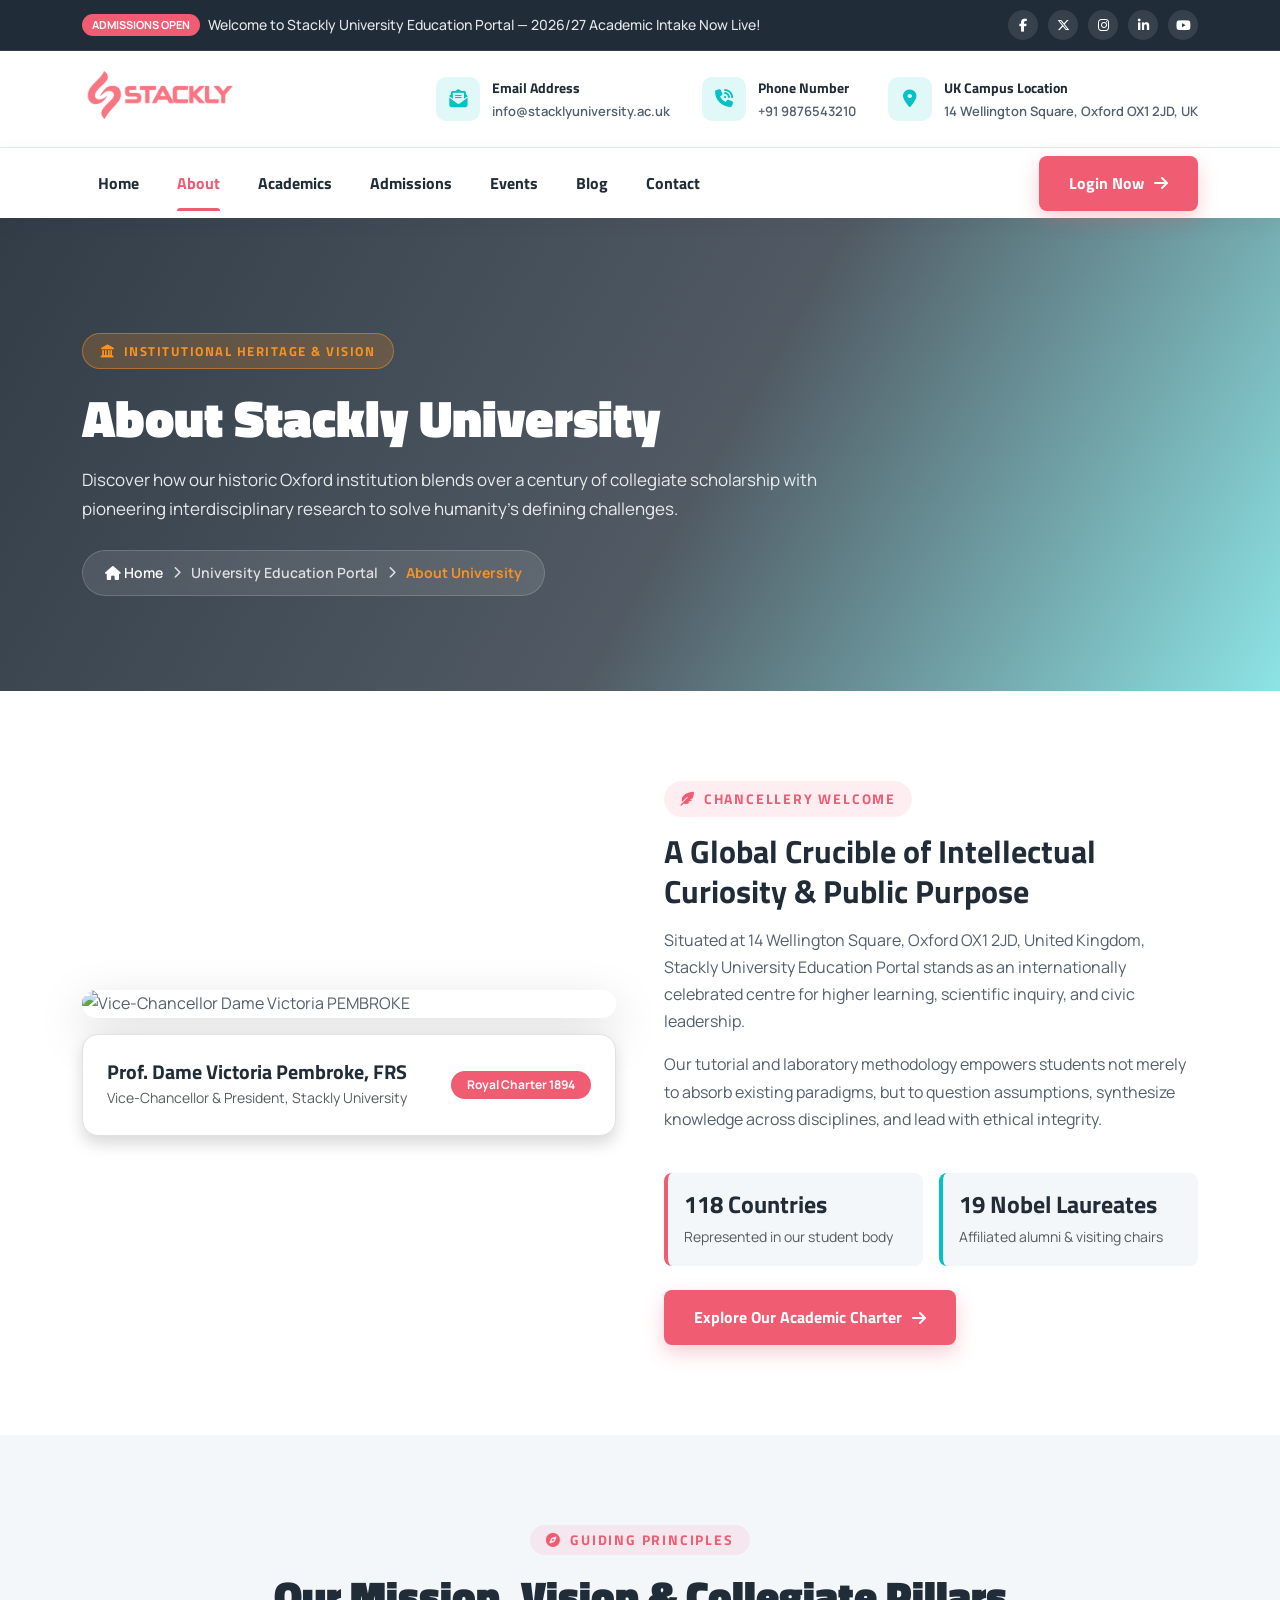
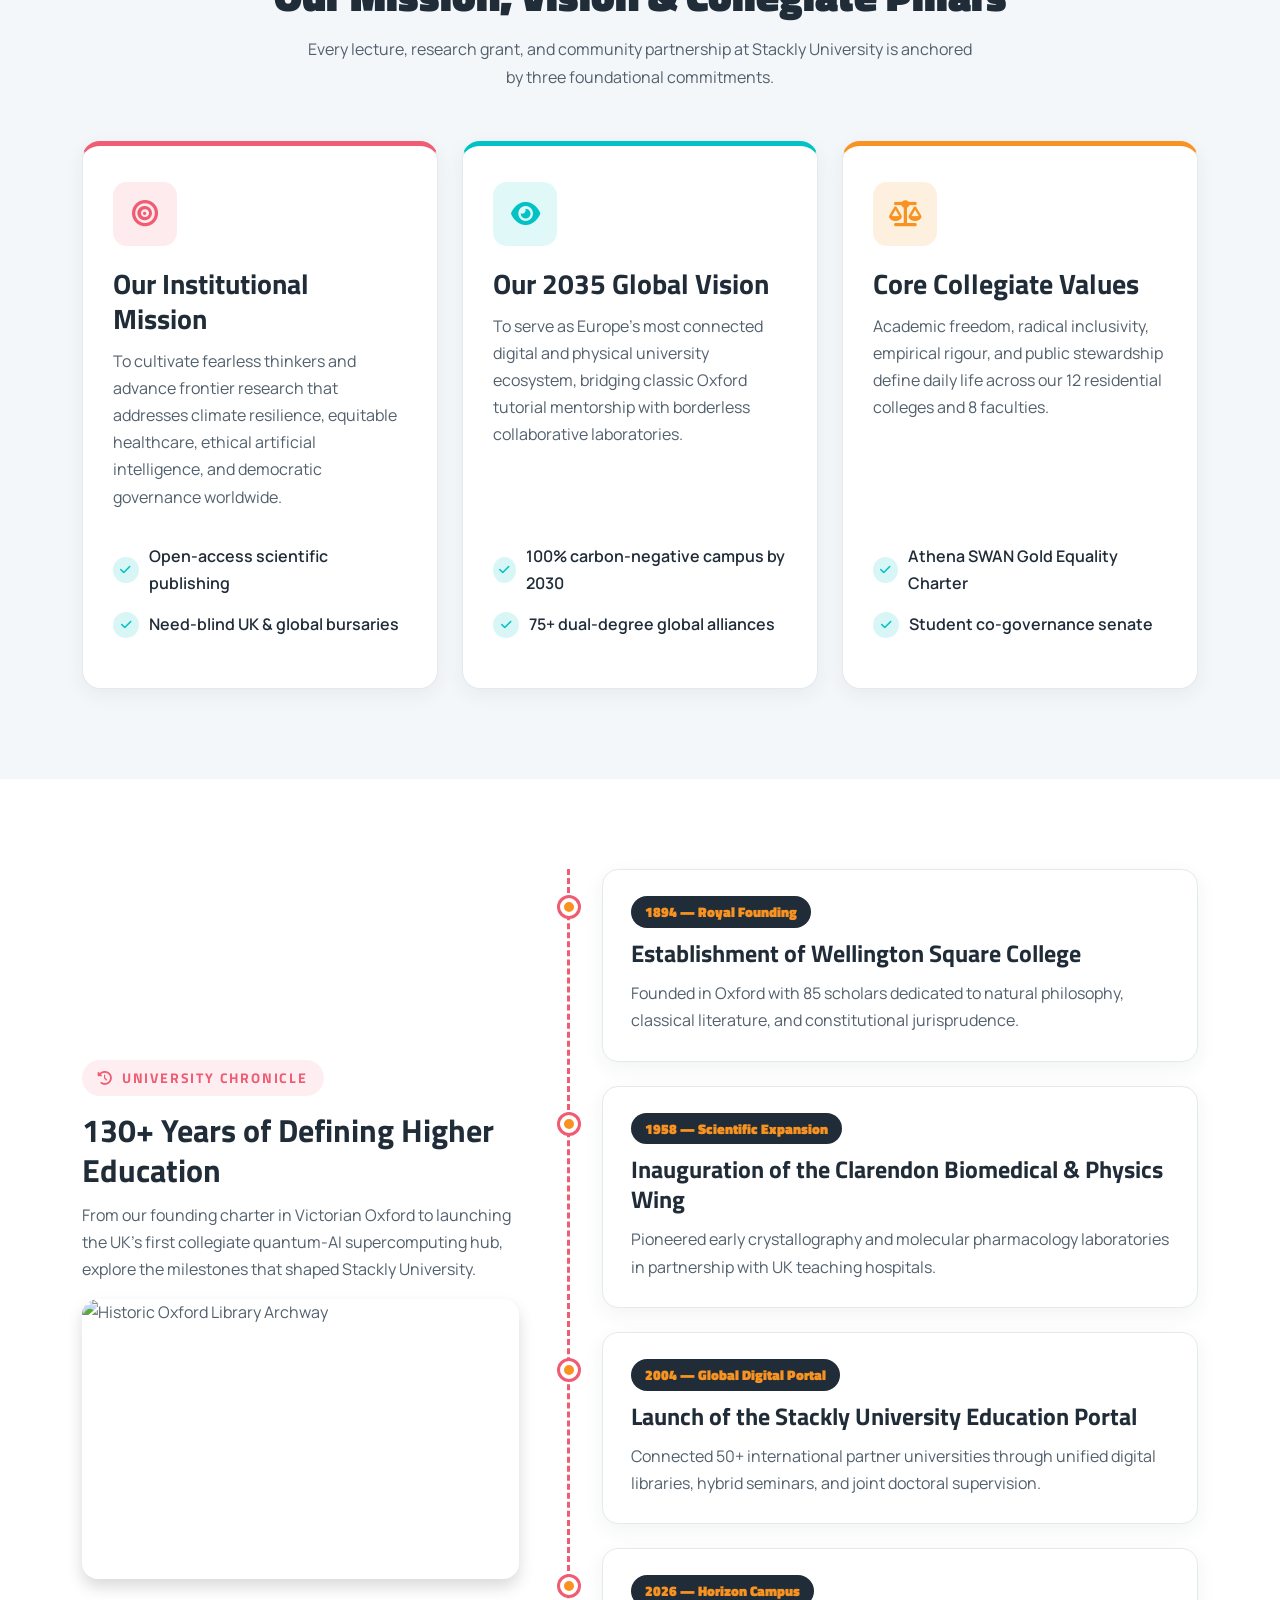
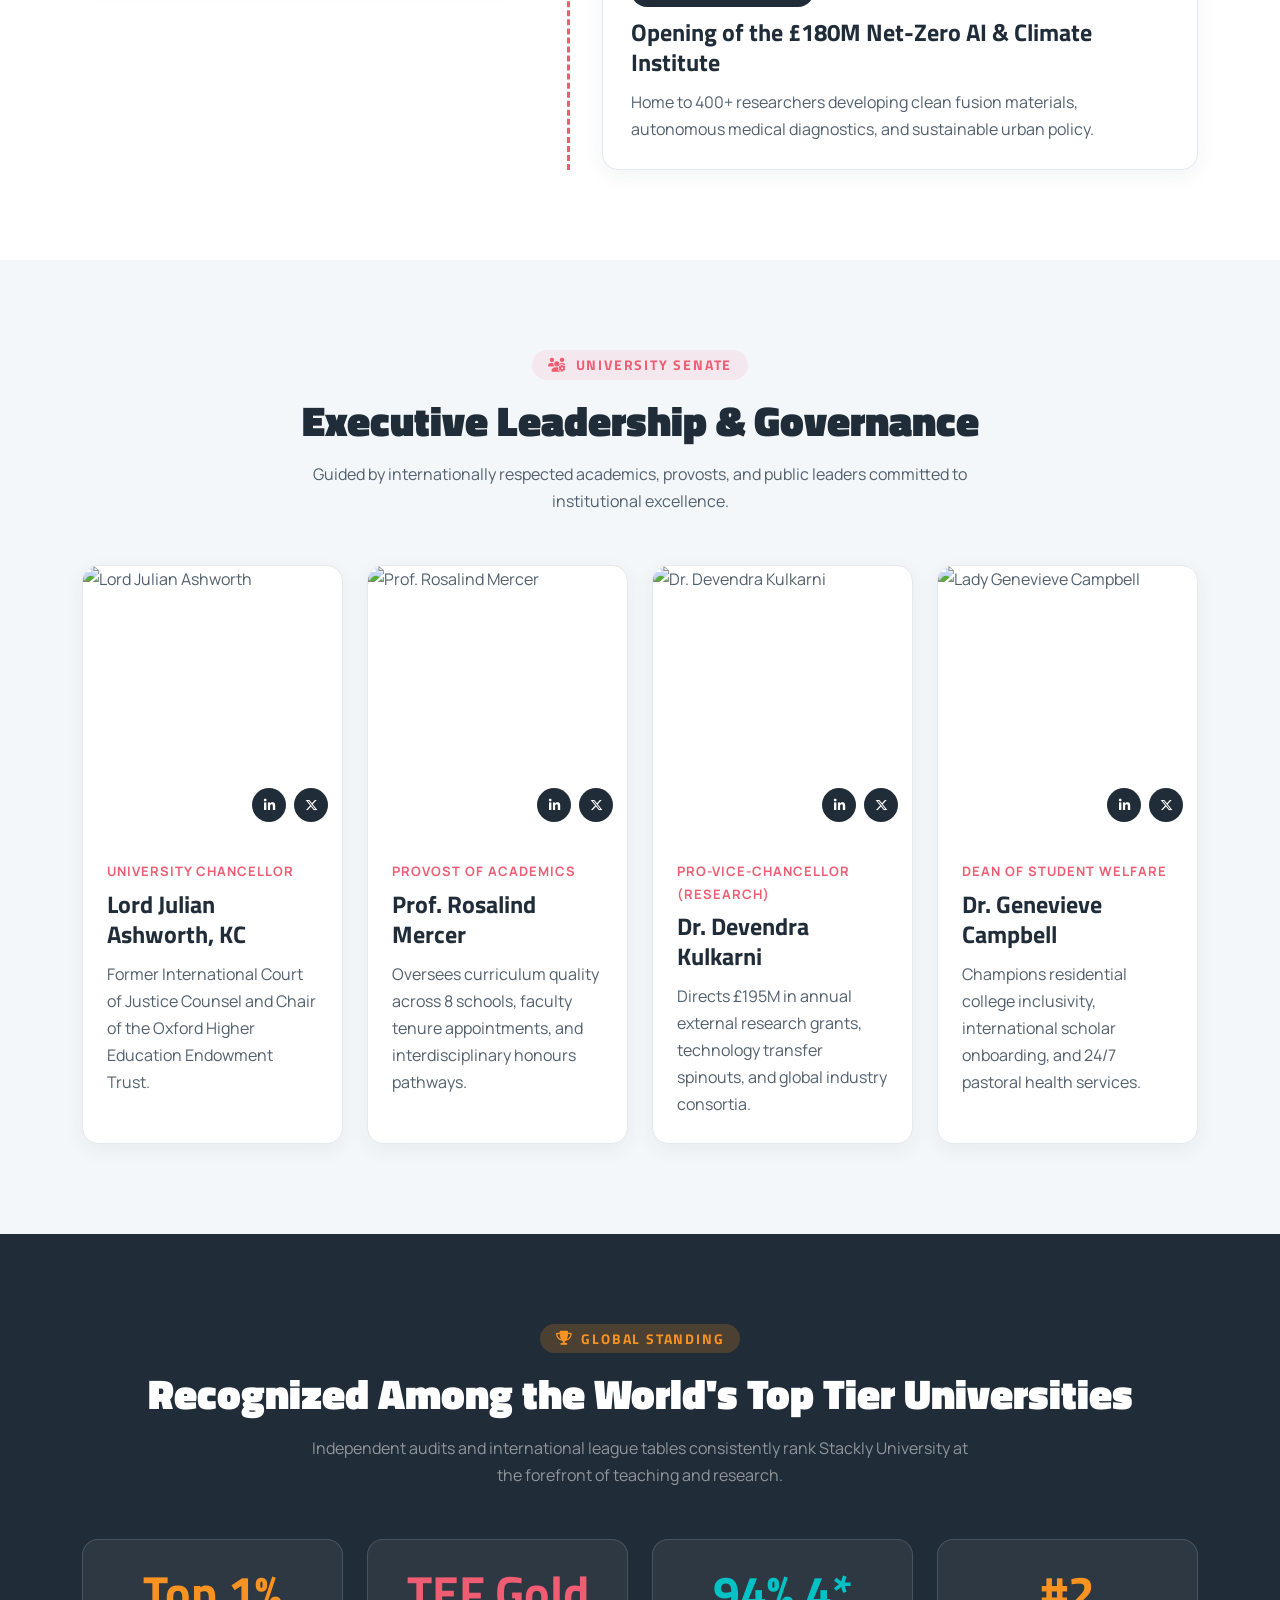
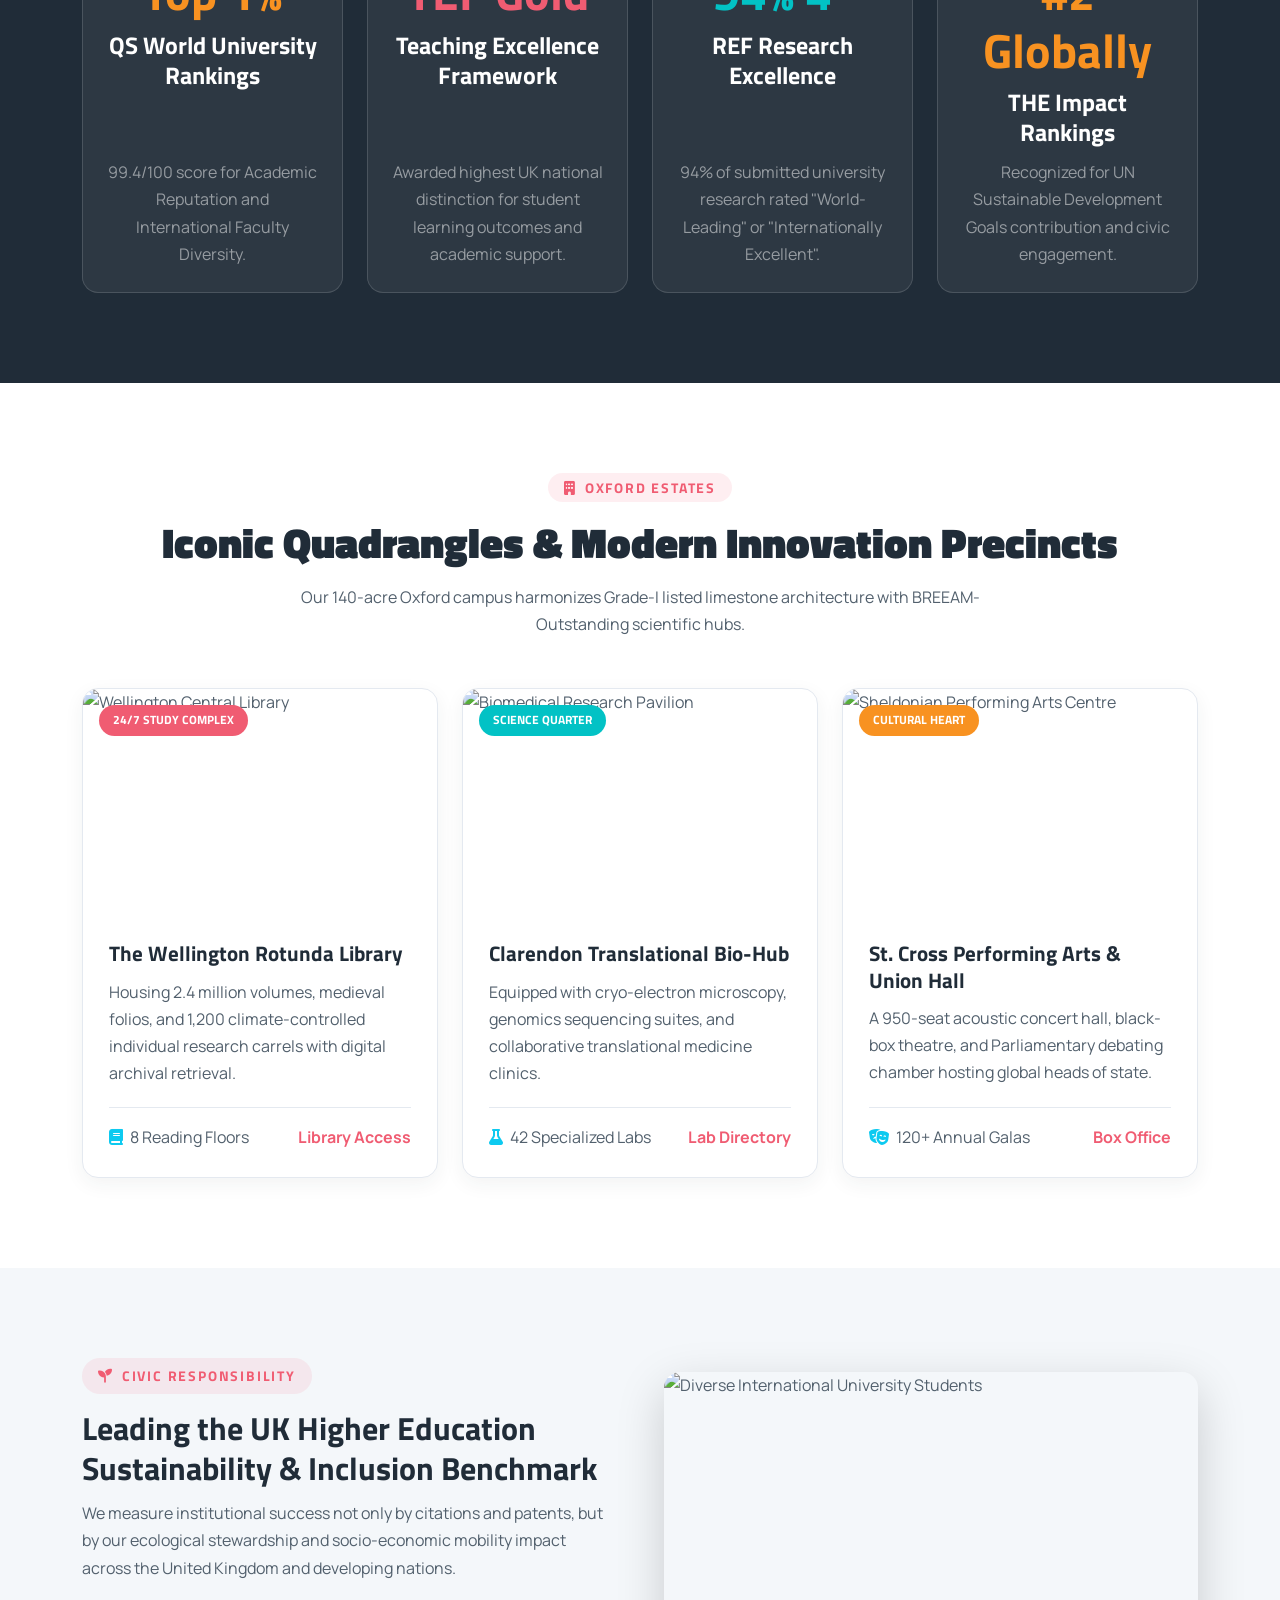
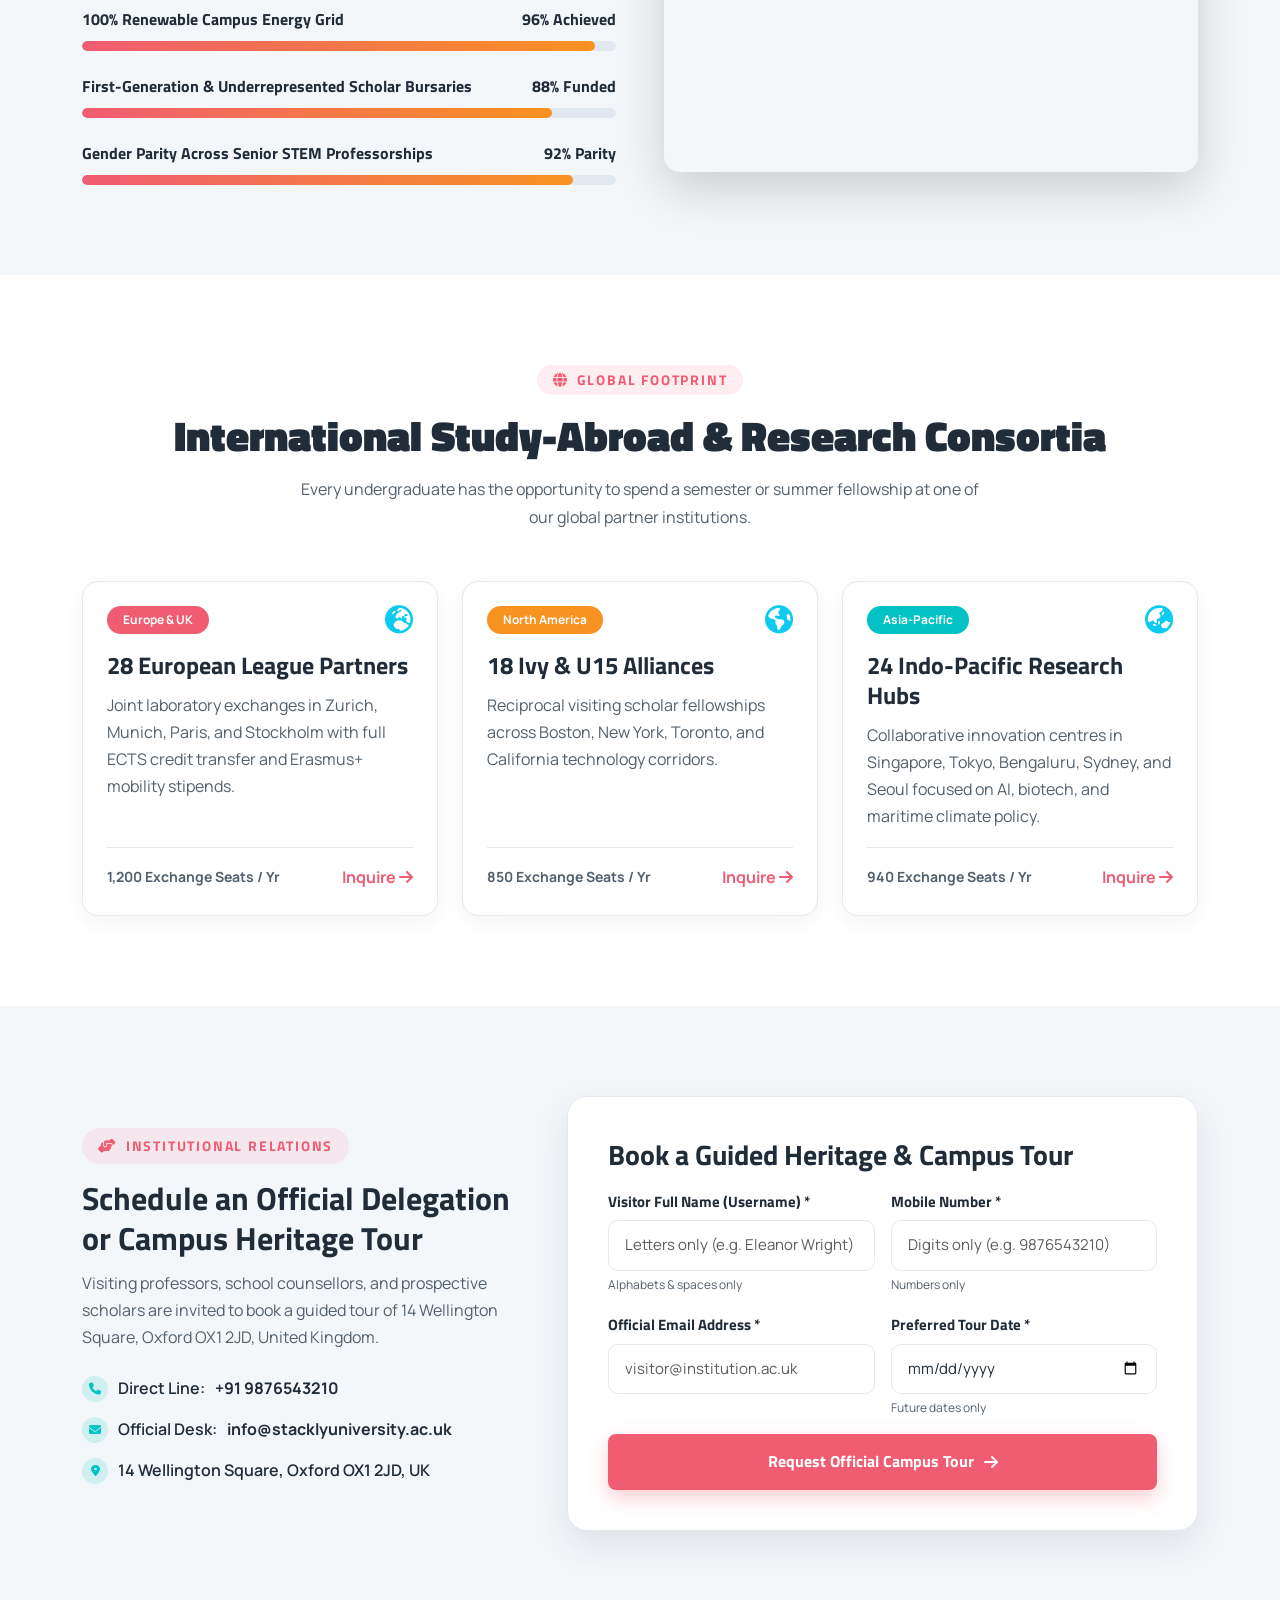
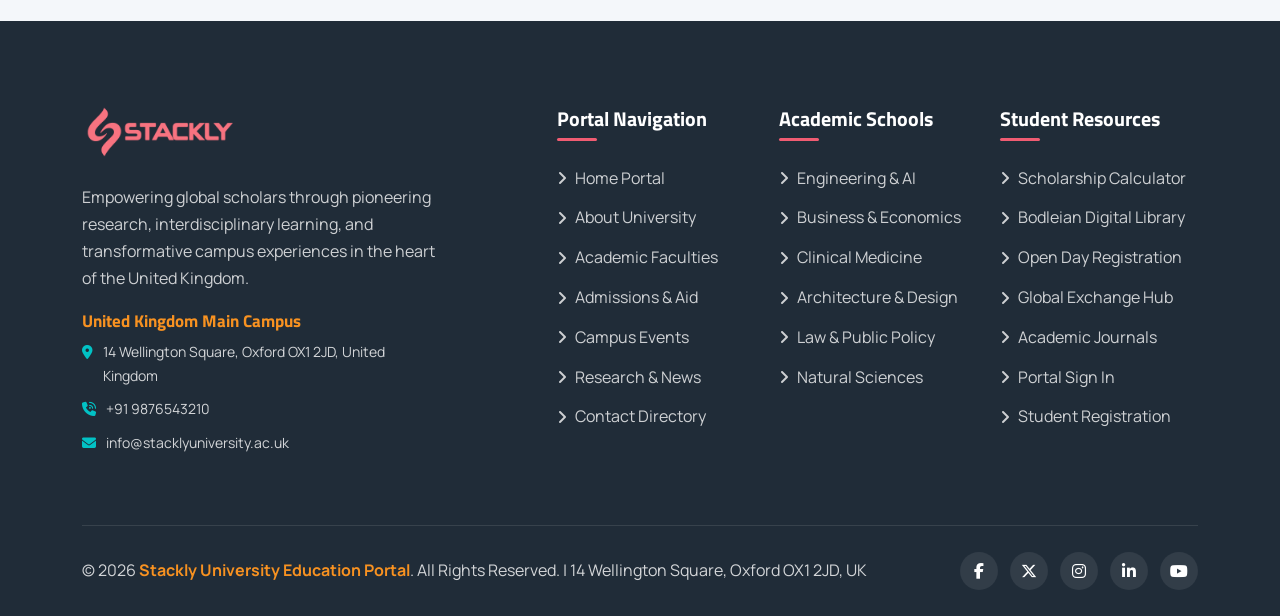
==== pages/about.html @ 02e861b3 "first commit" ====
<!doctype html>
<html lang="en">
  <head>
    <meta charset="UTF-8" />
    <meta name="viewport" content="width=device-width, initial-scale=1.0" />
    <meta
      name="description"
      content="About Stackly University Education Portal - 130+ years of Oxford academic heritage, leadership, global impact, and sustainability."
    />
    <title>About Us | Stackly University Education Portal</title>
    <!-- Favicon -->
    <link
      rel="icon"
      type="image/webp"
      href="../assets/images/logoStackly.webp"
    />
    <!-- Bootstrap 5.3 CSS -->
    <link
      href="https://cdn.jsdelivr.net/npm/bootstrap@5.3.3/dist/css/bootstrap.min.css"
      rel="stylesheet"
    />
    <!-- Font Awesome 6.6 Latest Icons -->
    <link
      href="https://cdnjs.cloudflare.com/ajax/libs/font-awesome/6.6.0/css/all.min.css"
      rel="stylesheet"
    />
    <!-- Main & Page Stylesheets -->
    <link rel="stylesheet" href="../assets/css/styles.css" />
    <link rel="stylesheet" href="../assets/css/about.css" />
  </head>
  <body class="boxed_wrapper">
    <!-- Common Header Component -->
    <div id="header-component"></div>

    <!-- SECTION 1: Unified Inner Page Banner with Breadcrumbs & Description -->
    <section
      class="page_banner_section"
      style="
        background-image: url(&quot;https://images.unsplash.com/photo-1592280771190-3e2e4d571952?auto=format&fit=crop&w=1600&q=80&quot;);
      "
    >
      <div class="container">
        <div class="page_banner_content">
          <span class="page_banner_badge"
            ><i class="fa-solid fa-landmark"></i> Institutional Heritage &amp;
            Vision</span
          >
          <h1>About Stackly University</h1>
          <p>
            Discover how our historic Oxford institution blends over a century
            of collegiate scholarship with pioneering interdisciplinary research
            to solve humanity's defining challenges.
          </p>
          <nav aria-label="breadcrumb">
            <ol class="theme_breadcrumb">
              <li>
                <a href="../index.html"
                  ><i class="fa-solid fa-house"></i> Home</a
                >
                <i class="fa-solid fa-chevron-right small"></i>
              </li>
              <li>
                <span>University Education Portal</span>
                <i class="fa-solid fa-chevron-right small"></i>
              </li>
              <li class="active" aria-current="page">About University</li>
            </ol>
          </nav>
        </div>
      </div>
    </section>

    <!-- SECTION 2: Vice-Chancellor's Welcome & Institutional Story -->
    <section class="sec_padding_110">
      <div class="container">
        <div class="row align-items-center g-5">
          <div class="col-lg-6">
            <div class="position-relative">
              <img
                src="https://images.unsplash.com/photo-1544717305-2782549b5136?auto=format&fit=crop&w=900&q=80"
                alt="Vice-Chancellor Dame Victoria PEMBROKE"
                class="rounded-4 shadow-lg w-100"
                style="max-height: 480px; object-fit: cover"
              />
              <div
                class="p-4 rounded-4 shadow bg-white border position-relative mt-3"
              >
                <div
                  class="d-flex align-items-center justify-content-between flex-wrap gap-2"
                >
                  <div>
                    <h5 class="mb-0">Prof. Dame Victoria Pembroke, FRS</h5>
                    <small class="text-muted"
                      >Vice-Chancellor &amp; President, Stackly
                      University</small
                    >
                  </div>
                  <span
                    class="badge rounded-pill px-3 py-2"
                    style="background: var(--primary-color)"
                    >Royal Charter 1894</span
                  >
                </div>
              </div>
            </div>
          </div>
          <div class="col-lg-6">
            <span class="theme_subtitle"
              ><i class="fa-solid fa-feather-pointed"></i> Chancellery
              Welcome</span
            >
            <h2 class="mb-3">
              A Global Crucible of Intellectual Curiosity &amp; Public Purpose
            </h2>
            <p>
              Situated at 14 Wellington Square, Oxford OX1 2JD, United Kingdom,
              Stackly University Education Portal stands as an internationally
              celebrated centre for higher learning, scientific inquiry, and
              civic leadership.
            </p>
            <p>
              Our tutorial and laboratory methodology empowers students not
              merely to absorb existing paradigms, but to question assumptions,
              synthesize knowledge across disciplines, and lead with ethical
              integrity.
            </p>
            <div class="row g-3 my-4">
              <div class="col-sm-6">
                <div
                  class="p-3 rounded-3 bg_light_portal border-start border-4"
                  style="border-color: var(--primary-color) !important"
                >
                  <h4 class="mb-1">118 Countries</h4>
                  <span class="small text-muted"
                    >Represented in our student body</span
                  >
                </div>
              </div>
              <div class="col-sm-6">
                <div
                  class="p-3 rounded-3 bg_light_portal border-start border-4"
                  style="border-color: var(--theme-color-one) !important"
                >
                  <h4 class="mb-1">19 Nobel Laureates</h4>
                  <span class="small text-muted"
                    >Affiliated alumni &amp; visiting chairs</span
                  >
                </div>
              </div>
            </div>
            <a href="academics.html" class="button-style-one"
              >Explore Our Academic Charter
              <i class="fa-solid fa-arrow-right"></i
            ></a>
          </div>
        </div>
      </div>
    </section>

    <!-- SECTION 3: Mission, Vision & Core Values -->
    <section class="sec_padding_110 bg_light_portal">
      <div class="container">
        <div class="section_title_one centred mb_50">
          <h5><i class="fa-solid fa-compass"></i> Guiding Principles</h5>
          <h2>Our Mission, Vision &amp; Collegiate Pillars</h2>
          <p>
            Every lecture, research grant, and community partnership at Stackly
            University is anchored by three foundational commitments.
          </p>
        </div>
        <div class="row g-4">
          <div class="col-lg-4 col-md-6">
            <div class="mvv_card accent_coral">
              <div class="mvv_icon"><i class="fa-solid fa-bullseye"></i></div>
              <h3>Our Institutional Mission</h3>
              <p>
                To cultivate fearless thinkers and advance frontier research
                that addresses climate resilience, equitable healthcare, ethical
                artificial intelligence, and democratic governance worldwide.
              </p>
              <ul class="feature_list mt-auto pt-3">
                <li>
                  <i class="fa-solid fa-check"></i> Open-access scientific
                  publishing
                </li>
                <li>
                  <i class="fa-solid fa-check"></i> Need-blind UK &amp; global
                  bursaries
                </li>
              </ul>
            </div>
          </div>
          <div class="col-lg-4 col-md-6">
            <div class="mvv_card">
              <div class="mvv_icon"><i class="fa-solid fa-eye"></i></div>
              <h3>Our 2035 Global Vision</h3>
              <p>
                To serve as Europe's most connected digital and physical
                university ecosystem, bridging classic Oxford tutorial
                mentorship with borderless collaborative laboratories.
              </p>
              <ul class="feature_list mt-auto pt-3">
                <li>
                  <i class="fa-solid fa-check"></i> 100% carbon-negative campus
                  by 2030
                </li>
                <li>
                  <i class="fa-solid fa-check"></i> 75+ dual-degree global
                  alliances
                </li>
              </ul>
            </div>
          </div>
          <div class="col-lg-4 col-md-12">
            <div class="mvv_card accent_amber">
              <div class="mvv_icon">
                <i class="fa-solid fa-scale-balanced"></i>
              </div>
              <h3>Core Collegiate Values</h3>
              <p>
                Academic freedom, radical inclusivity, empirical rigour, and
                public stewardship define daily life across our 12 residential
                colleges and 8 faculties.
              </p>
              <ul class="feature_list mt-auto pt-3">
                <li>
                  <i class="fa-solid fa-check"></i> Athena SWAN Gold Equality
                  Charter
                </li>
                <li>
                  <i class="fa-solid fa-check"></i> Student co-governance senate
                </li>
              </ul>
            </div>
          </div>
        </div>
      </div>
    </section>

    <!-- SECTION 4: Historical Milestones Timeline -->
    <section class="sec_padding_110">
      <div class="container">
        <div class="row g-5 align-items-center">
          <div class="col-lg-5">
            <span class="theme_subtitle"
              ><i class="fa-solid fa-clock-rotate-left"></i> University
              Chronicle</span
            >
            <h2>130+ Years of Defining Higher Education</h2>
            <p>
              From our founding charter in Victorian Oxford to launching the
              UK's first collegiate quantum-AI supercomputing hub, explore the
              milestones that shaped Stackly University.
            </p>
            <img
              src="https://images.unsplash.com/photo-1568792923760-d70635a89fdc?auto=format&fit=crop&w=800&q=80"
              alt="Historic Oxford Library Archway"
              class="rounded-4 shadow mt-3 w-100"
              style="height: 280px; object-fit: cover"
            />
          </div>
          <div class="col-lg-7">
            <div class="heritage_timeline">
              <div class="timeline_node">
                <span class="timeline_year">1894 — Royal Founding</span>
                <h4>Establishment of Wellington Square College</h4>
                <p class="mb-0">
                  Founded in Oxford with 85 scholars dedicated to natural
                  philosophy, classical literature, and constitutional
                  jurisprudence.
                </p>
              </div>
              <div class="timeline_node">
                <span class="timeline_year">1958 — Scientific Expansion</span>
                <h4>
                  Inauguration of the Clarendon Biomedical &amp; Physics Wing
                </h4>
                <p class="mb-0">
                  Pioneered early crystallography and molecular pharmacology
                  laboratories in partnership with UK teaching hospitals.
                </p>
              </div>
              <div class="timeline_node">
                <span class="timeline_year">2004 — Global Digital Portal</span>
                <h4>Launch of the Stackly University Education Portal</h4>
                <p class="mb-0">
                  Connected 50+ international partner universities through
                  unified digital libraries, hybrid seminars, and joint doctoral
                  supervision.
                </p>
              </div>
              <div class="timeline_node mb-0">
                <span class="timeline_year">2026 — Horizon Campus</span>
                <h4>
                  Opening of the £180M Net-Zero AI &amp; Climate Institute
                </h4>
                <p class="mb-0">
                  Home to 400+ researchers developing clean fusion materials,
                  autonomous medical diagnostics, and sustainable urban policy.
                </p>
              </div>
            </div>
          </div>
        </div>
      </div>
    </section>

    <!-- SECTION 5: University Executive Governance & Board of Deans -->
    <section class="sec_padding_110 bg_light_portal">
      <div class="container">
        <div class="section_title_one centred mb_50">
          <h5><i class="fa-solid fa-users-gear"></i> University Senate</h5>
          <h2>Executive Leadership &amp; Governance</h2>
          <p>
            Guided by internationally respected academics, provosts, and public
            leaders committed to institutional excellence.
          </p>
        </div>
        <div class="row g-4">
          <div class="col-xl-3 col-lg-6 col-md-6">
            <div class="leader_card">
              <div class="leader_photo">
                <img
                  src="https://images.unsplash.com/photo-1519085360753-af0119f7cbe7?auto=format&fit=crop&w=700&q=80"
                  alt="Lord Julian Ashworth"
                />
                <div class="leader_social_bar">
                  <a
                    href="https://linkedin.com"
                    target="_blank"
                    rel="noopener noreferrer"
                    aria-label="LinkedIn"
                    ><i class="fa-brands fa-linkedin-in"></i
                  ></a>
                  <a
                    href="https://x.com"
                    target="_blank"
                    rel="noopener noreferrer"
                    aria-label="X Twitter"
                    ><i class="fa-brands fa-x-twitter"></i
                  ></a>
                </div>
              </div>
              <div class="leader_info">
                <span class="leader_role">University Chancellor</span>
                <h4>Lord Julian Ashworth, KC</h4>
                <p class="mb-0">
                  Former International Court of Justice Counsel and Chair of the
                  Oxford Higher Education Endowment Trust.
                </p>
              </div>
            </div>
          </div>
          <div class="col-xl-3 col-lg-6 col-md-6">
            <div class="leader_card">
              <div class="leader_photo">
                <img
                  src="https://images.unsplash.com/photo-1580489944761-15a19d654956?auto=format&fit=crop&w=700&q=80"
                  alt="Prof. Rosalind Mercer"
                />
                <div class="leader_social_bar">
                  <a
                    href="https://linkedin.com"
                    target="_blank"
                    rel="noopener noreferrer"
                    aria-label="LinkedIn"
                    ><i class="fa-brands fa-linkedin-in"></i
                  ></a>
                  <a
                    href="https://x.com"
                    target="_blank"
                    rel="noopener noreferrer"
                    aria-label="X Twitter"
                    ><i class="fa-brands fa-x-twitter"></i
                  ></a>
                </div>
              </div>
              <div class="leader_info">
                <span class="leader_role">Provost of Academics</span>
                <h4>Prof. Rosalind Mercer</h4>
                <p class="mb-0">
                  Oversees curriculum quality across 8 schools, faculty tenure
                  appointments, and interdisciplinary honours pathways.
                </p>
              </div>
            </div>
          </div>
          <div class="col-xl-3 col-lg-6 col-md-6">
            <div class="leader_card">
              <div class="leader_photo">
                <img
                  src="https://images.unsplash.com/photo-1500648767791-00dcc994a43e?auto=format&fit=crop&w=700&q=80"
                  alt="Dr. Devendra Kulkarni"
                />
                <div class="leader_social_bar">
                  <a
                    href="https://linkedin.com"
                    target="_blank"
                    rel="noopener noreferrer"
                    aria-label="LinkedIn"
                    ><i class="fa-brands fa-linkedin-in"></i
                  ></a>
                  <a
                    href="https://x.com"
                    target="_blank"
                    rel="noopener noreferrer"
                    aria-label="X Twitter"
                    ><i class="fa-brands fa-x-twitter"></i
                  ></a>
                </div>
              </div>
              <div class="leader_info">
                <span class="leader_role">Pro-Vice-Chancellor (Research)</span>
                <h4>Dr. Devendra Kulkarni</h4>
                <p class="mb-0">
                  Directs £195M in annual external research grants, technology
                  transfer spinouts, and global industry consortia.
                </p>
              </div>
            </div>
          </div>
          <div class="col-xl-3 col-lg-6 col-md-6">
            <div class="leader_card">
              <div class="leader_photo">
                <img
                  src="https://images.unsplash.com/photo-1567532939604-b6b5b0db2604?auto=format&fit=crop&w=700&q=80"
                  alt="Lady Genevieve Campbell"
                />
                <div class="leader_social_bar">
                  <a
                    href="https://linkedin.com"
                    target="_blank"
                    rel="noopener noreferrer"
                    aria-label="LinkedIn"
                    ><i class="fa-brands fa-linkedin-in"></i
                  ></a>
                  <a
                    href="https://x.com"
                    target="_blank"
                    rel="noopener noreferrer"
                    aria-label="X Twitter"
                    ><i class="fa-brands fa-x-twitter"></i
                  ></a>
                </div>
              </div>
              <div class="leader_info">
                <span class="leader_role">Dean of Student Welfare</span>
                <h4>Dr. Genevieve Campbell</h4>
                <p class="mb-0">
                  Champions residential college inclusivity, international
                  scholar onboarding, and 24/7 pastoral health services.
                </p>
              </div>
            </div>
          </div>
        </div>
      </div>
    </section>

    <!-- SECTION 6: Global Rankings & Institutional Accreditations -->
    <section class="sec_padding_110 bg_dark_portal">
      <div class="container">
        <div class="section_title_one centred mb_50">
          <h5
            style="
              background: rgba(248, 146, 33, 0.2);
              color: var(--secondary-color);
            "
          >
            <i class="fa-solid fa-trophy"></i> Global Standing
          </h5>
          <h2 class="text-white">
            Recognized Among the World's Top Tier Universities
          </h2>
          <p class="text-white-50">
            Independent audits and international league tables consistently rank
            Stackly University at the forefront of teaching and research.
          </p>
        </div>
        <div class="row g-4">
          <div class="col-lg-3 col-md-6">
            <div
              class="p-4 rounded-4 h-100 d-flex flex-column text-center"
              style="
                background: rgba(255, 255, 255, 0.06);
                border: 1px solid rgba(255, 255, 255, 0.14);
              "
            >
              <div
                class="display-5 fw-bold mb-2"
                style="
                  color: var(--secondary-color);
                  font-family: var(--titillium);
                "
              >
                Top 1%
              </div>
              <h4 class="text-white">QS World University Rankings</h4>
              <p class="text-white-50 mb-0 mt-auto">
                99.4/100 score for Academic Reputation and International Faculty
                Diversity.
              </p>
            </div>
          </div>
          <div class="col-lg-3 col-md-6">
            <div
              class="p-4 rounded-4 h-100 d-flex flex-column text-center"
              style="
                background: rgba(255, 255, 255, 0.06);
                border: 1px solid rgba(255, 255, 255, 0.14);
              "
            >
              <div
                class="display-5 fw-bold mb-2"
                style="
                  color: var(--primary-color);
                  font-family: var(--titillium);
                "
              >
                TEF Gold
              </div>
              <h4 class="text-white">Teaching Excellence Framework</h4>
              <p class="text-white-50 mb-0 mt-auto">
                Awarded highest UK national distinction for student learning
                outcomes and academic support.
              </p>
            </div>
          </div>
          <div class="col-lg-3 col-md-6">
            <div
              class="p-4 rounded-4 h-100 d-flex flex-column text-center"
              style="
                background: rgba(255, 255, 255, 0.06);
                border: 1px solid rgba(255, 255, 255, 0.14);
              "
            >
              <div
                class="display-5 fw-bold mb-2"
                style="
                  color: var(--theme-color-one);
                  font-family: var(--titillium);
                "
              >
                94% 4*
              </div>
              <h4 class="text-white">REF Research Excellence</h4>
              <p class="text-white-50 mb-0 mt-auto">
                94% of submitted university research rated "World-Leading" or
                "Internationally Excellent".
              </p>
            </div>
          </div>
          <div class="col-lg-3 col-md-6">
            <div
              class="p-4 rounded-4 h-100 d-flex flex-column text-center"
              style="
                background: rgba(255, 255, 255, 0.06);
                border: 1px solid rgba(255, 255, 255, 0.14);
              "
            >
              <div
                class="display-5 fw-bold mb-2"
                style="
                  color: var(--secondary-color);
                  font-family: var(--titillium);
                "
              >
                #2 Globally
              </div>
              <h4 class="text-white">THE Impact Rankings</h4>
              <p class="text-white-50 mb-0 mt-auto">
                Recognized for UN Sustainable Development Goals contribution and
                civic engagement.
              </p>
            </div>
          </div>
        </div>
      </div>
    </section>

    <!-- SECTION 7: Campus Architecture & Estates Tour -->
    <section class="sec_padding_110">
      <div class="container">
        <div class="section_title_one centred mb_50">
          <h5><i class="fa-solid fa-building"></i> Oxford Estates</h5>
          <h2>Iconic Quadrangles &amp; Modern Innovation Precincts</h2>
          <p>
            Our 140-acre Oxford campus harmonizes Grade-I listed limestone
            architecture with BREEAM-Outstanding scientific hubs.
          </p>
        </div>
        <div class="row g-4">
          <div class="col-lg-4 col-md-6">
            <div class="portal_card">
              <div class="portal_card_img">
                <img
                  src="https://images.unsplash.com/photo-1580537659466-0a9bfa916a54?auto=format&fit=crop&w=800&q=80"
                  alt="Wellington Central Library"
                />
                <span class="portal_card_badge">24/7 Study Complex</span>
              </div>
              <div class="portal_card_body">
                <h3>The Wellington Rotunda Library</h3>
                <p>
                  Housing 2.4 million volumes, medieval folios, and 1,200
                  climate-controlled individual research carrels with digital
                  archival retrieval.
                </p>
                <div class="portal_card_footer">
                  <span
                    ><i class="fa-solid fa-book text-info me-1"></i> 8 Reading
                    Floors</span
                  >
                  <a
                    href="academics.html"
                    class="fw-bold"
                    style="color: var(--primary-color)"
                    >Library Access</a
                  >
                </div>
              </div>
            </div>
          </div>
          <div class="col-lg-4 col-md-6">
            <div class="portal_card">
              <div class="portal_card_img">
                <img
                  src="https://images.unsplash.com/photo-1576091160550-2173dba999ef?auto=format&fit=crop&w=800&q=80"
                  alt="Biomedical Research Pavilion"
                />
                <span
                  class="portal_card_badge"
                  style="background: var(--theme-color-one)"
                  >Science Quarter</span
                >
              </div>
              <div class="portal_card_body">
                <h3>Clarendon Translational Bio-Hub</h3>
                <p>
                  Equipped with cryo-electron microscopy, genomics sequencing
                  suites, and collaborative translational medicine clinics.
                </p>
                <div class="portal_card_footer">
                  <span
                    ><i class="fa-solid fa-flask text-info me-1"></i> 42
                    Specialized Labs</span
                  >
                  <a
                    href="academics.html"
                    class="fw-bold"
                    style="color: var(--primary-color)"
                    >Lab Directory</a
                  >
                </div>
              </div>
            </div>
          </div>
          <div class="col-lg-4 col-md-12">
            <div class="portal_card">
              <div class="portal_card_img">
                <img
                  src="https://images.unsplash.com/photo-1513694203232-719a280e022f?auto=format&fit=crop&w=800&q=80"
                  alt="Sheldonian Performing Arts Centre"
                />
                <span
                  class="portal_card_badge"
                  style="background: var(--secondary-color)"
                  >Cultural Heart</span
                >
              </div>
              <div class="portal_card_body">
                <h3>St. Cross Performing Arts &amp; Union Hall</h3>
                <p>
                  A 950-seat acoustic concert hall, black-box theatre, and
                  Parliamentary debating chamber hosting global heads of state.
                </p>
                <div class="portal_card_footer">
                  <span
                    ><i class="fa-solid fa-masks-theater text-info me-1"></i>
                    120+ Annual Galas</span
                  >
                  <a
                    href="events.html"
                    class="fw-bold"
                    style="color: var(--primary-color)"
                    >Box Office</a
                  >
                </div>
              </div>
            </div>
          </div>
        </div>
      </div>
    </section>

    <!-- SECTION 8: Sustainability, Diversity & Social Impact Metrics -->
    <section class="sec_padding_110 bg_light_portal">
      <div class="container">
        <div class="row align-items-center g-5">
          <div class="col-lg-6">
            <span class="theme_subtitle"
              ><i class="fa-solid fa-seedling"></i> Civic Responsibility</span
            >
            <h2>
              Leading the UK Higher Education Sustainability &amp; Inclusion
              Benchmark
            </h2>
            <p>
              We measure institutional success not only by citations and
              patents, but by our ecological stewardship and socio-economic
              mobility impact across the United Kingdom and developing nations.
            </p>
            <div class="mt-4">
              <div class="impact_progress_item">
                <div class="impact_progress_label">
                  <span>100% Renewable Campus Energy Grid</span>
                  <span>96% Achieved</span>
                </div>
                <div class="impact_bar_track">
                  <div class="impact_bar_fill" style="width: 96%"></div>
                </div>
              </div>
              <div class="impact_progress_item">
                <div class="impact_progress_label">
                  <span
                    >First-Generation &amp; Underrepresented Scholar
                    Bursaries</span
                  >
                  <span>88% Funded</span>
                </div>
                <div class="impact_bar_track">
                  <div class="impact_bar_fill" style="width: 88%"></div>
                </div>
              </div>
              <div class="impact_progress_item mb-0">
                <div class="impact_progress_label">
                  <span>Gender Parity Across Senior STEM Professorships</span>
                  <span>92% Parity</span>
                </div>
                <div class="impact_bar_track">
                  <div class="impact_bar_fill" style="width: 92%"></div>
                </div>
              </div>
            </div>
          </div>
          <div class="col-lg-6">
            <img
              src="https://images.unsplash.com/photo-1529156069898-49953e39b3ac?auto=format&fit=crop&w=900&q=80"
              alt="Diverse International University Students"
              class="rounded-4 shadow-lg w-100"
              style="height: 400px; object-fit: cover"
            />
          </div>
        </div>
      </div>
    </section>

    <!-- SECTION 9: Global University Exchange & Industry Alliances -->
    <section class="sec_padding_110">
      <div class="container">
        <div class="section_title_one centred mb_50">
          <h5><i class="fa-solid fa-globe"></i> Global Footprint</h5>
          <h2>International Study-Abroad &amp; Research Consortia</h2>
          <p>
            Every undergraduate has the opportunity to spend a semester or
            summer fellowship at one of our global partner institutions.
          </p>
        </div>
        <div class="row g-4">
          <div class="col-md-4">
            <div class="portal_card p-4">
              <div
                class="d-flex align-items-center justify-content-between mb-3"
              >
                <span
                  class="badge rounded-pill px-3 py-2"
                  style="background: var(--primary-color)"
                  >Europe &amp; UK</span
                >
                <i class="fa-solid fa-earth-europe fs-3 text-info"></i>
              </div>
              <h4>28 European League Partners</h4>
              <p>
                Joint laboratory exchanges in Zurich, Munich, Paris, and
                Stockholm with full ECTS credit transfer and Erasmus+ mobility
                stipends.
              </p>
              <div class="portal_card_footer">
                <span class="small fw-bold">1,200 Exchange Seats / Yr</span>
                <a
                  href="contact.html"
                  class="fw-bold"
                  style="color: var(--primary-color)"
                  >Inquire <i class="fa-solid fa-arrow-right"></i
                ></a>
              </div>
            </div>
          </div>
          <div class="col-md-4">
            <div class="portal_card p-4">
              <div
                class="d-flex align-items-center justify-content-between mb-3"
              >
                <span
                  class="badge rounded-pill px-3 py-2"
                  style="background: var(--secondary-color)"
                  >North America</span
                >
                <i class="fa-solid fa-earth-americas fs-3 text-info"></i>
              </div>
              <h4>18 Ivy &amp; U15 Alliances</h4>
              <p>
                Reciprocal visiting scholar fellowships across Boston, New York,
                Toronto, and California technology corridors.
              </p>
              <div class="portal_card_footer">
                <span class="small fw-bold">850 Exchange Seats / Yr</span>
                <a
                  href="contact.html"
                  class="fw-bold"
                  style="color: var(--primary-color)"
                  >Inquire <i class="fa-solid fa-arrow-right"></i
                ></a>
              </div>
            </div>
          </div>
          <div class="col-md-4">
            <div class="portal_card p-4">
              <div
                class="d-flex align-items-center justify-content-between mb-3"
              >
                <span
                  class="badge rounded-pill px-3 py-2"
                  style="background: var(--theme-color-one)"
                  >Asia-Pacific</span
                >
                <i class="fa-solid fa-earth-asia fs-3 text-info"></i>
              </div>
              <h4>24 Indo-Pacific Research Hubs</h4>
              <p>
                Collaborative innovation centres in Singapore, Tokyo, Bengaluru,
                Sydney, and Seoul focused on AI, biotech, and maritime climate
                policy.
              </p>
              <div class="portal_card_footer">
                <span class="small fw-bold">940 Exchange Seats / Yr</span>
                <a
                  href="contact.html"
                  class="fw-bold"
                  style="color: var(--primary-color)"
                  >Inquire <i class="fa-solid fa-arrow-right"></i
                ></a>
              </div>
            </div>
          </div>
        </div>
      </div>
    </section>

    <!-- SECTION 10: Institutional Annual Report & Delegation Visit Request Form -->
    <section class="sec_padding_110 bg_light_portal">
      <div class="container">
        <div class="row align-items-center g-5">
          <div class="col-lg-5">
            <span class="theme_subtitle"
              ><i class="fa-solid fa-handshake-angle"></i> Institutional
              Relations</span
            >
            <h2>Schedule an Official Delegation or Campus Heritage Tour</h2>
            <p>
              Visiting professors, school counsellors, and prospective scholars
              are invited to book a guided tour of 14 Wellington Square, Oxford
              OX1 2JD, United Kingdom.
            </p>
            <ul class="feature_list mt-4">
              <li>
                <i class="fa-solid fa-phone"></i> Direct Line:
                <a href="tel:+919876543210" class="fw-bold">+91 9876543210</a>
              </li>
              <li>
                <i class="fa-solid fa-envelope"></i> Official Desk:
                <a href="mailto:info@stacklyuniversity.ac.uk" class="fw-bold"
                  >info@stacklyuniversity.ac.uk</a
                >
              </li>
              <li>
                <i class="fa-solid fa-location-dot"></i> 14 Wellington Square,
                Oxford OX1 2JD, UK
              </li>
            </ul>
          </div>
          <div class="col-lg-7">
            <div class="portal_form_box">
              <h3 class="mb-3">Book a Guided Heritage &amp; Campus Tour</h3>
              <form id="aboutTourForm" class="portal-validated-form">
                <div class="row g-3">
                  <div class="col-md-6">
                    <label for="aboutVisitorName" class="form-label"
                      >Visitor Full Name (Username) *</label
                    >
                    <input
                      type="text"
                      id="aboutVisitorName"
                      name="username"
                      class="form-control username-field"
                      data-validation="username"
                      placeholder="Letters only (e.g. Eleanor Wright)"
                      autocomplete="name"
                      required
                    />
                    <small class="field_hint"
                      >Alphabets &amp; spaces only</small
                    >
                  </div>
                  <div class="col-md-6">
                    <label for="aboutVisitorPhone" class="form-label"
                      >Mobile Number *</label
                    >
                    <input
                      type="tel"
                      id="aboutVisitorPhone"
                      name="phone"
                      class="form-control number-field"
                      data-validation="number"
                      placeholder="Digits only (e.g. 9876543210)"
                      maxlength="15"
                      autocomplete="tel"
                      required
                    />
                    <small class="field_hint">Numbers only</small>
                  </div>
                  <div class="col-md-6">
                    <label for="aboutVisitorEmail" class="form-label"
                      >Official Email Address *</label
                    >
                    <input
                      type="email"
                      id="aboutVisitorEmail"
                      name="email"
                      class="form-control"
                      placeholder="visitor@institution.ac.uk"
                      autocomplete="email"
                      required
                    />
                  </div>
                  <div class="col-md-6">
                    <label for="aboutTourDate" class="form-label"
                      >Preferred Tour Date *</label
                    >
                    <input
                      type="date"
                      id="aboutTourDate"
                      name="tour_date"
                      class="form-control"
                      data-validation="future-date"
                      required
                    />
                    <small class="field_hint">Future dates only</small>
                  </div>
                  <div class="col-12 mt-3">
                    <button type="submit" class="button-style-one w-100">
                      Request Official Campus Tour
                      <i class="fa-solid fa-arrow-right"></i>
                    </button>
                  </div>
                </div>
              </form>
            </div>
          </div>
        </div>
      </div>
    </section>

    <!-- Common Footer Component -->
    <div id="footer-component"></div>

    <!-- Bootstrap 5.3 JS Bundle -->
    <script src="https://cdn.jsdelivr.net/npm/bootstrap@5.3.3/dist/js/bootstrap.bundle.min.js"></script>
    <!-- Main Theme Script -->
    <script src="../assets/js/script.js"></script>
  </body>
</html>
---- assets/css/styles.css ----
@import url("https://fonts.googleapis.com/css2?family=Manrope:wght@400;500;600;700;800&family=Titillium+Web:ital,wght@0,400;0,600;0,700;0,900;1,400&display=swap");

:root {
  --primary-color: #f05c72;
  --secondary-color: #f89221;
  --theme-color-one: #02c2c5;
  --theme-color-two: #202c38;
  --titillium: "Titillium Web", sans-serif;
  --manrope: "Manrope", sans-serif;
  --light-bg: #f4f7fa;
  --white: #ffffff;
  --text-color: #52606d;
  --border-color: #e4e9f0;
  --shadow-sm: 0 6px 20px rgba(32, 44, 56, 0.06);
  --shadow-md: 0 14px 35px rgba(32, 44, 56, 0.1);
  --shadow-lg: 0 22px 50px rgba(32, 44, 56, 0.16);
  --transition: all 0.35s cubic-bezier(0.25, 0.8, 0.25, 1);
}

/* ==========================================
   GLOBAL RESET & BASE TYPOGRAPHY
========================================== */
*,
*::before,
*::after {
  box-sizing: border-box;
  margin: 0;
  padding: 0;
}

html {
  scroll-behavior: smooth;
  overflow-x: hidden;
}

body {
  font-family: var(--manrope);
  font-size: 16px;
  line-height: 1.7;
  color: var(--text-color);
  background-color: var(--white);
  overflow-x: hidden;
}

.boxed_wrapper {
  position: relative;
  width: 100%;
  min-height: 100vh;
  overflow-x: hidden;
}

h1,
h2,
h3,
h4,
h5,
h6 {
  font-family: var(--titillium);
  color: var(--theme-color-two);
  font-weight: 700;
  line-height: 1.25;
  margin-bottom: 0.75rem;
}

a {
  color: inherit;
  text-decoration: none;
  transition: var(--transition);
}

a:hover {
  color: var(--primary-color);
}

ul,
ol {
  list-style: none;
  padding: 0;
  margin: 0;
}

img {
  max-width: 100%;
  height: auto;
  display: block;
}

figure {
  margin: 0;
}

/* ==========================================
   SPACING & LAYOUT UTILITIES
========================================== */
.sec_padding_140 {
  padding: 100px 0;
}
.sec_padding_150 {
  padding: 110px 0;
}
.sec_padding_120 {
  padding: 95px 0;
}
.sec_padding_110 {
  padding: 90px 0;
}
.sec_padding_100 {
  padding: 85px 0;
}
.mb_20 {
  margin-bottom: 20px;
}
.mb_30 {
  margin-bottom: 30px;
}
.mb_40 {
  margin-bottom: 40px;
}
.mb_50 {
  margin-bottom: 50px;
}
.mb_60 {
  margin-bottom: 60px;
}
.centred {
  text-align: center;
}

.bg_light_portal {
  background-color: var(--light-bg);
}

.bg_dark_portal {
  background-color: var(--theme-color-two);
  color: var(--white);
}

/* ==========================================
   SECTION TITLES & BADGES
========================================== */
.section_title_one,
.section_title_two {
  position: relative;
}

.section_title_one h5,
.section_title_two h5,
.about_right_content h5,
.theme_subtitle {
  display: inline-flex;
  align-items: center;
  gap: 8px;
  font-family: var(--titillium);
  font-size: 14px;
  font-weight: 700;
  text-transform: uppercase;
  letter-spacing: 1.8px;
  color: var(--primary-color);
  background: rgba(240, 92, 114, 0.1);
  padding: 6px 16px;
  border-radius: 50px;
  margin-bottom: 14px;
}

.section_title_one h2,
.section_title_two h2,
.about_right_content h2 {
  font-size: clamp(28px, 3.5vw, 42px);
  font-weight: 800;
  color: var(--theme-color-two);
  margin-bottom: 15px;
}

.section_title_one p,
.section_title_two p {
  max-width: 680px;
  margin-left: auto;
  margin-right: auto;
  color: var(--text-color);
}

/* ==========================================
   THEME BUTTONS
========================================== */
.button-style-one,
.button-style-two,
.button-style-three {
  display: inline-flex;
  align-items: center;
  justify-content: center;
  gap: 10px;
  font-family: var(--titillium);
  font-size: 16px;
  font-weight: 700;
  padding: 14px 30px;
  border-radius: 8px;
  border: none;
  cursor: pointer;
  position: relative;
  overflow: hidden;
  z-index: 1;
  transition: var(--transition);
  text-decoration: none;
}

.button-style-one {
  background: var(--primary-color);
  color: var(--white) !important;
  box-shadow: 0 8px 20px rgba(240, 92, 114, 0.3);
}

.button-style-one::before {
  content: "";
  position: absolute;
  inset: 0;
  background: var(--theme-color-two);
  transform: scaleX(0);
  transform-origin: right;
  transition: transform 0.35s ease;
  z-index: -1;
}

.button-style-one:hover::before {
  transform: scaleX(1);
  transform-origin: left;
}

.button-style-one:hover {
  transform: translateY(-2px);
  box-shadow: 0 12px 24px rgba(32, 44, 56, 0.25);
}

.button-style-two {
  background: var(--secondary-color);
  color: var(--white) !important;
  box-shadow: 0 8px 20px rgba(248, 146, 33, 0.3);
}

.button-style-two:hover {
  background: var(--theme-color-two);
  color: var(--white) !important;
  transform: translateY(-2px);
}

.button-style-three {
  background: var(--theme-color-one);
  color: var(--white) !important;
  box-shadow: 0 8px 20px rgba(2, 194, 197, 0.3);
}

.button-style-three:hover {
  background: var(--primary-color);
  color: var(--white) !important;
  transform: translateY(-2px);
}

/* ==========================================
   HEADER STYLES (DESKTOP + FIXED + MOBILE)
========================================== */
.main_header {
  position: relative;
  width: 100%;
  z-index: 999;
  background: var(--white);
  transition: var(--transition);
}

/* Header Top */
.header_top_style_one {
  background: var(--theme-color-two);
  color: rgba(255, 255, 255, 0.88);
  padding: 10px 0;
  font-size: 14px;
  border-bottom: 1px solid rgba(255, 255, 255, 0.08);
}

.header_top_inner {
  display: flex;
  align-items: center;
  justify-content: space-between;
  flex-wrap: wrap;
  gap: 12px;
}

.header_top_left p {
  margin: 0;
  display: flex;
  align-items: center;
  gap: 8px;
  font-weight: 500;
}

.header_top_left p span.badge_live {
  background: var(--primary-color);
  color: var(--white);
  font-size: 11px;
  font-weight: 700;
  padding: 2px 10px;
  border-radius: 30px;
  text-transform: uppercase;
}

.header_top_right {
  display: flex;
  align-items: center;
  gap: 24px;
}

.header_top_right .faqs_links a,
.header_top_right .log_info a {
  color: rgba(255, 255, 255, 0.88);
  font-weight: 500;
  display: inline-flex;
  align-items: center;
  gap: 6px;
}

.header_top_right .faqs_links a:hover,
.header_top_right .log_info a:hover {
  color: var(--secondary-color);
}

.social_links_style_one ul {
  display: flex;
  align-items: center;
  gap: 10px;
}

.social_links_style_one ul li a {
  width: 30px;
  height: 30px;
  border-radius: 50%;
  background: rgba(255, 255, 255, 0.1);
  color: var(--white);
  display: inline-flex;
  align-items: center;
  justify-content: center;
  font-size: 13px;
  transition: var(--transition);
}

.social_links_style_one ul li a:hover {
  background: var(--primary-color);
  color: var(--white);
  transform: translateY(-2px);
}

/* Header Middle */
.header_middle_style_one {
  padding: 18px 0;
  background: var(--white);
  border-bottom: 1px solid var(--border-color);
}

.header_middle_inner {
  display: flex;
  align-items: center;
  justify-content: space-between;
  gap: 20px;
}

.header_middle_logo img,
.logo-box img,
.nav-logo img,
.footer_logo img {
  max-height: 52px;
  width: auto;
  object-fit: contain;
  filter: invert(44%) sepia(72%) saturate(600%) hue-rotate(308deg)
    brightness(100%) contrast(95%);
}

.brand_wrap {
  display: inline-flex;
  align-items: center;
  gap: 12px;
}

.brand_text_box {
  display: flex;
  flex-direction: column;
  line-height: 1.15;
}

.brand_title {
  font-family: var(--titillium);
  font-weight: 800;
  font-size: 20px;
  color: var(--theme-color-two);
}

.brand_tag {
  font-size: 11px;
  font-weight: 700;
  text-transform: uppercase;
  letter-spacing: 1.2px;
  color: var(--primary-color);
}

.header_middle_info {
  display: flex;
  align-items: center;
  gap: 32px;
}

.header_middle_info .email_info,
.header_middle_info .phone_info,
.header_middle_info .location_info {
  display: flex;
  align-items: center;
  gap: 12px;
}

.header_middle_info .icon-box {
  width: 44px;
  height: 44px;
  border-radius: 10px;
  background: rgba(2, 194, 197, 0.12);
  color: var(--theme-color-one);
  display: flex;
  align-items: center;
  justify-content: center;
  font-size: 18px;
  flex-shrink: 0;
  transition: var(--transition);
}

.header_middle_info > div:hover .icon-box {
  background: var(--primary-color);
  color: var(--white);
}

.header_middle_info .icon-text {
  display: flex;
  flex-direction: column;
  font-size: 13px;
}

.header_middle_info .icon-text strong {
  font-family: var(--titillium);
  font-size: 14px;
  color: var(--theme-color-two);
  font-weight: 700;
}

.header_middle_info .icon-text a,
.header_middle_info .icon-text span {
  color: var(--text-color);
  font-weight: 600;
}

.header_middle_info .icon-text a:hover {
  color: var(--primary-color);
}

/* Header Lower */
.header_lower_style_one {
  background: var(--white);
  box-shadow: 0 6px 20px rgba(32, 44, 56, 0.06);
  position: relative;
  z-index: 99;
  transition: var(--transition);
}

.header_lower_inner {
  display: flex;
  align-items: center;
  justify-content: space-between;
  min-height: 70px;
}

.mobile_Sticky_brand {
  display: none;
}

.main-menu .navigation {
  display: flex;
  align-items: center;
  gap: 6px;
  margin: 0;
}

.main-menu .navigation > li {
  position: relative;
}

.main-menu .navigation > li > a {
  display: inline-flex;
  align-items: center;
  gap: 6px;
  padding: 14px 16px;
  font-family: var(--titillium);
  font-size: 16px;
  font-weight: 700;
  color: var(--theme-color-two);
  position: relative;
}

.main-menu .navigation > li > a::after {
  content: "";
  position: absolute;
  bottom: 0;
  left: 16px;
  right: 16px;
  height: 3px;
  background: var(--primary-color);
  border-radius: 3px 3px 0 0;
  transform: scaleX(0);
  transition: var(--transition);
}

.main-menu .navigation > li.current > a,
.main-menu .navigation > li:hover > a {
  color: var(--primary-color);
}

.main-menu .navigation > li.current > a::after,
.main-menu .navigation > li:hover > a::after {
  transform: scaleX(1);
}

/* Fixed Header on Scroll (Desktop & Mobile) */
.main_header.is-scrolled .header_lower_style_one {
  position: fixed;
  top: 0;
  left: 0;
  right: 0;
  width: 100%;
  z-index: 9990;
  background: rgba(255, 255, 255, 0.98);
  backdrop-filter: blur(10px);
  box-shadow: 0 10px 30px rgba(32, 44, 56, 0.14);
  animation: slideDownHeader 0.35s ease forwards;
}

.main_header.is-scrolled .mobile_Sticky_brand {
  display: inline-flex;
  margin-right: 20px;
  filter: invert(44%) sepia(72%) saturate(600%) hue-rotate(308deg)
    brightness(100%) contrast(95%);
}

@keyframes slideDownHeader {
  from {
    transform: translateY(-100%);
  }
  to {
    transform: translateY(0);
  }
}

/* Mobile Nav Toggler */
.mobile-nav-toggler {
  display: none;
  width: 44px;
  height: 44px;
  border-radius: 8px;
  background: var(--theme-color-two);
  color: var(--white);
  border: none;
  cursor: pointer;
  flex-direction: column;
  align-items: center;
  justify-content: center;
  gap: 5px;
  padding: 10px;
  transition: var(--transition);
}

.mobile-nav-toggler:hover {
  background: var(--primary-color);
}

.mobile-nav-toggler .icon-bar {
  display: block;
  width: 22px;
  height: 2px;
  background: var(--white);
  border-radius: 2px;
}

/* Fullscreen Mobile Menu */
.mobile-menu {
  position: fixed;
  inset: 0;
  width: 100vw;
  height: 100vh;
  z-index: 10000;
  visibility: hidden;
  opacity: 0;
  pointer-events: none;
  transition: all 0.4s ease;
}

.mobile-menu.open {
  visibility: visible;
  opacity: 1;
  pointer-events: auto;
}

.mobile-menu .menu-backdrop {
  position: absolute;
  inset: 0;
  background: var(--theme-color-two);
}

.mobile-menu .menu-box {
  position: relative;
  width: 100%;
  height: 100%;
  background: linear-gradient(145deg, var(--theme-color-two) 0%, #151e27 100%);
  color: var(--white);
  overflow-y: auto;
  padding: 30px 28px 50px;
  display: flex;
  flex-direction: column;
  justify-content: space-between;
  z-index: 2;
}

.mobile-menu-header {
  display: flex;
  align-items: center;
  justify-content: space-between;
  padding-bottom: 20px;
  border-bottom: 1px solid rgba(255, 255, 255, 0.12);
}

.mobile-menu .close-btn {
  width: 44px;
  height: 44px;
  border-radius: 50%;
  background: var(--primary-color);
  color: var(--white);
  display: flex;
  align-items: center;
  justify-content: center;
  font-size: 18px;
  cursor: pointer;
  border: none;
  transition: var(--transition);
}

.mobile-menu .close-btn:hover {
  background: var(--secondary-color);
  transform: rotate(90deg);
}

.mobile-menu .navigation {
  margin: 25px 0;
  display: flex;
  flex-direction: column;
  gap: 6px;
}

.mobile-menu .navigation li a {
  display: flex;
  align-items: center;
  justify-content: space-between;
  padding: 14px 18px;
  border-radius: 10px;
  font-family: var(--titillium);
  font-size: 20px;
  font-weight: 700;
  color: var(--white);
  background: rgba(255, 255, 255, 0.04);
  border: 1px solid rgba(255, 255, 255, 0.06);
}

.mobile-menu .navigation li.current a,
.mobile-menu .navigation li a:hover {
  background: var(--primary-color);
  border-color: var(--primary-color);
  color: var(--white);
}

.mobile-menu .contact-info {
  background: rgba(255, 255, 255, 0.05);
  border-radius: 14px;
  padding: 20px;
  margin-bottom: 20px;
  border: 1px solid rgba(255, 255, 255, 0.08);
}

.mobile-menu .contact-info h4 {
  color: var(--secondary-color);
  font-size: 18px;
  margin-bottom: 12px;
}

.mobile-menu .contact-info ul li {
  color: rgba(255, 255, 255, 0.85);
  margin-bottom: 8px;
  font-size: 14px;
  display: flex;
  align-items: center;
  gap: 10px;
}

.mobile-menu .contact-info ul li i {
  color: var(--theme-color-one);
}

.mobile-menu .social-links {
  display: flex;
  align-items: center;
  justify-content: center;
  gap: 12px;
}

.mobile-menu .social-links li a {
  width: 42px;
  height: 42px;
  border-radius: 50%;
  background: rgba(255, 255, 255, 0.1);
  color: var(--white);
  display: flex;
  align-items: center;
  justify-content: center;
  font-size: 16px;
}

.mobile-menu .social-links li a:hover {
  background: var(--primary-color);
}

/* ==========================================
   COMMON INNER PAGE BANNER & BREADCRUMBS
========================================== */
.page_banner_section {
  position: relative;
  padding: 115px 0 95px;
  background-size: cover;
  background-position: center;
  background-repeat: no-repeat;
  color: var(--white);
  overflow: hidden;
  z-index: 1;
}

.page_banner_section::before {
  content: "";
  position: absolute;
  inset: 0;
  background: linear-gradient(
    120deg,
    rgba(32, 44, 56, 0.92) 0%,
    rgba(32, 44, 56, 0.78) 55%,
    rgba(2, 194, 197, 0.45) 100%
  );
  z-index: -1;
}

.page_banner_content {
  max-width: 780px;
}

.page_banner_badge {
  display: inline-flex;
  align-items: center;
  gap: 8px;
  background: rgba(248, 146, 33, 0.2);
  border: 1px solid rgba(248, 146, 33, 0.5);
  color: var(--secondary-color);
  padding: 6px 18px;
  border-radius: 50px;
  font-family: var(--titillium);
  font-size: 13px;
  font-weight: 700;
  text-transform: uppercase;
  letter-spacing: 1.5px;
  margin-bottom: 16px;
}

.page_banner_content h1 {
  color: var(--white);
  font-size: clamp(32px, 4.5vw, 52px);
  font-weight: 900;
  margin-bottom: 16px;
}

.page_banner_content p {
  color: rgba(255, 255, 255, 0.88);
  font-size: 17px;
  margin-bottom: 26px;
}

.theme_breadcrumb {
  display: inline-flex;
  align-items: center;
  flex-wrap: wrap;
  gap: 10px;
  background: rgba(255, 255, 255, 0.1);
  backdrop-filter: blur(8px);
  padding: 10px 22px;
  border-radius: 50px;
  border: 1px solid rgba(255, 255, 255, 0.16);
  font-size: 14px;
  font-weight: 600;
}

.theme_breadcrumb li {
  display: inline-flex;
  align-items: center;
  gap: 10px;
  color: rgba(255, 255, 255, 0.8);
}

.theme_breadcrumb li a {
  color: var(--white);
}

.theme_breadcrumb li a:hover {
  color: var(--secondary-color);
}

.theme_breadcrumb li.active {
  color: var(--secondary-color);
  font-weight: 700;
}

/* ==========================================
   HOME PAGE: SECTION 1 - HERO BANNER
========================================== */
.banner_home_one {
  position: relative;
  padding: 135px 0 145px;
  background-size: cover;
  background-position: center;
  color: var(--white);
  z-index: 1;
  overflow: hidden;
}

.banner_home_one::before {
  content: "";
  position: absolute;
  inset: 0;
  background: linear-gradient(
    110deg,
    rgba(32, 44, 56, 0.93) 0%,
    rgba(32, 44, 56, 0.78) 55%,
    rgba(240, 92, 114, 0.45) 100%
  );
  z-index: -1;
}

.banner_left_text h4 {
  display: inline-flex;
  align-items: center;
  gap: 10px;
  color: var(--secondary-color);
  background: rgba(248, 146, 33, 0.15);
  border: 1px solid rgba(248, 146, 33, 0.4);
  padding: 8px 20px;
  border-radius: 50px;
  font-size: 15px;
  text-transform: uppercase;
  letter-spacing: 1.5px;
  margin-bottom: 20px;
}

.banner_left_text h1 {
  color: var(--white);
  font-size: clamp(36px, 5vw, 60px);
  font-weight: 900;
  line-height: 1.15;
  margin-bottom: 20px;
}

.banner_left_text h1 span {
  color: var(--theme-color-one);
}

.banner_left_text p {
  color: rgba(255, 255, 255, 0.88);
  font-size: 18px;
  margin-bottom: 32px;
  max-width: 600px;
}

.banner_btn_group {
  display: flex;
  flex-wrap: wrap;
  gap: 16px;
  margin-bottom: 35px;
}

.banner_quick_metrics {
  display: flex;
  flex-wrap: wrap;
  gap: 28px;
  padding-top: 24px;
  border-top: 1px solid rgba(255, 255, 255, 0.15);
}

.banner_metric_item strong {
  display: block;
  font-family: var(--titillium);
  font-size: 26px;
  font-weight: 800;
  color: var(--secondary-color);
}

.banner_metric_item span {
  font-size: 13px;
  color: rgba(255, 255, 255, 0.8);
}

.banner_right_card {
  background: rgba(255, 255, 255, 0.1);
  backdrop-filter: blur(12px);
  border: 1px solid rgba(255, 255, 255, 0.2);
  border-radius: 20px;
  padding: 32px;
  text-align: center;
  box-shadow: var(--shadow-lg);
}

.banner_right_vedio_button {
  margin: 20px 0;
}

.banner_right_vedio_button a {
  width: 84px;
  height: 84px;
  border-radius: 50%;
  background: var(--primary-color);
  color: var(--white);
  display: inline-flex;
  align-items: center;
  justify-content: center;
  font-size: 26px;
  box-shadow: 0 0 0 14px rgba(240, 92, 114, 0.25);
  animation: pulsePlay 2s infinite;
}

@keyframes pulsePlay {
  0% {
    box-shadow: 0 0 0 0 rgba(240, 92, 114, 0.5);
  }
  70% {
    box-shadow: 0 0 0 22px rgba(240, 92, 114, 0);
  }
  100% {
    box-shadow: 0 0 0 0 rgba(240, 92, 114, 0);
  }
}

/* ==========================================
   HOME PAGE: SECTION 2 - FEATURE BLOCKS
========================================== */
.feature_section_home_one {
  position: relative;
  background: var(--light-bg);
}

.feature_block_one {
  background: var(--white);
  border-radius: 16px;
  padding: 36px 30px;
  height: 100%;
  display: flex;
  flex-direction: column;
  position: relative;
  overflow: hidden;
  border: 1px solid var(--border-color);
  box-shadow: var(--shadow-sm);
  transition: var(--transition);
}

.feature_block_one::after {
  content: "";
  position: absolute;
  bottom: 0;
  left: 0;
  width: 100%;
  height: 4px;
  background: linear-gradient(
    90deg,
    var(--primary-color),
    var(--secondary-color),
    var(--theme-color-one)
  );
  transform: scaleX(0);
  transition: var(--transition);
}

.feature_block_one:hover {
  transform: translateY(-8px);
  box-shadow: var(--shadow-md);
}

.feature_block_one:hover::after {
  transform: scaleX(1);
}

.feature_block_one .icon_box {
  display: flex;
  align-items: center;
  justify-content: space-between;
  margin-bottom: 22px;
}

.feature_block_one .icon_box .icon {
  width: 68px;
  height: 68px;
  border-radius: 16px;
  background: rgba(240, 92, 114, 0.1);
  color: var(--primary-color);
  display: flex;
  align-items: center;
  justify-content: center;
  font-size: 28px;
  transition: var(--transition);
}

.feature_block_one:hover .icon_box .icon {
  background: var(--primary-color);
  color: var(--white);
  transform: rotateY(180deg);
}

.feature_block_one .icon_box .bg_icon {
  font-size: 56px;
  color: rgba(32, 44, 56, 0.04);
}

.feature_block_one .feature_content {
  display: flex;
  flex-direction: column;
  flex-grow: 1;
}

.feature_block_one .feature_content h3 {
  font-size: 22px;
  margin-bottom: 12px;
}

.feature_block_one .feature_content p {
  margin-bottom: 18px;
  flex-grow: 1;
}

/* ==========================================
   HOME PAGE: SECTION 3 - ABOUT SECTION
========================================== */
.about_section_home_one {
  padding: 105px 0;
  position: relative;
}

.about_left_image {
  position: relative;
  padding-right: 40px;
  padding-bottom: 45px;
}

.about_left_image .image_one {
  border-radius: 18px;
  overflow: hidden;
  box-shadow: var(--shadow-md);
}

.about_left_image .image_one img,
.about_left_image .image_two img {
  width: 100%;
  height: 400px;
  object-fit: cover;
  transition: var(--transition);
}

.about_left_image:hover .image_one img {
  transform: scale(1.05);
}

.about_left_image .image_two {
  position: absolute;
  bottom: 0;
  right: 0;
  width: 58%;
  border-radius: 16px;
  overflow: hidden;
  border: 6px solid var(--white);
  box-shadow: var(--shadow-lg);
}

.about_left_image .image_two img {
  height: 230px;
}

.about_experience_badge {
  position: absolute;
  top: 25px;
  left: -15px;
  background: var(--theme-color-two);
  color: var(--white);
  padding: 18px 24px;
  border-radius: 14px;
  border-left: 5px solid var(--secondary-color);
  box-shadow: var(--shadow-md);
}

.about_experience_badge strong {
  display: block;
  font-family: var(--titillium);
  font-size: 30px;
  color: var(--secondary-color);
  line-height: 1;
}

.feature_list li {
  display: flex;
  align-items: center;
  gap: 10px;
  font-weight: 600;
  color: var(--theme-color-two);
  margin-bottom: 14px;
}

.feature_list li i {
  width: 26px;
  height: 26px;
  border-radius: 50%;
  background: rgba(2, 194, 197, 0.15);
  color: var(--theme-color-one);
  display: inline-flex;
  align-items: center;
  justify-content: center;
  font-size: 12px;
}

/* ==========================================
   HOME PAGE: SECTION 4 - LABORATORY & FACILITIES
========================================== */
.services_section_home_one {
  position: relative;
  background-size: cover;
  background-position: center;
  background-attachment: fixed;
  z-index: 1;
}

.services_section_home_one::before {
  content: "";
  position: absolute;
  inset: 0;
  background: linear-gradient(
    90deg,
    rgba(32, 44, 56, 0.94) 0%,
    rgba(32, 44, 56, 0.72) 60%,
    rgba(32, 44, 56, 0.4) 100%
  );
  z-index: -1;
}

.services_content_home_one {
  max-width: 650px;
  background: rgba(255, 255, 255, 0.07);
  backdrop-filter: blur(10px);
  border: 1px solid rgba(255, 255, 255, 0.16);
  padding: 48px 42px;
  border-radius: 20px;
  color: var(--white);
}

.services_content_home_one h2 {
  color: var(--white);
  font-size: clamp(28px, 3.6vw, 44px);
  margin-bottom: 18px;
}

.services_content_home_one p {
  color: rgba(255, 255, 255, 0.86);
  margin-bottom: 26px;
}

/* ==========================================
   HOME PAGE: SECTION 5 - FUNFACTS COUNTER
========================================== */
.funfact_section_home_one {
  margin-top: -55px;
  position: relative;
  z-index: 5;
  padding-bottom: 60px;
}

.funfact_section_home_one .inner_container {
  background: linear-gradient(135deg, var(--theme-color-two) 0%, #2a3a4a 100%);
  border-radius: 20px;
  padding: 50px 35px;
  box-shadow: var(--shadow-lg);
  border-bottom: 5px solid var(--primary-color);
}

.funfact_block_one .inner_box {
  padding: 15px;
  border-right: 1px solid rgba(255, 255, 255, 0.1);
}

.funfact_block:last-child .funfact_block_one .inner_box {
  border-right: none;
}

.funfact_block_one .count_outer {
  font-family: var(--titillium);
  font-size: 46px;
  font-weight: 900;
  color: var(--secondary-color);
  line-height: 1.1;
  margin-bottom: 8px;
}

.funfact_block_one p {
  color: var(--white);
  font-weight: 600;
  font-size: 16px;
  margin: 0;
  text-transform: capitalize;
}

/* ==========================================
   HOME PAGE: SECTION 6 - PROGRAMS SHOWCASE
========================================== */
.programs_section_home_one {
  padding: 60px 20px 80px;
}

.programs_block_one {
  border-radius: 16px;
  overflow: hidden;
  background: var(--white);
  box-shadow: var(--shadow-sm);
  border: 1px solid var(--border-color);
  height: 100%;
  display: flex;
  flex-direction: column;
  transition: var(--transition);
}

.programs_block_one .inner_box {
  display: flex;
  flex-direction: column;
  height: 100%;
}

.programs_block_one .image_box {
  position: relative;
  overflow: hidden;
  height: 240px;
}

.programs_block_one .image_box img {
  width: 100%;
  height: 100%;
  object-fit: cover;
  transition: var(--transition);
}

.programs_block_one:hover .image_box img {
  transform: scale(1.08);
}

.programs_block_one .lower_content {
  padding: 28px 24px;
  flex-grow: 1;
  display: flex;
  flex-direction: column;
}

.programs_block_one .lower_content .inner {
  display: flex;
  flex-direction: column;
  flex-grow: 1;
}

.programs_block_one h4 {
  font-size: 21px;
  margin-bottom: 10px;
}

.programs_block_one p {
  font-size: 14px;
  margin-bottom: 18px;
  flex-grow: 1;
}

.programs_block_one .link-btn a {
  display: inline-flex;
  align-items: center;
  gap: 8px;
  font-family: var(--titillium);
  font-weight: 700;
  color: var(--primary-color);
}

.programs_block_one:hover {
  transform: translateY(-8px);
  box-shadow: var(--shadow-md);
  border-color: var(--primary-color);
}

/* ==========================================
   HOME PAGE: SECTION 7 - OUR STUDIES DEPARTMENTS
========================================== */
.studies_section_home_one {
  background: var(--light-bg);
}

.studies_block_one {
  background: var(--white);
  border-radius: 16px;
  padding: 34px 26px;
  text-align: center;
  height: 100%;
  display: flex;
  flex-direction: column;
  border: 1px solid var(--border-color);
  box-shadow: var(--shadow-sm);
  transition: var(--transition);
}

.studies_block_one .inner_box {
  display: flex;
  flex-direction: column;
  height: 100%;
}

.studies_block_one .image_box {
  width: 74px;
  height: 74px;
  margin: 0 auto 20px;
  border-radius: 50%;
  background: rgba(2, 194, 197, 0.12);
  color: var(--theme-color-one);
  display: flex;
  align-items: center;
  justify-content: center;
  font-size: 30px;
  transition: var(--transition);
}

.studies_block_one:hover {
  transform: translateY(-8px);
  background: var(--theme-color-two);
  color: var(--white);
  box-shadow: var(--shadow-md);
}

.studies_block_one:hover h3 a,
.studies_block_one:hover p {
  color: var(--white);
}

.studies_block_one:hover .image_box {
  background: var(--primary-color);
  color: var(--white);
}

/* ==========================================
   UNIVERSAL PORTAL CARDS (EQUAL ALIGNMENT)
========================================== */
.portal_card {
  background: var(--white);
  border-radius: 16px;
  border: 1px solid var(--border-color);
  box-shadow: var(--shadow-sm);
  overflow: hidden;
  height: 100%;
  display: flex;
  flex-direction: column;
  transition: var(--transition);
}

.portal_card:hover {
  transform: translateY(-8px);
  box-shadow: var(--shadow-md);
  border-color: rgba(240, 92, 114, 0.45);
}

.portal_card_img {
  position: relative;
  height: 225px;
  overflow: hidden;
}

.portal_card_img img {
  width: 100%;
  height: 100%;
  object-fit: cover;
  transition: var(--transition);
}

.portal_card:hover .portal_card_img img {
  transform: scale(1.08);
}

.portal_card_badge {
  position: absolute;
  top: 16px;
  left: 16px;
  background: var(--primary-color);
  color: var(--white);
  font-family: var(--titillium);
  font-size: 12px;
  font-weight: 700;
  padding: 5px 14px;
  border-radius: 50px;
  text-transform: uppercase;
}

.portal_card_body {
  padding: 26px;
  display: flex;
  flex-direction: column;
  flex-grow: 1;
}

.portal_card_body h3,
.portal_card_body h4 {
  font-size: 21px;
  margin-bottom: 12px;
}

.portal_card_body p {
  margin-bottom: 20px;
  flex-grow: 1;
}

.portal_card_footer {
  margin-top: auto;
  padding-top: 16px;
  border-top: 1px solid var(--border-color);
  display: flex;
  align-items: center;
  justify-content: space-between;
}

/* ==========================================
   HOME PAGE: BLOG, EVENTS, CLIENTS, INSTAGRAM, NEWSLETTER
========================================== */
.blog_section_home_one .outer_box {
  display: flex;
  align-items: flex-end;
  justify-content: space-between;
  flex-wrap: wrap;
  gap: 20px;
  margin-bottom: 45px;
}

.blog_block_one {
  background: var(--white);
  border-radius: 16px;
  overflow: hidden;
  border: 1px solid var(--border-color);
  box-shadow: var(--shadow-sm);
  height: 100%;
  display: flex;
  flex-direction: column;
  transition: var(--transition);
}

.blog_block_one .inner_box {
  display: flex;
  flex-direction: column;
  height: 100%;
}

.blog_block_one .blog_image {
  position: relative;
  height: 230px;
  overflow: hidden;
}

.blog_block_one .blog_image img {
  width: 100%;
  height: 100%;
  object-fit: cover;
  transition: var(--transition);
}

.blog_block_one:hover .blog_image img {
  transform: scale(1.08);
}

.blog_block_one .blog_image .link_btn {
  position: absolute;
  bottom: 15px;
  right: 15px;
}

.blog_block_one .blog_image .link_btn a {
  background: var(--primary-color);
  color: var(--white);
  font-size: 13px;
  font-weight: 700;
  padding: 6px 16px;
  border-radius: 50px;
}

.blog_block_one .lower_content {
  padding: 26px;
  display: flex;
  flex-direction: column;
  flex-grow: 1;
}

.blog_block_one .post_info {
  display: flex;
  align-items: center;
  gap: 18px;
  font-size: 13px;
  color: var(--text-color);
  margin-bottom: 12px;
}

.blog_block_one .post_info i {
  color: var(--theme-color-one);
  margin-right: 5px;
}

.blog_block_one:hover {
  transform: translateY(-8px);
  box-shadow: var(--shadow-md);
}

/* Events Section Home */
.event_section_home_one {
  padding: 95px 0;
  background: var(--theme-color-two);
  color: var(--white);
  position: relative;
}

.event_block_one {
  background: rgba(255, 255, 255, 0.06);
  border: 1px solid rgba(255, 255, 255, 0.14);
  border-radius: 16px;
  padding: 30px;
  height: 100%;
  display: flex;
  flex-direction: column;
  justify-content: space-between;
  transition: var(--transition);
}

.event_block_one:hover {
  background: var(--white);
  color: var(--theme-color-two);
  transform: translateY(-8px);
}

.event_block_one h5 {
  color: var(--secondary-color);
  font-size: 16px;
  margin-bottom: 14px;
}

.event_block_one h5 strong {
  font-size: 34px;
  margin-right: 6px;
  color: var(--primary-color);
}

.event_block_one h4 a {
  color: var(--white);
  font-size: 21px;
}

.event_block_one:hover h4 a {
  color: var(--theme-color-two);
}

.event_block_one .event_info {
  margin: 16px 0 22px;
}

.event_block_one .event_info li {
  font-size: 14px;
  margin-bottom: 8px;
  color: rgba(255, 255, 255, 0.8);
}

.event_block_one:hover .event_info li {
  color: var(--text-color);
}

.event_block_one .event_info li i {
  color: var(--theme-color-one);
  margin-right: 8px;
}

.event_block_one .link_btn a {
  font-family: var(--titillium);
  font-weight: 700;
  color: var(--secondary-color);
  display: inline-flex;
  align-items: center;
  gap: 8px;
}

/* Partners / Accreditations */
.partner_badge_card {
  background: var(--white);
  border: 1px solid var(--border-color);
  border-radius: 14px;
  padding: 26px 20px;
  text-align: center;
  height: 100%;
  display: flex;
  flex-direction: column;
  align-items: center;
  justify-content: center;
  box-shadow: var(--shadow-sm);
  transition: var(--transition);
}

.partner_badge_card i {
  font-size: 36px;
  color: var(--theme-color-one);
  margin-bottom: 12px;
  transition: var(--transition);
}

.partner_badge_card:hover {
  transform: translateY(-6px);
  border-color: var(--primary-color);
  box-shadow: var(--shadow-md);
}

.partner_badge_card:hover i {
  color: var(--primary-color);
}

/* Instagram / Campus Gallery */
.instagram_section_home_one {
  padding: 90px 0;
}

.instagram_image_box {
  position: relative;
  border-radius: 14px;
  overflow: hidden;
  height: 230px;
  box-shadow: var(--shadow-sm);
}

.instagram_image_box img {
  width: 100%;
  height: 100%;
  object-fit: cover;
  transition: var(--transition);
}

.instagram_image_box .insta_overlay {
  position: absolute;
  inset: 0;
  background: rgba(32, 44, 56, 0.72);
  display: flex;
  flex-direction: column;
  align-items: center;
  justify-content: center;
  color: var(--white);
  opacity: 0;
  transition: var(--transition);
  padding: 15px;
  text-align: center;
}

.instagram_image_box:hover img {
  transform: scale(1.1);
}

.instagram_image_box:hover .insta_overlay {
  opacity: 1;
}

/* Newsletter Section */
.newsletter_section_home_one {
  padding: 80px 0;
  background: linear-gradient(
    125deg,
    var(--primary-color) 0%,
    var(--secondary-color) 100%
  );
  color: var(--white);
  position: relative;
}

.newsletter_innar_box {
  display: flex;
  align-items: center;
  justify-content: space-between;
  flex-wrap: wrap;
  gap: 28px;
}

.newsletter_innar_box h3 {
  color: var(--white);
  font-size: clamp(24px, 3vw, 34px);
  margin: 0;
}

.newsletter_form {
  display: flex;
  flex-wrap: wrap;
  gap: 12px;
  flex: 1;
  max-width: 540px;
}

.newsletter_form input {
  flex: 1;
  min-width: 240px;
  padding: 15px 22px;
  border-radius: 8px;
  border: 2px solid transparent;
  font-size: 15px;
  outline: none;
}

.newsletter_form input:focus {
  border-color: var(--theme-color-two);
}

/* ==========================================
   FORMS & VALIDATION UI
========================================== */
.portal_form_box {
  background: var(--white);
  border-radius: 20px;
  padding: 40px;
  box-shadow: var(--shadow-md);
  border: 1px solid var(--border-color);
}

.form-label {
  font-family: var(--titillium);
  font-weight: 700;
  color: var(--theme-color-two);
  margin-bottom: 6px;
  font-size: 15px;
}

.form-control,
.form-select {
  padding: 13px 16px;
  border-radius: 10px;
  border: 1.5px solid var(--border-color);
  font-size: 15px;
  color: var(--theme-color-two);
  transition: var(--transition);
}

.form-control:focus,
.form-select:focus {
  border-color: var(--primary-color);
  box-shadow: 0 0 0 4px rgba(240, 92, 114, 0.14);
}

.field_hint {
  font-size: 12px;
  color: var(--text-color);
  margin-top: 4px;
  display: block;
}

.form_feedback_msg {
  display: none;
  margin-top: 16px;
  padding: 14px 20px;
  border-radius: 10px;
  font-weight: 600;
}

.form_feedback_msg.show {
  display: block;
}

/* ==========================================
   MAIN FOOTER & SCROLL TO TOP
========================================== */
.main_footer {
  background: var(--theme-color-two);
  color: rgba(255, 255, 255, 0.8);
  padding-top: 85px;
  position: relative;
}

.footer_middle {
  padding-bottom: 60px;
  border-bottom: 1px solid rgba(255, 255, 255, 0.1);
}

.footer_widget h4.footer_widget_title {
  color: var(--white);
  font-size: 20px;
  margin-bottom: 24px;
  position: relative;
  padding-bottom: 10px;
}

.footer_widget h4.footer_widget_title::after {
  content: "";
  position: absolute;
  bottom: 0;
  left: 0;
  width: 40px;
  height: 3px;
  background: var(--primary-color);
  border-radius: 2px;
}

.about_widget p {
  margin: 18px 0;
  color: rgba(255, 255, 255, 0.78);
}

.about_widget h5 {
  color: var(--secondary-color);
  font-size: 17px;
  margin-bottom: 8px;
}

.footer_contact_list li {
  display: flex;
  align-items: flex-start;
  gap: 10px;
  margin-bottom: 10px;
  font-size: 14px;
}

.footer_contact_list li i {
  color: var(--theme-color-one);
  margin-top: 5px;
}

.quick_links_list li,
.links_list li,
.get_in_touch_list li {
  margin-bottom: 12px;
}

.quick_links_list li a,
.links_list li a,
.get_in_touch_list li a {
  color: rgba(255, 255, 255, 0.78);
  display: inline-flex;
  align-items: center;
  gap: 8px;
  transition: var(--transition);
}

.quick_links_list li a:hover,
.links_list li a:hover,
.get_in_touch_list li a:hover {
  color: var(--secondary-color);
  transform: translateX(5px);
}

.footer_bottom_home_one {
  padding: 26px 0;
  display: flex;
  align-items: center;
  justify-content: space-between;
  flex-wrap: wrap;
  gap: 16px;
}

.copyright_text_home_one a {
  color: var(--secondary-color);
  font-weight: 700;
}

.social_links_style_two ul {
  display: flex;
  align-items: center;
  gap: 12px;
}

.social_links_style_two ul li a {
  width: 38px;
  height: 38px;
  border-radius: 50%;
  background: rgba(255, 255, 255, 0.08);
  color: var(--white);
  display: inline-flex;
  align-items: center;
  justify-content: center;
  transition: var(--transition);
}

.social_links_style_two ul li a:hover {
  background: var(--primary-color);
  color: var(--white);
  transform: translateY(-3px);
}

/* Scroll to Top Button at Footer Bottom Corner */
.scroll-top {
  position: fixed;
  bottom: 28px;
  right: 28px;
  width: 52px;
  height: 52px;
  border-radius: 50%;
  background: var(--primary-color);
  color: var(--white);
  border: none;
  box-shadow: 0 10px 25px rgba(240, 92, 114, 0.45);
  display: flex;
  align-items: center;
  justify-content: center;
  font-size: 18px;
  cursor: pointer;
  z-index: 9980;
  opacity: 0;
  visibility: hidden;
  transform: translateY(20px);
  transition: var(--transition);
}

.scroll-top.open {
  opacity: 1;
  visibility: visible;
  transform: translateY(0);
}

.scroll-top:hover {
  background: var(--secondary-color);
  transform: translateY(-4px);
}

/* ==========================================
   RESPONSIVE MEDIA QUERIES
========================================== */
@media (max-width: 991.98px) {
  .header_top_style_one,
  .header_middle_style_one {
    display: none;
  }

  .mobile_Sticky_brand {
    display: inline-flex !important;
  }

  .main-menu {
    display: none;
  }

  .mobile-nav-toggler {
    display: inline-flex;
  }

  .header_lower_style_one {
    position: fixed;
    top: 0;
    left: 0;
    right: 0;
    width: 100%;
    z-index: 9990;
    background: var(--white);
    box-shadow: 0 6px 20px rgba(32, 44, 56, 0.1);
  }

  body {
    padding-top: 70px;
  }

  .funfact_block_one .inner_box {
    border-right: none;
    border-bottom: 1px solid rgba(255, 255, 255, 0.1);
    margin-bottom: 15px;
  }
}

@media (max-width: 575.98px) {
  .sec_padding_140,
  .sec_padding_150,
  .sec_padding_120,
  .sec_padding_110,
  .sec_padding_100 {
    padding: 65px 0;
  }

  .portal_form_box,
  .services_content_home_one {
    padding: 26px 20px;
  }

  .about_left_image {
    padding-right: 0;
    padding-bottom: 20px;
  }

  .about_left_image .image_two {
    position: relative;
    width: 100%;
    margin-top: 16px;
  }
}
---- assets/css/about.css ----
/* Timeline / Heritage Milestones */
.heritage_timeline {
  position: relative;
  padding-left: 32px;
  border-left: 3px dashed var(--primary-color);
}

.timeline_node {
  position: relative;
  background: var(--white);
  border: 1px solid var(--border-color);
  border-radius: 16px;
  padding: 26px 28px;
  margin-bottom: 24px;
  box-shadow: var(--shadow-sm);
  transition: var(--transition);
}

.timeline_node::before {
  content: "";
  position: absolute;
  left: -43px;
  top: 28px;
  width: 18px;
  height: 18px;
  border-radius: 50%;
  background: var(--secondary-color);
  border: 4px solid var(--white);
  box-shadow: 0 0 0 3px var(--primary-color);
}

.timeline_node:hover {
  transform: translateX(8px);
  border-color: var(--primary-color);
  box-shadow: var(--shadow-md);
}

.timeline_year {
  display: inline-block;
  background: var(--theme-color-two);
  color: var(--secondary-color);
  font-family: var(--titillium);
  font-weight: 800;
  font-size: 14px;
  padding: 4px 14px;
  border-radius: 50px;
  margin-bottom: 10px;
}

/* Mission, Vision & Values Cards */
.mvv_card {
  background: var(--white);
  border-radius: 18px;
  padding: 36px 30px;
  border: 1px solid var(--border-color);
  border-top: 5px solid var(--theme-color-one);
  box-shadow: var(--shadow-sm);
  height: 100%;
  display: flex;
  flex-direction: column;
  transition: var(--transition);
}

.mvv_card.accent_coral {
  border-top-color: var(--primary-color);
}

.mvv_card.accent_amber {
  border-top-color: var(--secondary-color);
}

.mvv_card:hover {
  transform: translateY(-8px);
  box-shadow: var(--shadow-md);
}

.mvv_icon {
  width: 64px;
  height: 64px;
  border-radius: 14px;
  background: rgba(2, 194, 197, 0.12);
  color: var(--theme-color-one);
  display: flex;
  align-items: center;
  justify-content: center;
  font-size: 26px;
  margin-bottom: 20px;
}

.mvv_card.accent_coral .mvv_icon {
  background: rgba(240, 92, 114, 0.12);
  color: var(--primary-color);
}

.mvv_card.accent_amber .mvv_icon {
  background: rgba(248, 146, 33, 0.14);
  color: var(--secondary-color);
}

/* Leadership Profile Cards */
.leader_card {
  background: var(--white);
  border-radius: 16px;
  overflow: hidden;
  border: 1px solid var(--border-color);
  box-shadow: var(--shadow-sm);
  height: 100%;
  display: flex;
  flex-direction: column;
  transition: var(--transition);
}

.leader_card:hover {
  transform: translateY(-8px);
  box-shadow: var(--shadow-md);
}

.leader_photo {
  position: relative;
  height: 270px;
  overflow: hidden;
}

.leader_photo img {
  width: 100%;
  height: 100%;
  object-fit: cover;
  transition: var(--transition);
}

.leader_card:hover .leader_photo img {
  transform: scale(1.07);
}

.leader_social_bar {
  position: absolute;
  bottom: 14px;
  right: 14px;
  display: flex;
  gap: 8px;
}

.leader_social_bar a {
  width: 34px;
  height: 34px;
  border-radius: 50%;
  background: var(--theme-color-two);
  color: var(--white);
  display: inline-flex;
  align-items: center;
  justify-content: center;
  font-size: 13px;
}

.leader_social_bar a:hover {
  background: var(--primary-color);
  color: var(--white);
}

.leader_info {
  padding: 24px;
  display: flex;
  flex-direction: column;
  flex-grow: 1;
}

.leader_role {
  color: var(--primary-color);
  font-size: 13px;
  font-weight: 700;
  text-transform: uppercase;
  letter-spacing: 1px;
  margin-bottom: 6px;
}

/* Sustainability & Impact Progress Bars */
.impact_progress_item {
  margin-bottom: 22px;
}

.impact_progress_label {
  display: flex;
  justify-content: space-between;
  font-family: var(--titillium);
  font-weight: 700;
  color: var(--theme-color-two);
  margin-bottom: 8px;
}

.impact_bar_track {
  height: 10px;
  border-radius: 20px;
  background: #e2e8f0;
  overflow: hidden;
}

.impact_bar_fill {
  height: 100%;
  border-radius: 20px;
  background: linear-gradient(
    90deg,
    var(--primary-color),
    var(--secondary-color)
  );
}
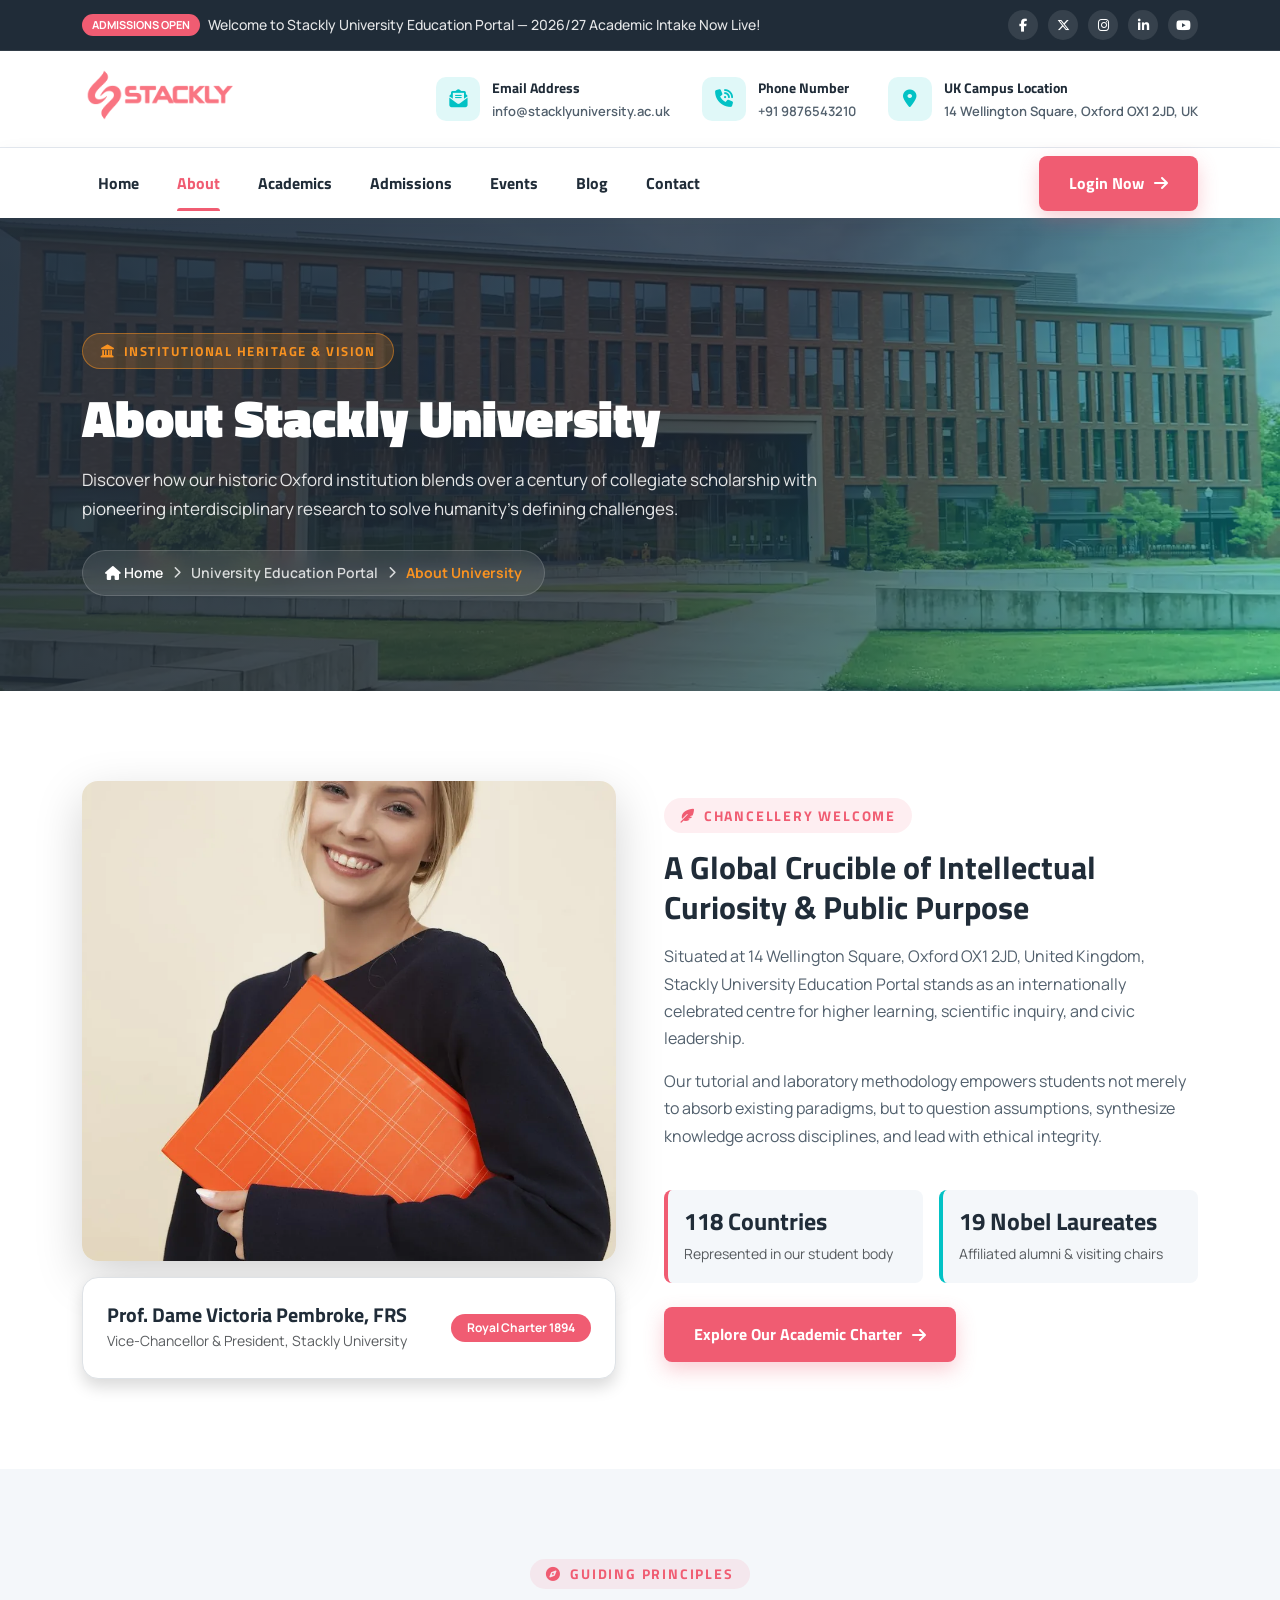
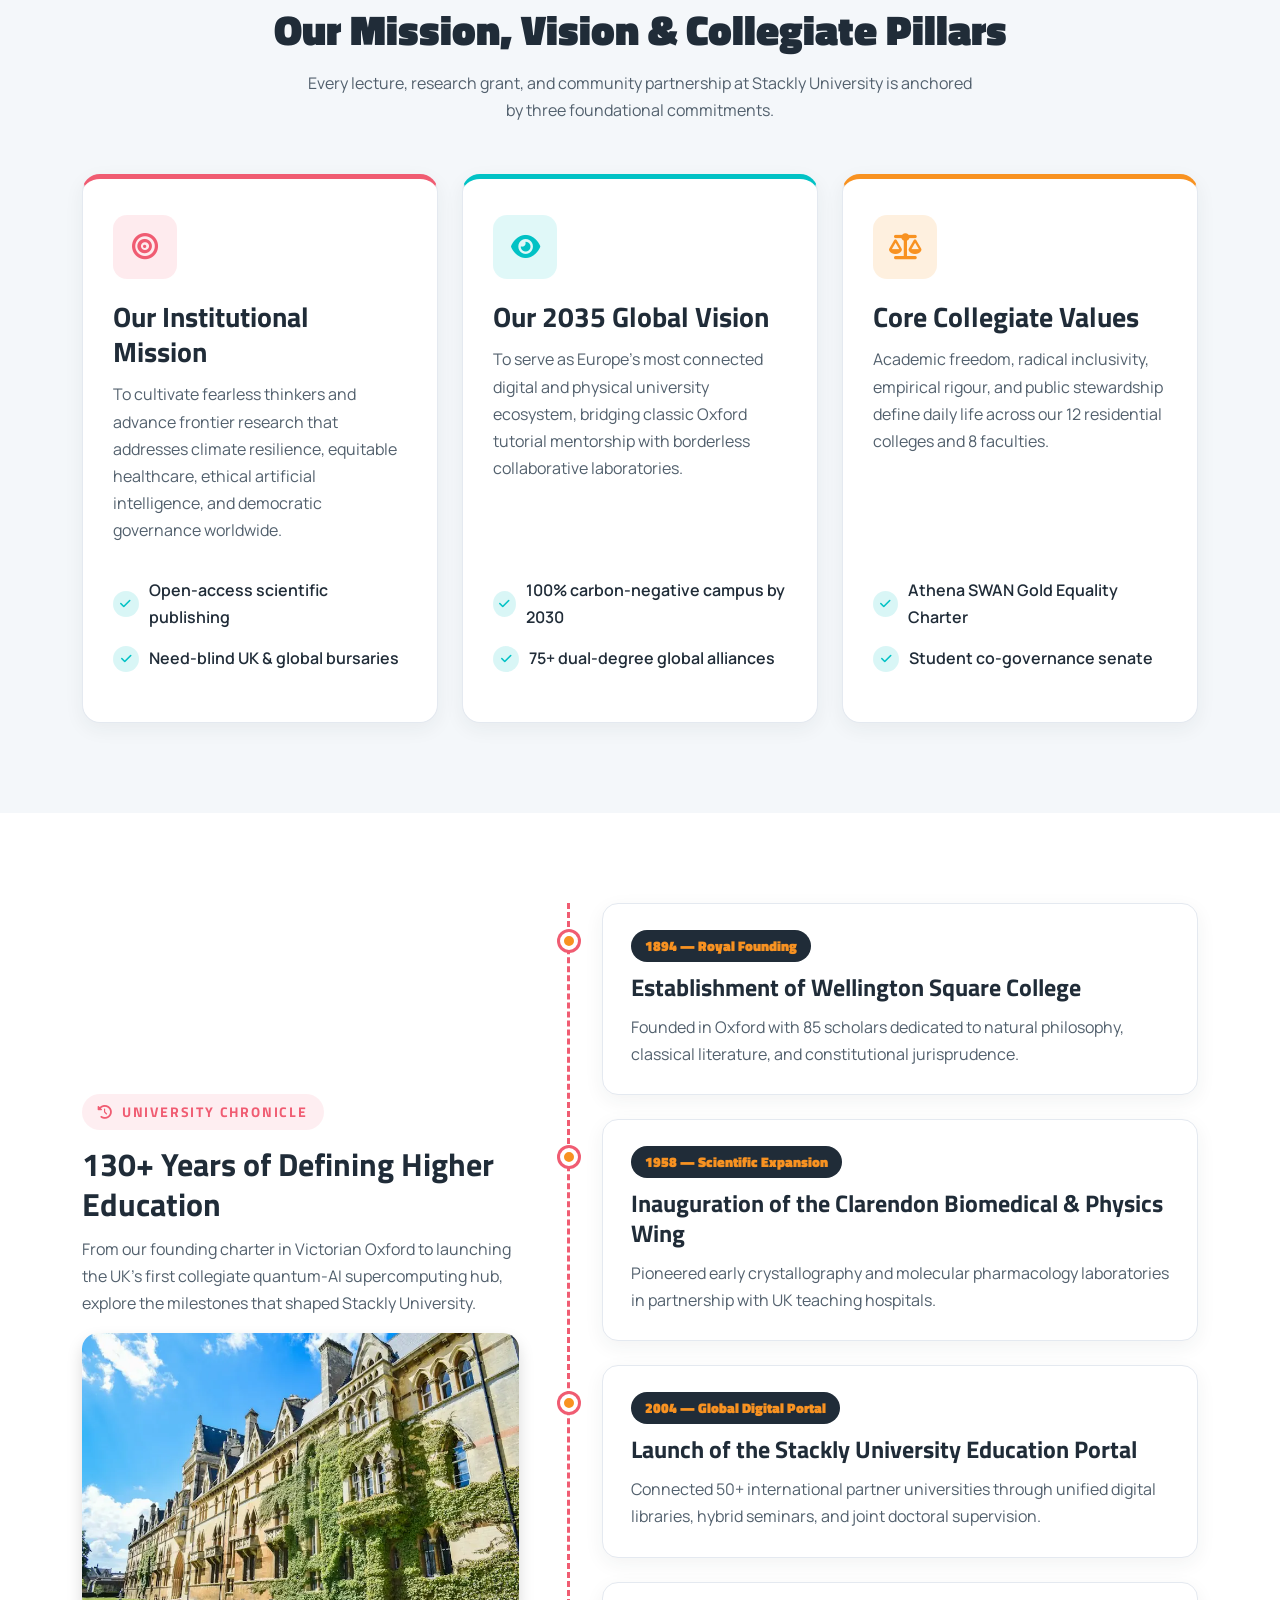
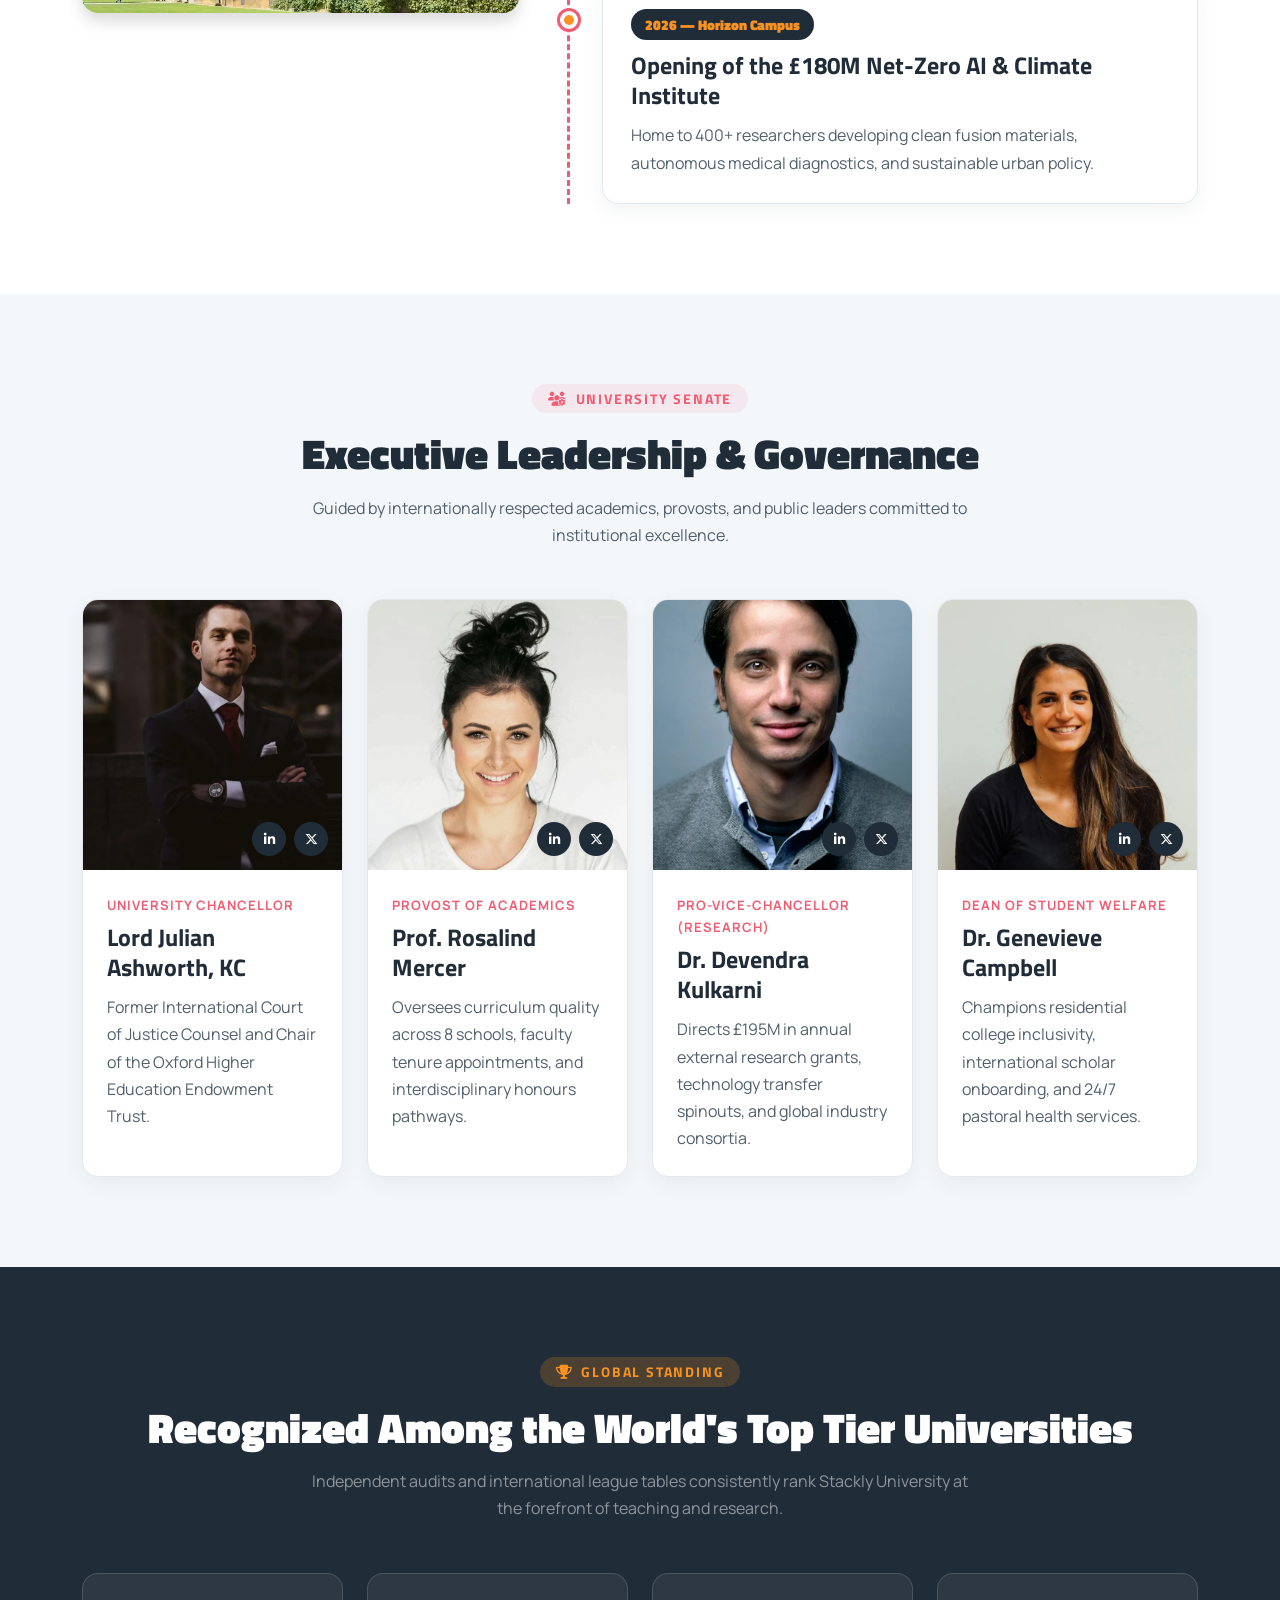
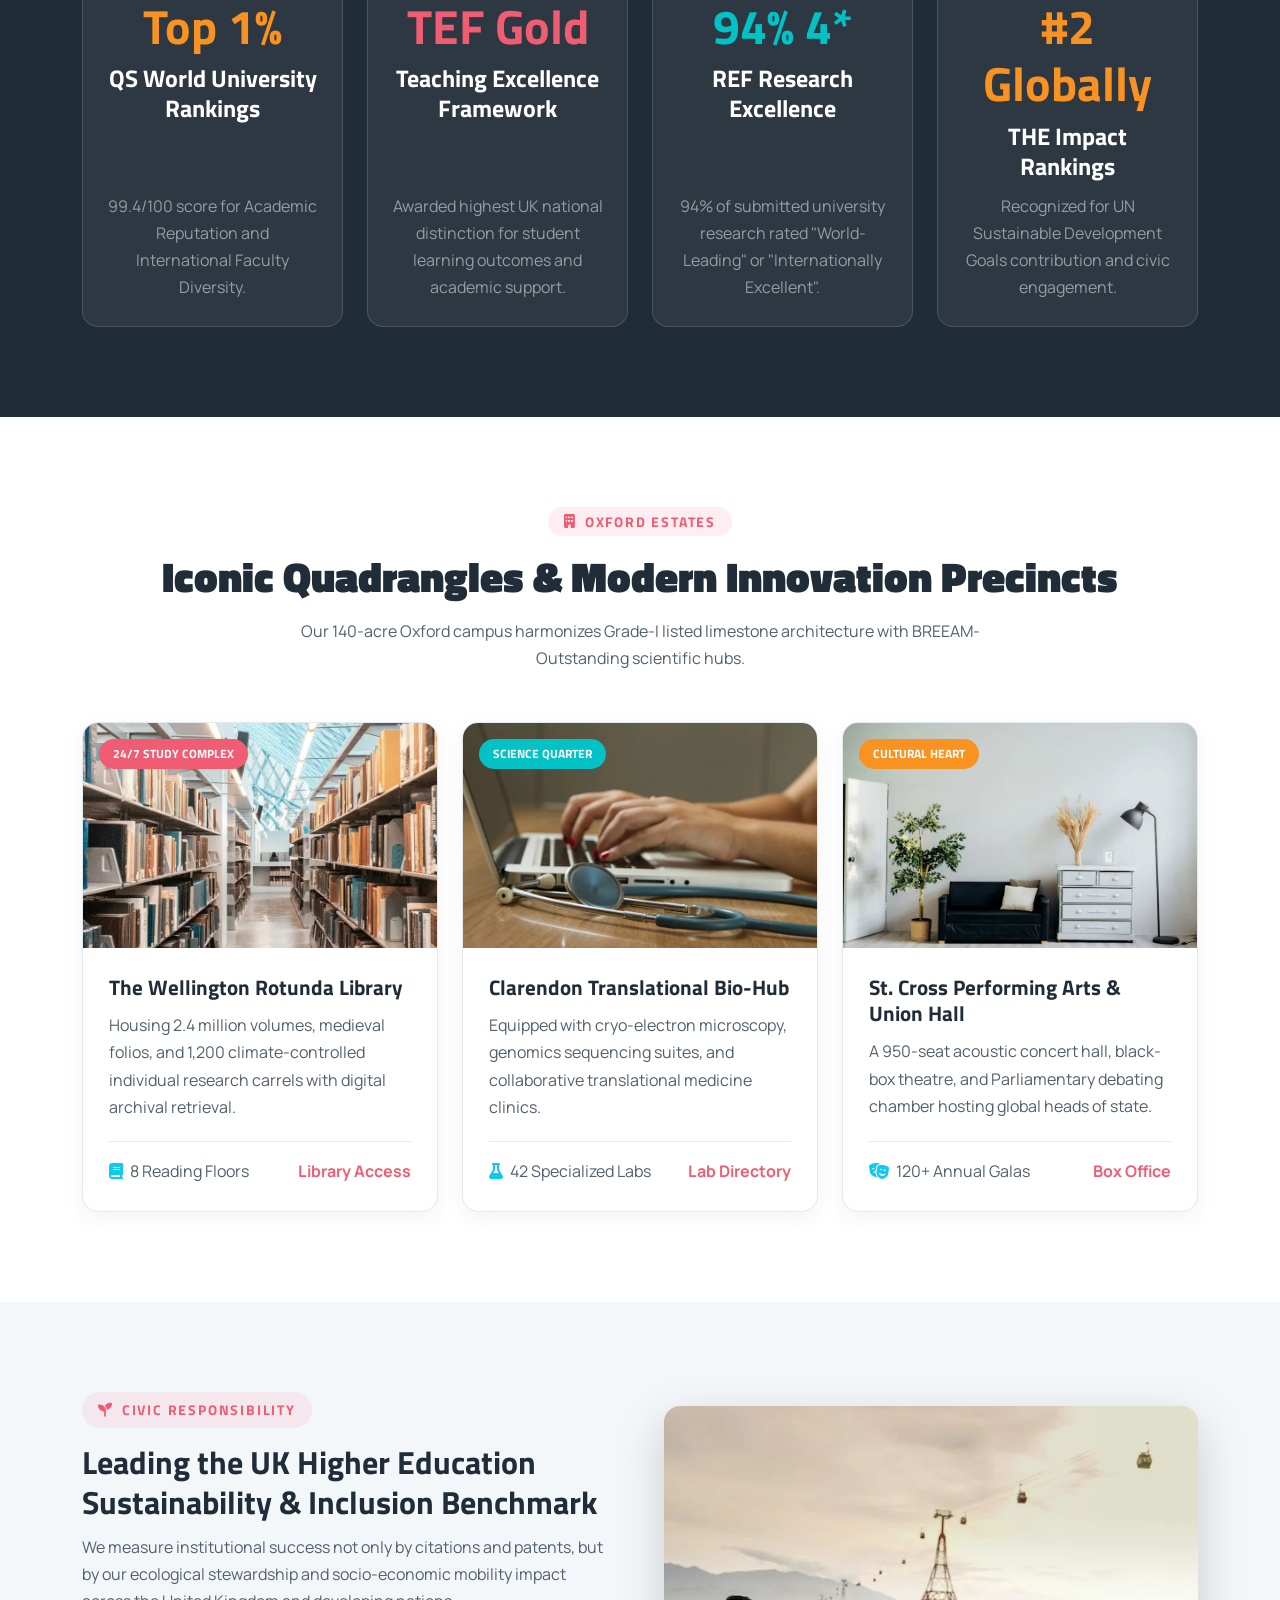
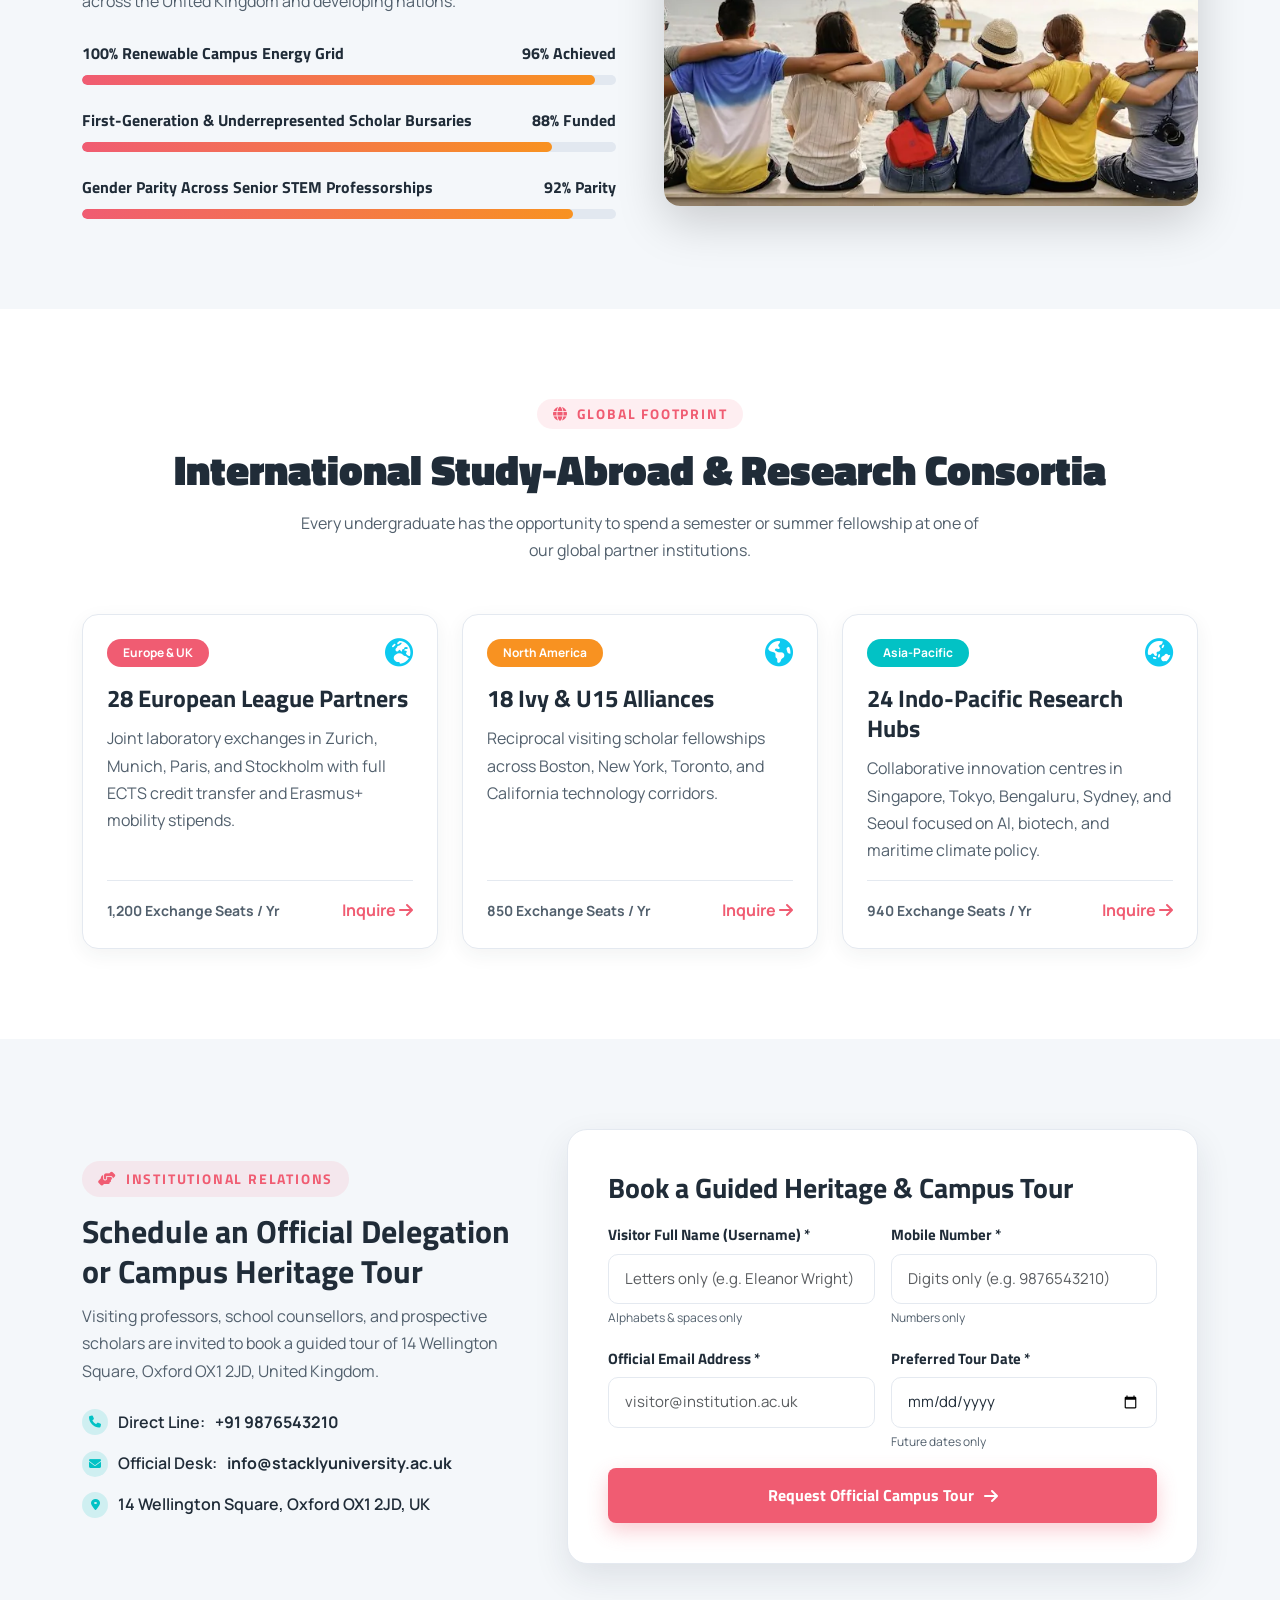
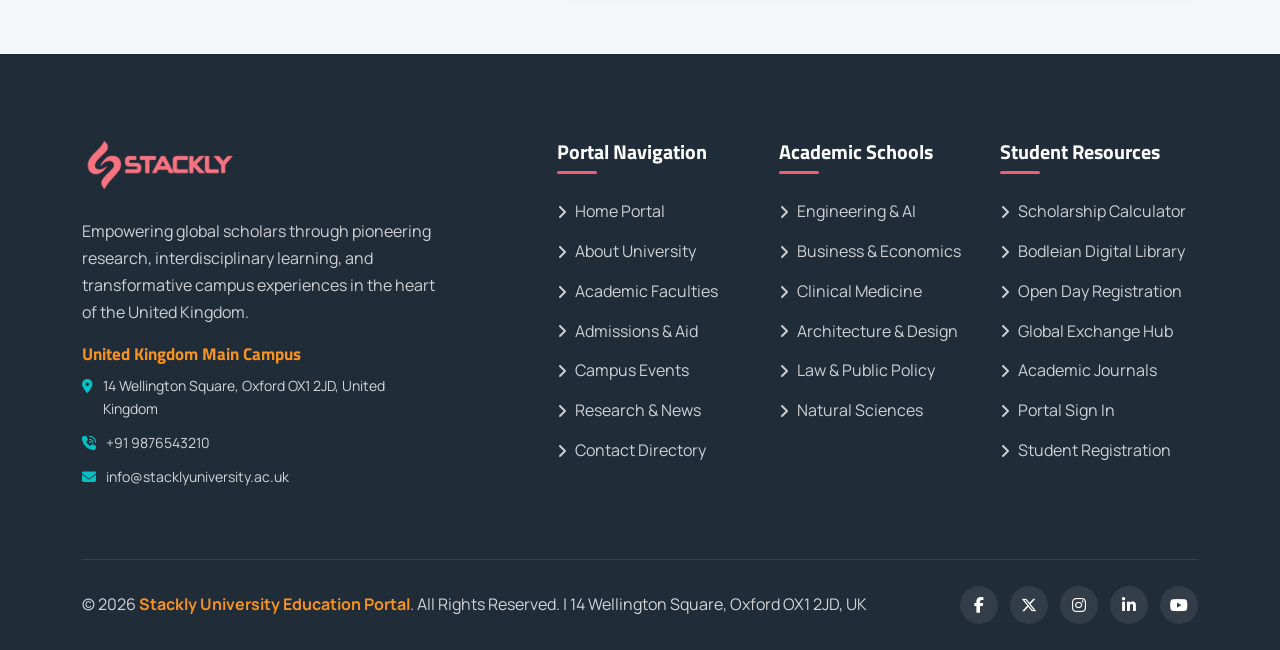
==== commit f2699116: "refactor: images optimised" ====
--- a/pages/about.html
+++ b/pages/about.html
@@ -36,7 +36,7 @@
     <section
       class="page_banner_section"
       style="
-        background-image: url(&quot;https://images.unsplash.com/photo-1592280771190-3e2e4d571952?auto=format&fit=crop&w=1600&q=80&quot;);
+        background-image: url(&quot;../assets/images/about/hero-banner.webp&quot;);
       "
     >
       <div class="container">
@@ -77,7 +77,7 @@
           <div class="col-lg-6">
             <div class="position-relative">
               <img
-                src="https://images.unsplash.com/photo-1544717305-2782549b5136?auto=format&fit=crop&w=900&q=80"
+                src="../assets/images/about/vice-chancellor-dame-victoria-pembroke.webp"
                 alt="Vice-Chancellor Dame Victoria PEMBROKE"
                 class="rounded-4 shadow-lg w-100"
                 style="max-height: 480px; object-fit: cover"
@@ -148,7 +148,7 @@
                 </div>
               </div>
             </div>
-            <a href="academics.html" class="button-style-one"
+            <a href="#" class="button-style-one"
               >Explore Our Academic Charter
               <i class="fa-solid fa-arrow-right"></i
             ></a>
@@ -253,7 +253,7 @@
               milestones that shaped Stackly University.
             </p>
             <img
-              src="https://images.unsplash.com/photo-1568792923760-d70635a89fdc?auto=format&fit=crop&w=800&q=80"
+              src="../assets/images/about/historic-oxford-library-archway.webp"
               alt="Historic Oxford Library Archway"
               class="rounded-4 shadow mt-3 w-100"
               style="height: 280px; object-fit: cover"
@@ -321,22 +321,14 @@
             <div class="leader_card">
               <div class="leader_photo">
                 <img
-                  src="https://images.unsplash.com/photo-1519085360753-af0119f7cbe7?auto=format&fit=crop&w=700&q=80"
+                  src="../assets/images/about/lord-julian-ashworth.webp"
                   alt="Lord Julian Ashworth"
                 />
                 <div class="leader_social_bar">
-                  <a
-                    href="https://linkedin.com"
-                    target="_blank"
-                    rel="noopener noreferrer"
-                    aria-label="LinkedIn"
+                  <a href="#" rel="noopener noreferrer" aria-label="LinkedIn"
                     ><i class="fa-brands fa-linkedin-in"></i
                   ></a>
-                  <a
-                    href="https://x.com"
-                    target="_blank"
-                    rel="noopener noreferrer"
-                    aria-label="X Twitter"
+                  <a href="#" rel="noopener noreferrer" aria-label="X Twitter"
                     ><i class="fa-brands fa-x-twitter"></i
                   ></a>
                 </div>
@@ -355,22 +347,14 @@
             <div class="leader_card">
               <div class="leader_photo">
                 <img
-                  src="https://images.unsplash.com/photo-1580489944761-15a19d654956?auto=format&fit=crop&w=700&q=80"
+                  src="../assets/images/about/prof-rosalind-mercer.webp"
                   alt="Prof. Rosalind Mercer"
                 />
                 <div class="leader_social_bar">
-                  <a
-                    href="https://linkedin.com"
-                    target="_blank"
-                    rel="noopener noreferrer"
-                    aria-label="LinkedIn"
+                  <a href="#" rel="noopener noreferrer" aria-label="LinkedIn"
                     ><i class="fa-brands fa-linkedin-in"></i
                   ></a>
-                  <a
-                    href="https://x.com"
-                    target="_blank"
-                    rel="noopener noreferrer"
-                    aria-label="X Twitter"
+                  <a href="#" rel="noopener noreferrer" aria-label="X Twitter"
                     ><i class="fa-brands fa-x-twitter"></i
                   ></a>
                 </div>
@@ -389,22 +373,14 @@
             <div class="leader_card">
               <div class="leader_photo">
                 <img
-                  src="https://images.unsplash.com/photo-1500648767791-00dcc994a43e?auto=format&fit=crop&w=700&q=80"
+                  src="../assets/images/about/dr-devendra-kulkarni.webp"
                   alt="Dr. Devendra Kulkarni"
                 />
                 <div class="leader_social_bar">
-                  <a
-                    href="https://linkedin.com"
-                    target="_blank"
-                    rel="noopener noreferrer"
-                    aria-label="LinkedIn"
+                  <a href="#" rel="noopener noreferrer" aria-label="LinkedIn"
                     ><i class="fa-brands fa-linkedin-in"></i
                   ></a>
-                  <a
-                    href="https://x.com"
-                    target="_blank"
-                    rel="noopener noreferrer"
-                    aria-label="X Twitter"
+                  <a href="#" rel="noopener noreferrer" aria-label="X Twitter"
                     ><i class="fa-brands fa-x-twitter"></i
                   ></a>
                 </div>
@@ -423,22 +399,14 @@
             <div class="leader_card">
               <div class="leader_photo">
                 <img
-                  src="https://images.unsplash.com/photo-1567532939604-b6b5b0db2604?auto=format&fit=crop&w=700&q=80"
+                  src="../assets/images/about/lady-genevieve-campbell.webp"
                   alt="Lady Genevieve Campbell"
                 />
                 <div class="leader_social_bar">
-                  <a
-                    href="https://linkedin.com"
-                    target="_blank"
-                    rel="noopener noreferrer"
-                    aria-label="LinkedIn"
+                  <a href="#" rel="noopener noreferrer" aria-label="LinkedIn"
                     ><i class="fa-brands fa-linkedin-in"></i
                   ></a>
-                  <a
-                    href="https://x.com"
-                    target="_blank"
-                    rel="noopener noreferrer"
-                    aria-label="X Twitter"
+                  <a href="#" rel="noopener noreferrer" aria-label="X Twitter"
                     ><i class="fa-brands fa-x-twitter"></i
                   ></a>
                 </div>
@@ -594,7 +562,7 @@
             <div class="portal_card">
               <div class="portal_card_img">
                 <img
-                  src="https://images.unsplash.com/photo-1580537659466-0a9bfa916a54?auto=format&fit=crop&w=800&q=80"
+                  src="../assets/images/about/wellington-central-library.webp"
                   alt="Wellington Central Library"
                 />
                 <span class="portal_card_badge">24/7 Study Complex</span>
@@ -612,7 +580,7 @@
                     Floors</span
                   >
                   <a
-                    href="academics.html"
+                    href="#"
                     class="fw-bold"
                     style="color: var(--primary-color)"
                     >Library Access</a
@@ -625,7 +593,7 @@
             <div class="portal_card">
               <div class="portal_card_img">
                 <img
-                  src="https://images.unsplash.com/photo-1576091160550-2173dba999ef?auto=format&fit=crop&w=800&q=80"
+                  src="../assets/images/about/biomedical-research-pavilion.webp"
                   alt="Biomedical Research Pavilion"
                 />
                 <span
@@ -646,7 +614,7 @@
                     Specialized Labs</span
                   >
                   <a
-                    href="academics.html"
+                    href="#"
                     class="fw-bold"
                     style="color: var(--primary-color)"
                     >Lab Directory</a
@@ -659,7 +627,7 @@
             <div class="portal_card">
               <div class="portal_card_img">
                 <img
-                  src="https://images.unsplash.com/photo-1513694203232-719a280e022f?auto=format&fit=crop&w=800&q=80"
+                  src="../assets/images/about/sheldonian-performing-arts-centre.webp"
                   alt="Sheldonian Performing Arts Centre"
                 />
                 <span
@@ -680,7 +648,7 @@
                     120+ Annual Galas</span
                   >
                   <a
-                    href="events.html"
+                    href="#"
                     class="fw-bold"
                     style="color: var(--primary-color)"
                     >Box Office</a
@@ -745,7 +713,7 @@
           </div>
           <div class="col-lg-6">
             <img
-              src="https://images.unsplash.com/photo-1529156069898-49953e39b3ac?auto=format&fit=crop&w=900&q=80"
+              src="../assets/images/about/diverse-international-university-students.webp"
               alt="Diverse International University Students"
               class="rounded-4 shadow-lg w-100"
               style="height: 400px; object-fit: cover"
@@ -787,10 +755,7 @@
               </p>
               <div class="portal_card_footer">
                 <span class="small fw-bold">1,200 Exchange Seats / Yr</span>
-                <a
-                  href="contact.html"
-                  class="fw-bold"
-                  style="color: var(--primary-color)"
+                <a href="#" class="fw-bold" style="color: var(--primary-color)"
                   >Inquire <i class="fa-solid fa-arrow-right"></i
                 ></a>
               </div>
@@ -815,10 +780,7 @@
               </p>
               <div class="portal_card_footer">
                 <span class="small fw-bold">850 Exchange Seats / Yr</span>
-                <a
-                  href="contact.html"
-                  class="fw-bold"
-                  style="color: var(--primary-color)"
+                <a href="#" class="fw-bold" style="color: var(--primary-color)"
                   >Inquire <i class="fa-solid fa-arrow-right"></i
                 ></a>
               </div>
@@ -844,10 +806,7 @@
               </p>
               <div class="portal_card_footer">
                 <span class="small fw-bold">940 Exchange Seats / Yr</span>
-                <a
-                  href="contact.html"
-                  class="fw-bold"
-                  style="color: var(--primary-color)"
+                <a href="#" class="fw-bold" style="color: var(--primary-color)"
                   >Inquire <i class="fa-solid fa-arrow-right"></i
                 ></a>
               </div>
@@ -875,13 +834,11 @@
             <ul class="feature_list mt-4">
               <li>
                 <i class="fa-solid fa-phone"></i> Direct Line:
-                <a href="tel:+919876543210" class="fw-bold">+91 9876543210</a>
+                <a href="#" class="fw-bold">+91 9876543210</a>
               </li>
               <li>
                 <i class="fa-solid fa-envelope"></i> Official Desk:
-                <a href="mailto:info@stacklyuniversity.ac.uk" class="fw-bold"
-                  >info@stacklyuniversity.ac.uk</a
-                >
+                <a href="#" class="fw-bold">info@stacklyuniversity.ac.uk</a>
               </li>
               <li>
                 <i class="fa-solid fa-location-dot"></i> 14 Wellington Square,
--- a/assets/css/styles.css
+++ b/assets/css/styles.css
@@ -824,7 +824,7 @@
 ========================================== */
 .banner_home_one {
   position: relative;
-  padding: 135px 0 145px;
+  padding: 50px 0 145px;
   background-size: cover;
   background-position: center;
   color: var(--white);
@@ -1942,6 +1942,8 @@
 
   .mobile_Sticky_brand {
     display: inline-flex !important;
+    filter: invert(44%) sepia(72%) saturate(600%) hue-rotate(308deg)
+      brightness(100%) contrast(95%);
   }
 
   .main-menu {
@@ -1998,4 +2000,8 @@
     width: 100%;
     margin-top: 16px;
   }
-}
+
+  .banner_home_one {
+    padding: 40px 0 85px;
+  }
+}
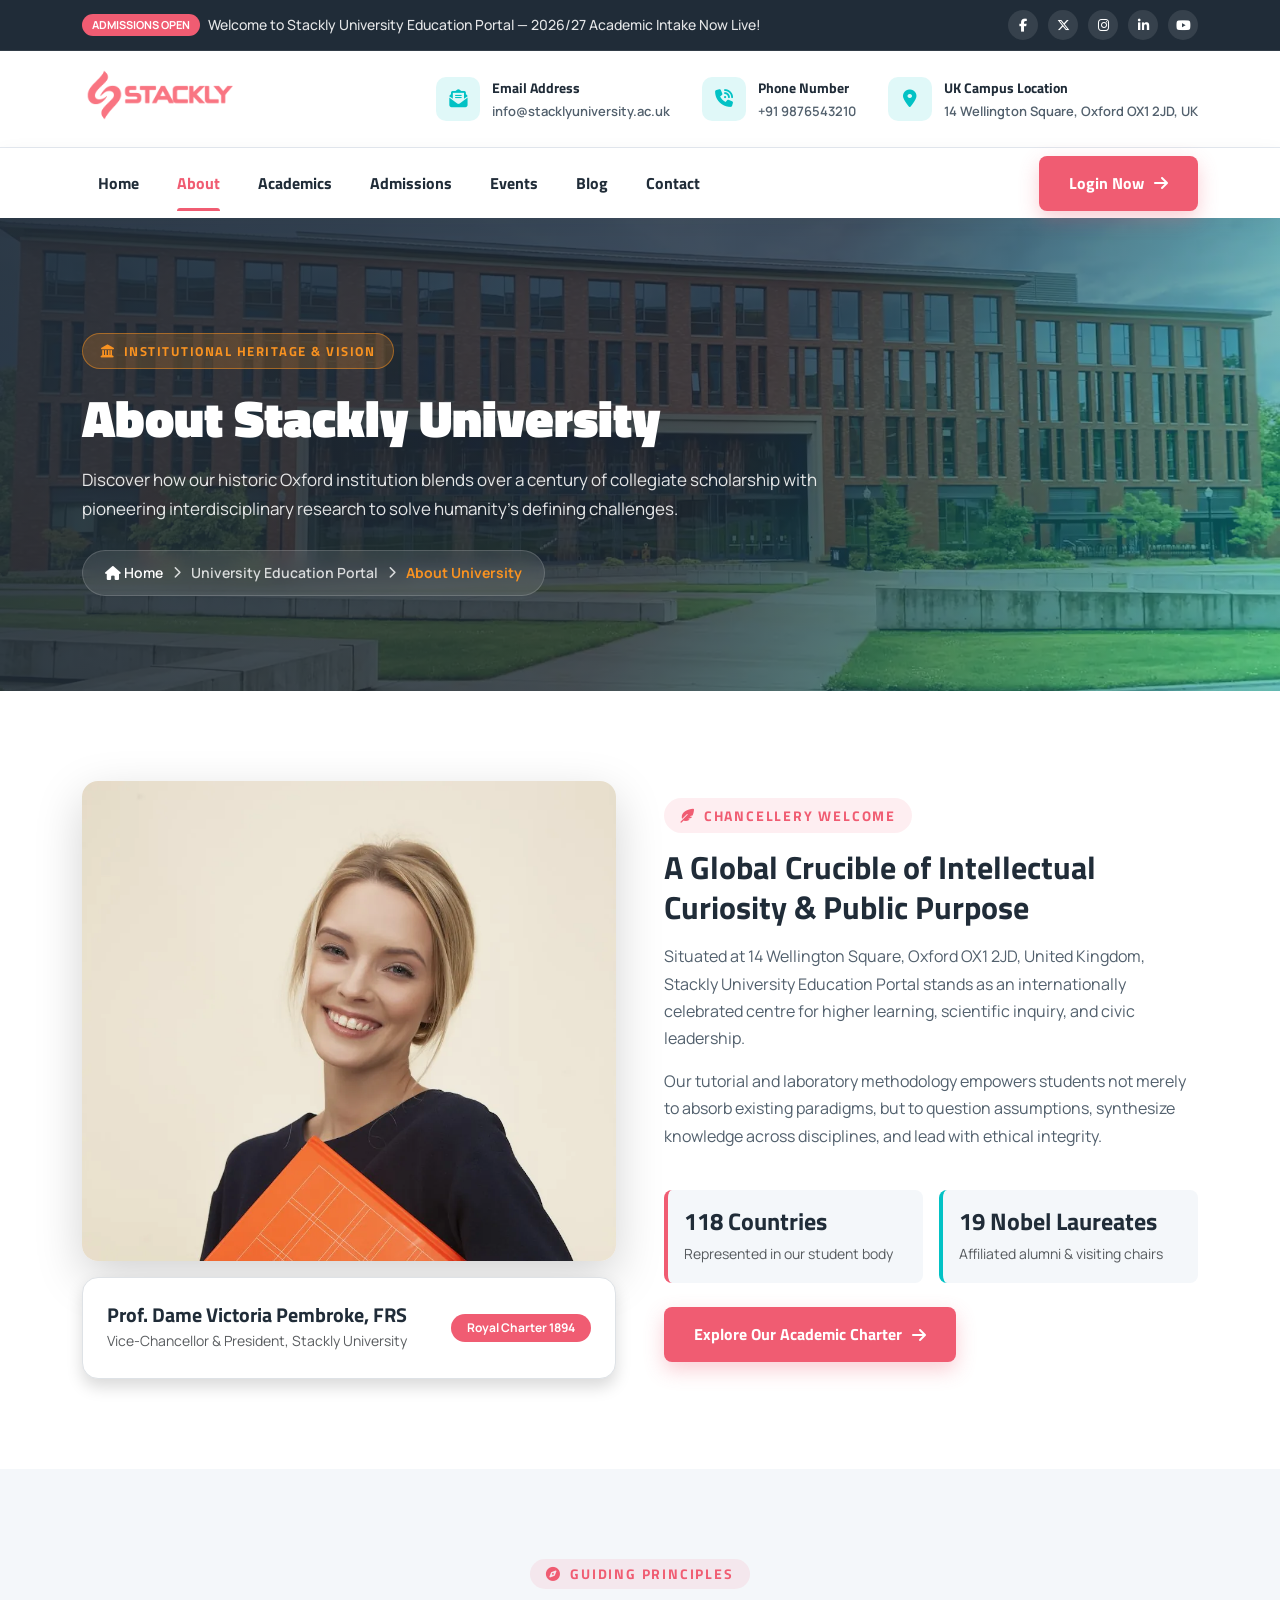
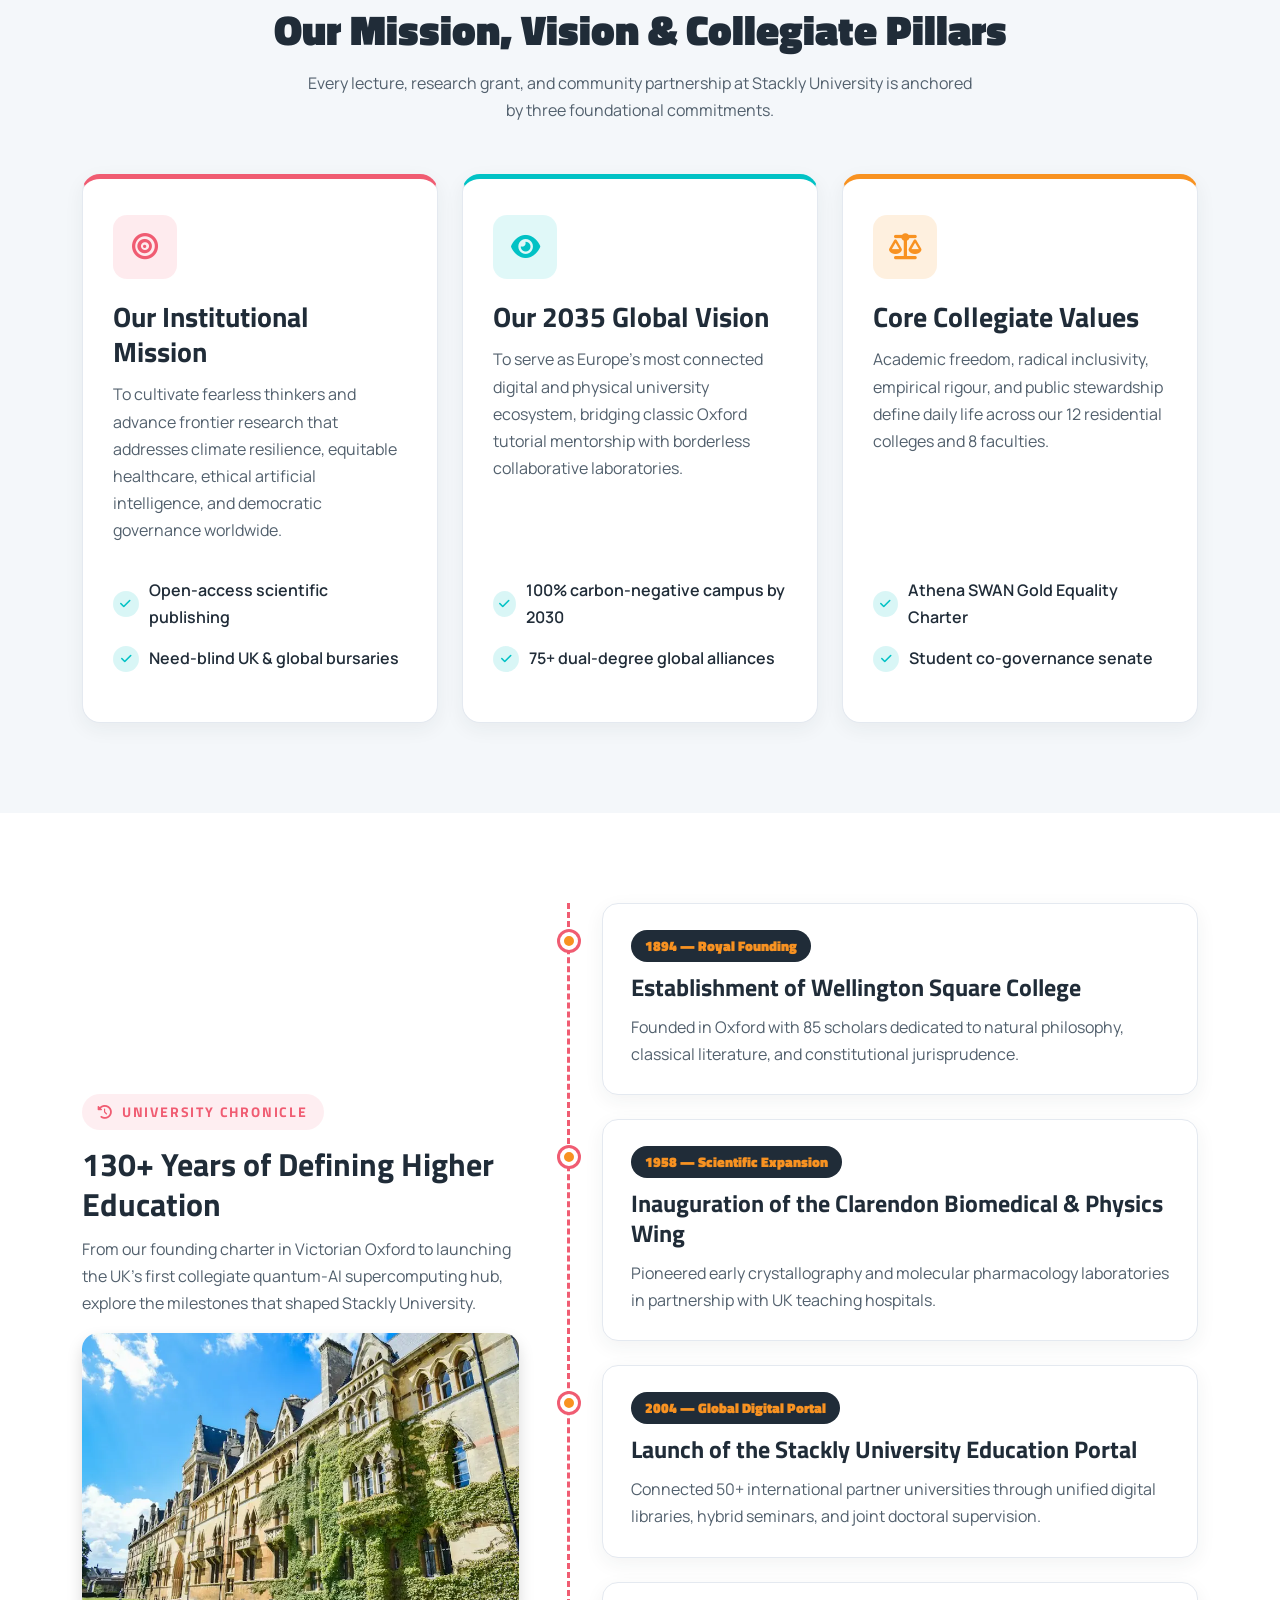
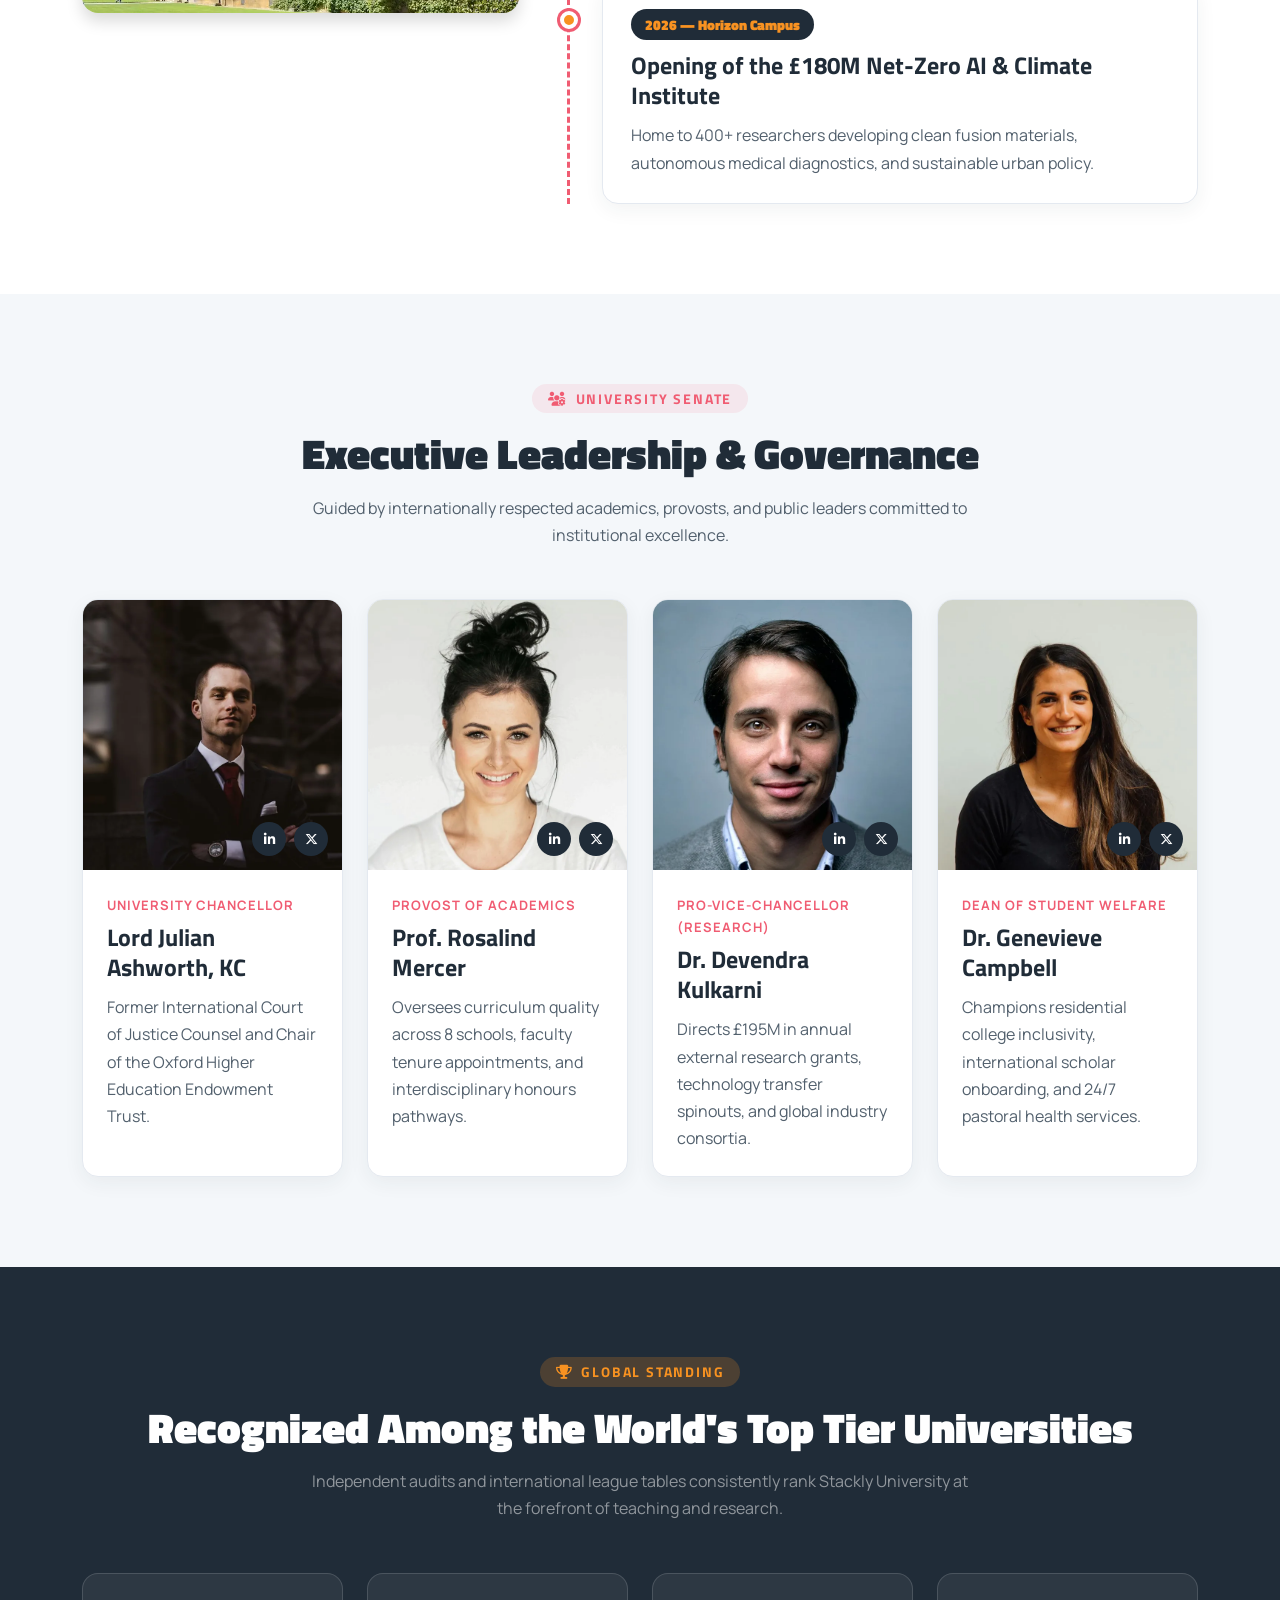
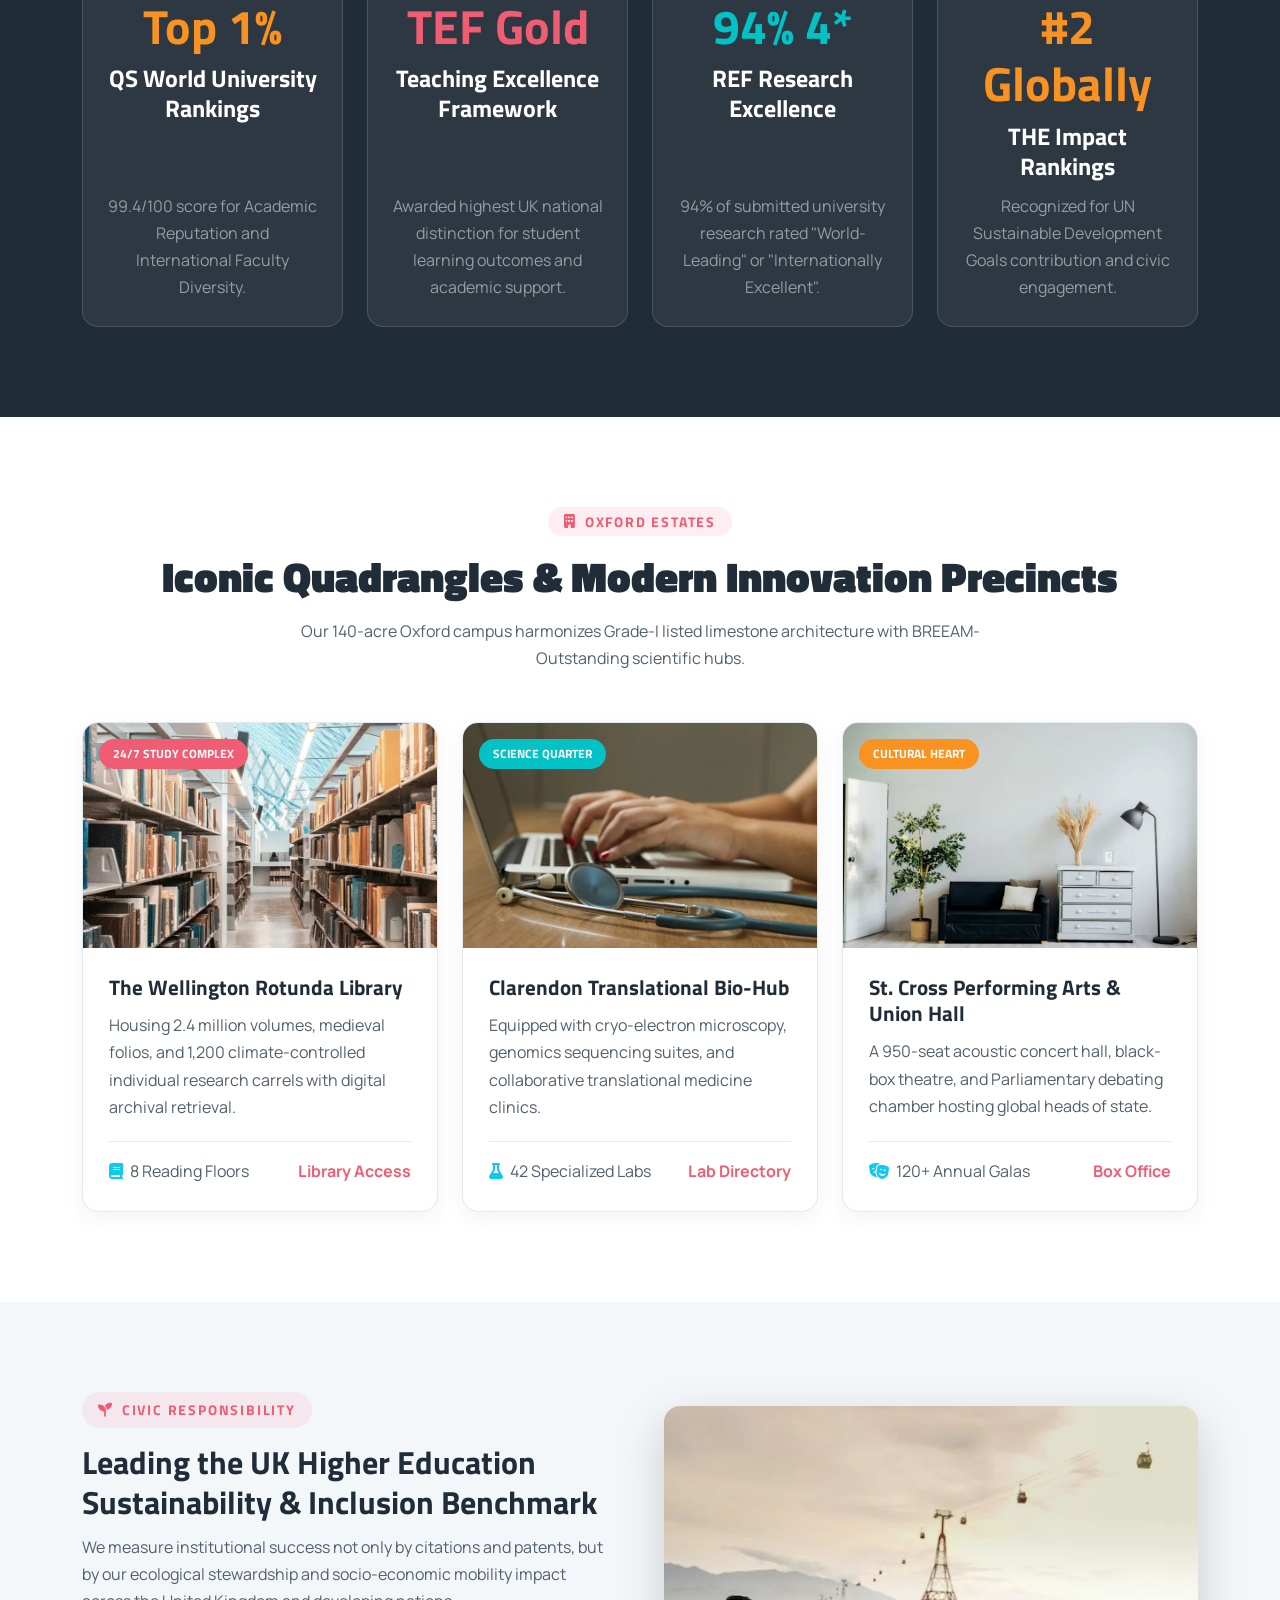
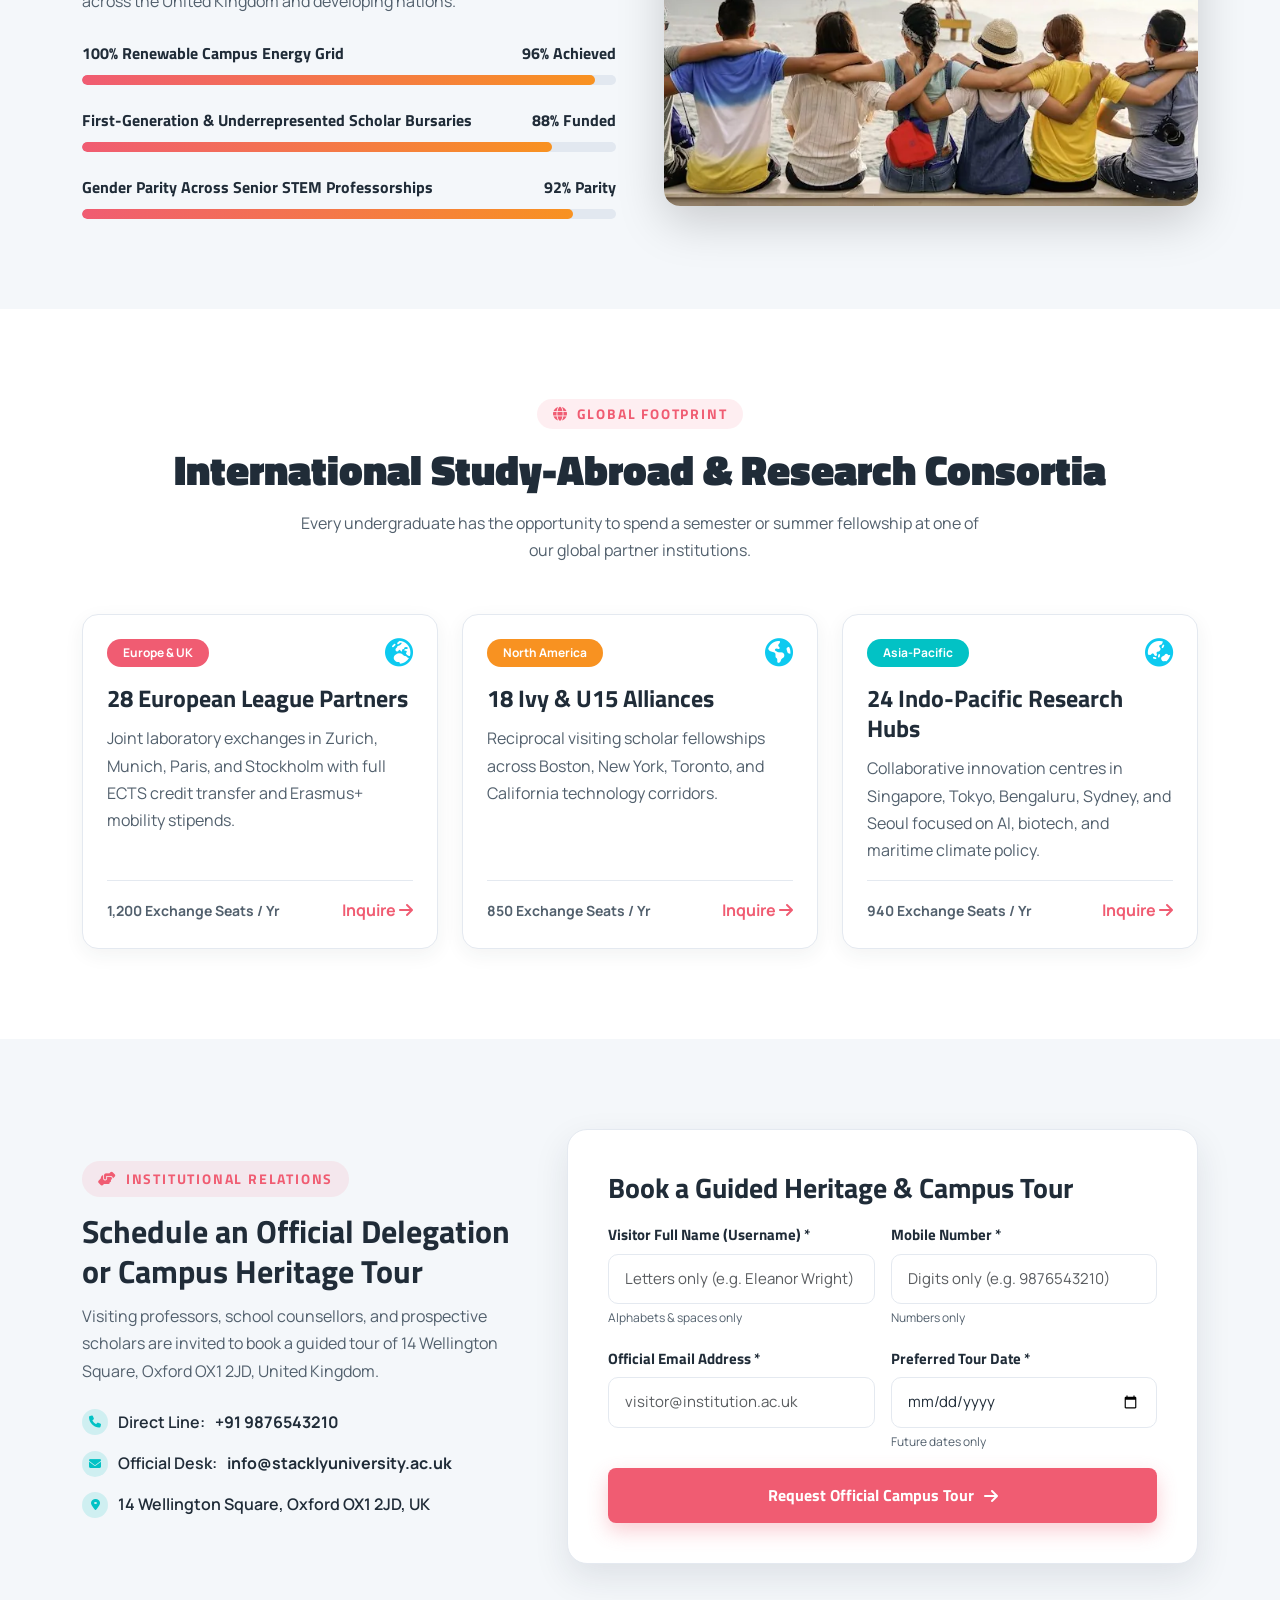
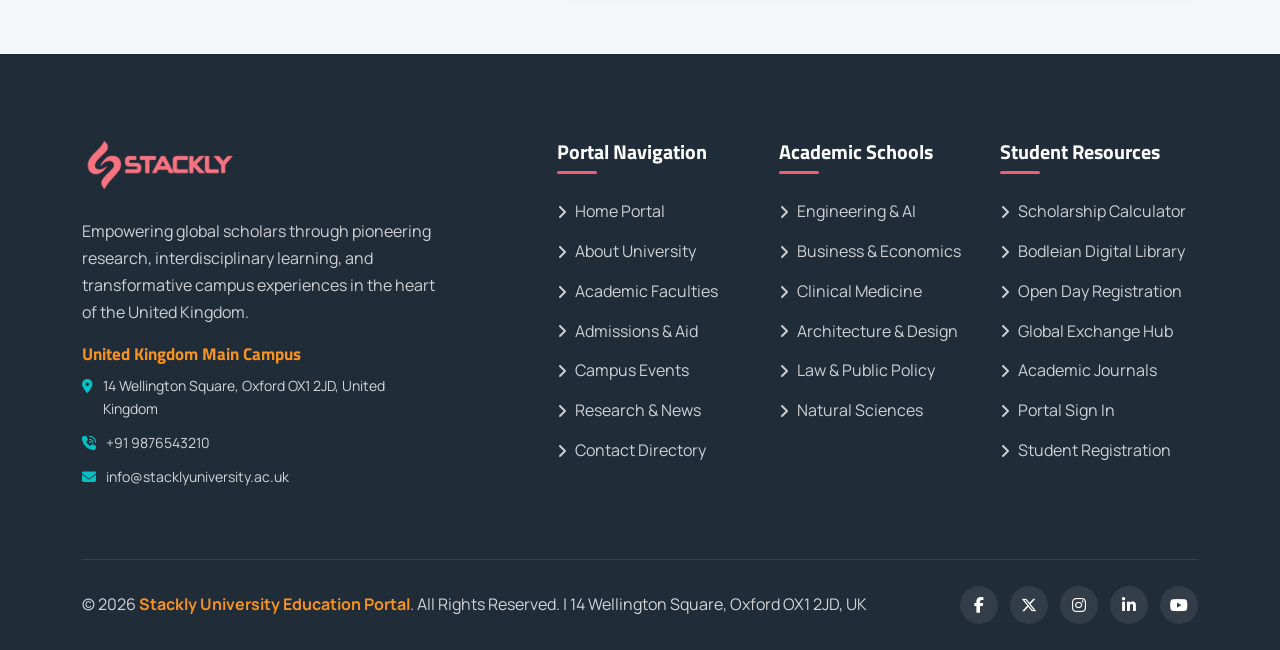
==== commit 30097953: "refactor: image corrections" ====
--- a/pages/about.html
+++ b/pages/about.html
@@ -38,9 +38,10 @@
       style="
         background-image: url(&quot;../assets/images/about/hero-banner.webp&quot;);
       "
+      data-reveal="up"
     >
       <div class="container">
-        <div class="page_banner_content">
+        <div class="page_banner_content" data-reveal="up">
           <span class="page_banner_badge"
             ><i class="fa-solid fa-landmark"></i> Institutional Heritage &amp;
             Vision</span
@@ -71,7 +72,7 @@
     </section>
 
     <!-- SECTION 2: Vice-Chancellor's Welcome & Institutional Story -->
-    <section class="sec_padding_110">
+    <section class="sec_padding_110" data-reveal="up">
       <div class="container">
         <div class="row align-items-center g-5">
           <div class="col-lg-6">
@@ -80,7 +81,11 @@
                 src="../assets/images/about/vice-chancellor-dame-victoria-pembroke.webp"
                 alt="Vice-Chancellor Dame Victoria PEMBROKE"
                 class="rounded-4 shadow-lg w-100"
-                style="max-height: 480px; object-fit: cover"
+                style="
+                  max-height: 480px;
+                  object-fit: cover;
+                  object-position: top;
+                "
               />
               <div
                 class="p-4 rounded-4 shadow bg-white border position-relative mt-3"
@@ -158,9 +163,9 @@
     </section>
 
     <!-- SECTION 3: Mission, Vision & Core Values -->
-    <section class="sec_padding_110 bg_light_portal">
+    <section class="sec_padding_110 bg_light_portal" data-reveal="up">
       <div class="container">
-        <div class="section_title_one centred mb_50">
+        <div class="section_title_one centred mb_50" data-reveal="up">
           <h5><i class="fa-solid fa-compass"></i> Guiding Principles</h5>
           <h2>Our Mission, Vision &amp; Collegiate Pillars</h2>
           <p>
@@ -238,7 +243,7 @@
     </section>
 
     <!-- SECTION 4: Historical Milestones Timeline -->
-    <section class="sec_padding_110">
+    <section class="sec_padding_110" data-reveal="up">
       <div class="container">
         <div class="row g-5 align-items-center">
           <div class="col-lg-5">
@@ -261,7 +266,7 @@
           </div>
           <div class="col-lg-7">
             <div class="heritage_timeline">
-              <div class="timeline_node">
+              <div class="timeline_node" data-reveal="up">
                 <span class="timeline_year">1894 — Royal Founding</span>
                 <h4>Establishment of Wellington Square College</h4>
                 <p class="mb-0">
@@ -270,7 +275,7 @@
                   jurisprudence.
                 </p>
               </div>
-              <div class="timeline_node">
+              <div class="timeline_node" data-reveal="up">
                 <span class="timeline_year">1958 — Scientific Expansion</span>
                 <h4>
                   Inauguration of the Clarendon Biomedical &amp; Physics Wing
@@ -280,7 +285,7 @@
                   laboratories in partnership with UK teaching hospitals.
                 </p>
               </div>
-              <div class="timeline_node">
+              <div class="timeline_node" data-reveal="up">
                 <span class="timeline_year">2004 — Global Digital Portal</span>
                 <h4>Launch of the Stackly University Education Portal</h4>
                 <p class="mb-0">
@@ -289,7 +294,7 @@
                   supervision.
                 </p>
               </div>
-              <div class="timeline_node mb-0">
+              <div class="timeline_node mb-0" data-reveal="up">
                 <span class="timeline_year">2026 — Horizon Campus</span>
                 <h4>
                   Opening of the £180M Net-Zero AI &amp; Climate Institute
@@ -306,9 +311,9 @@
     </section>
 
     <!-- SECTION 5: University Executive Governance & Board of Deans -->
-    <section class="sec_padding_110 bg_light_portal">
+    <section class="sec_padding_110 bg_light_portal" data-reveal="up">
       <div class="container">
-        <div class="section_title_one centred mb_50">
+        <div class="section_title_one centred mb_50" data-reveal="up">
           <h5><i class="fa-solid fa-users-gear"></i> University Senate</h5>
           <h2>Executive Leadership &amp; Governance</h2>
           <p>
@@ -323,6 +328,7 @@
                 <img
                   src="../assets/images/about/lord-julian-ashworth.webp"
                   alt="Lord Julian Ashworth"
+                  style="object-position: top"
                 />
                 <div class="leader_social_bar">
                   <a href="#" rel="noopener noreferrer" aria-label="LinkedIn"
@@ -375,6 +381,7 @@
                 <img
                   src="../assets/images/about/dr-devendra-kulkarni.webp"
                   alt="Dr. Devendra Kulkarni"
+                  style="object-position: top"
                 />
                 <div class="leader_social_bar">
                   <a href="#" rel="noopener noreferrer" aria-label="LinkedIn"
@@ -426,9 +433,9 @@
     </section>
 
     <!-- SECTION 6: Global Rankings & Institutional Accreditations -->
-    <section class="sec_padding_110 bg_dark_portal">
+    <section class="sec_padding_110 bg_dark_portal" data-reveal="up">
       <div class="container">
-        <div class="section_title_one centred mb_50">
+        <div class="section_title_one centred mb_50" data-reveal="up">
           <h5
             style="
               background: rgba(248, 146, 33, 0.2);
@@ -547,9 +554,9 @@
     </section>
 
     <!-- SECTION 7: Campus Architecture & Estates Tour -->
-    <section class="sec_padding_110">
+    <section class="sec_padding_110" data-reveal="up">
       <div class="container">
-        <div class="section_title_one centred mb_50">
+        <div class="section_title_one centred mb_50" data-reveal="up">
           <h5><i class="fa-solid fa-building"></i> Oxford Estates</h5>
           <h2>Iconic Quadrangles &amp; Modern Innovation Precincts</h2>
           <p>
@@ -662,7 +669,7 @@
     </section>
 
     <!-- SECTION 8: Sustainability, Diversity & Social Impact Metrics -->
-    <section class="sec_padding_110 bg_light_portal">
+    <section class="sec_padding_110 bg_light_portal" data-reveal="up">
       <div class="container">
         <div class="row align-items-center g-5">
           <div class="col-lg-6">
@@ -724,9 +731,9 @@
     </section>
 
     <!-- SECTION 9: Global University Exchange & Industry Alliances -->
-    <section class="sec_padding_110">
+    <section class="sec_padding_110" data-reveal="up">
       <div class="container">
-        <div class="section_title_one centred mb_50">
+        <div class="section_title_one centred mb_50" data-reveal="up">
           <h5><i class="fa-solid fa-globe"></i> Global Footprint</h5>
           <h2>International Study-Abroad &amp; Research Consortia</h2>
           <p>
@@ -817,7 +824,7 @@
     </section>
 
     <!-- SECTION 10: Institutional Annual Report & Delegation Visit Request Form -->
-    <section class="sec_padding_110 bg_light_portal">
+    <section class="sec_padding_110 bg_light_portal" data-reveal="up">
       <div class="container">
         <div class="row align-items-center g-5">
           <div class="col-lg-5">
@@ -863,6 +870,7 @@
                       data-validation="username"
                       placeholder="Letters only (e.g. Eleanor Wright)"
                       autocomplete="name"
+                      maxlength="16"
                       required
                     />
                     <small class="field_hint"
@@ -880,7 +888,8 @@
                       class="form-control number-field"
                       data-validation="number"
                       placeholder="Digits only (e.g. 9876543210)"
-                      maxlength="15"
+                      minlength="10"
+                      maxlength="10"
                       autocomplete="tel"
                       required
                     />
--- a/assets/css/styles.css
+++ b/assets/css/styles.css
@@ -30,7 +30,7 @@
 
 html {
   scroll-behavior: smooth;
-  overflow-x: hidden;
+  overflow-x: clip;
 }
 
 body {
@@ -39,14 +39,14 @@
   line-height: 1.7;
   color: var(--text-color);
   background-color: var(--white);
-  overflow-x: hidden;
+  overflow-x: clip;
 }
 
 .boxed_wrapper {
   position: relative;
   width: 100%;
   min-height: 100vh;
-  overflow-x: hidden;
+  overflow-x: clip;
 }
 
 h1,
@@ -2005,3 +2005,660 @@
     padding: 40px 0 85px;
   }
 }
+
+/* ==========================================
+   SCROLL REVEAL ANIMATIONS (ALL PAGES & SECTIONS)
+========================================== */
+[data-reveal] {
+  transition:
+    opacity 0.75s cubic-bezier(0.22, 1, 0.36, 1),
+    transform 0.75s cubic-bezier(0.22, 1, 0.36, 1);
+  transition-delay: var(--reveal-delay, 0ms);
+}
+
+[data-reveal]:not(.is-revealed) {
+  opacity: 0;
+  will-change: opacity, transform;
+}
+
+[data-reveal="up"]:not(.is-revealed),
+[data-reveal=""]:not(.is-revealed) {
+  transform: translate3d(0, 42px, 0);
+}
+
+[data-reveal="down"]:not(.is-revealed) {
+  transform: translate3d(0, -42px, 0);
+}
+
+[data-reveal="left"]:not(.is-revealed) {
+  transform: translate3d(-48px, 0, 0);
+}
+
+[data-reveal="right"]:not(.is-revealed) {
+  transform: translate3d(48px, 0, 0);
+}
+
+[data-reveal="zoom"]:not(.is-revealed) {
+  transform: translate3d(0, 24px, 0) scale3d(0.94, 0.94, 1);
+}
+
+[data-reveal].is-revealed {
+  opacity: 1;
+}
+
+[data-reveal-delay="50"] {
+  --reveal-delay: 50ms;
+}
+[data-reveal-delay="100"] {
+  --reveal-delay: 100ms;
+}
+[data-reveal-delay="150"] {
+  --reveal-delay: 150ms;
+}
+[data-reveal-delay="200"] {
+  --reveal-delay: 200ms;
+}
+[data-reveal-delay="250"] {
+  --reveal-delay: 250ms;
+}
+[data-reveal-delay="300"] {
+  --reveal-delay: 300ms;
+}
+[data-reveal-delay="350"] {
+  --reveal-delay: 350ms;
+}
+[data-reveal-delay="400"] {
+  --reveal-delay: 400ms;
+}
+[data-reveal-delay="450"] {
+  --reveal-delay: 450ms;
+}
+[data-reveal-delay="500"] {
+  --reveal-delay: 500ms;
+}
+[data-reveal-delay="600"] {
+  --reveal-delay: 600ms;
+}
+
+@media (prefers-reduced-motion: reduce) {
+  [data-reveal],
+  [data-reveal]:not(.is-revealed) {
+    opacity: 1 !important;
+    transform: none !important;
+    transition: none !important;
+  }
+}
+
+/* ==========================================
+   HOME PAGE UNIVERSITY THEME PRELOADER (~2s)
+========================================== */
+body.preloader-active {
+  overflow: hidden !important;
+}
+
+.uni_preloader {
+  position: fixed;
+  inset: 0;
+  width: 100vw;
+  height: 100vh;
+  z-index: 99999;
+  display: flex;
+  align-items: center;
+  justify-content: center;
+  background: radial-gradient(
+    circle at 50% 35%,
+    #253444 0%,
+    var(--theme-color-two) 55%,
+    #111820 100%
+  );
+  color: var(--white);
+  overflow: hidden;
+  transition:
+    opacity 0.55s cubic-bezier(0.65, 0, 0.35, 1),
+    transform 0.65s cubic-bezier(0.65, 0, 0.35, 1),
+    visibility 0.65s ease;
+}
+
+.uni_preloader.is-loaded {
+  opacity: 0;
+  visibility: hidden;
+  pointer-events: none;
+  transform: scale(1.04) translateY(-18px);
+}
+
+/* Ambient Background Orbs & Architectural Grid */
+.uni_preloader_bg {
+  position: absolute;
+  inset: 0;
+  pointer-events: none;
+  overflow: hidden;
+}
+
+.uni_grid_overlay {
+  position: absolute;
+  inset: 0;
+  background-image:
+    linear-gradient(rgba(255, 255, 255, 0.03) 1px, transparent 1px),
+    linear-gradient(90deg, rgba(255, 255, 255, 0.03) 1px, transparent 1px);
+  background-size: 48px 48px;
+  mask-image: radial-gradient(circle at center, black 35%, transparent 80%);
+  -webkit-mask-image: radial-gradient(
+    circle at center,
+    black 35%,
+    transparent 80%
+  );
+}
+
+.uni_orb {
+  position: absolute;
+  border-radius: 50%;
+  filter: blur(80px);
+  opacity: 0.32;
+  animation: uniOrbFloat 4s ease-in-out infinite alternate;
+}
+
+.uni_orb_one {
+  width: 360px;
+  height: 360px;
+  background: var(--primary-color);
+  top: -80px;
+  left: 12%;
+}
+
+.uni_orb_two {
+  width: 320px;
+  height: 320px;
+  background: var(--theme-color-one);
+  bottom: -70px;
+  right: 12%;
+  animation-delay: -1.2s;
+}
+
+.uni_orb_three {
+  width: 260px;
+  height: 260px;
+  background: var(--secondary-color);
+  top: 40%;
+  left: 50%;
+  transform: translate(-50%, -50%);
+  opacity: 0.18;
+}
+
+/* Content Card Wrapper */
+.uni_preloader_content {
+  position: relative;
+  z-index: 2;
+  width: min(92vw, 490px);
+  padding: 42px 36px 36px;
+  border-radius: 28px;
+  background: rgba(255, 255, 255, 0.04);
+  backdrop-filter: blur(18px);
+  -webkit-backdrop-filter: blur(18px);
+  border: 1px solid rgba(255, 255, 255, 0.11);
+  box-shadow:
+    0 30px 70px rgba(0, 0, 0, 0.45),
+    inset 0 1px 0 rgba(255, 255, 255, 0.14);
+  text-align: center;
+  animation: uniCardEntrance 0.55s cubic-bezier(0.22, 1, 0.36, 1) forwards;
+}
+
+.uni_preloader.is-loaded .uni_preloader_content {
+  transform: translateY(-16px) scale(0.96);
+  opacity: 0;
+  transition: all 0.45s ease;
+}
+
+/* Collegiate Crest & Orbital Rings */
+.uni_crest_stage {
+  position: relative;
+  width: 152px;
+  height: 152px;
+  margin: 0 auto 24px;
+  display: flex;
+  align-items: center;
+  justify-content: center;
+}
+
+.uni_ring {
+  position: absolute;
+  border-radius: 50%;
+}
+
+.uni_ring_outer {
+  inset: 0;
+  border: 1.5px dashed rgba(248, 146, 33, 0.42);
+  animation: uniRingMorph 3.5s ease-in-out infinite;
+}
+
+.uni_ring_middle {
+  inset: 14px;
+  border: 2px solid transparent;
+  border-top-color: var(--primary-color);
+  border-right-color: var(--secondary-color);
+  border-bottom-color: rgba(2, 194, 197, 0.35);
+  border-left-color: transparent;
+  animation: uniRingFlicker 2s ease-in-out infinite;
+  filter: drop-shadow(0 0 10px rgba(240, 92, 114, 0.35));
+}
+
+.uni_ring_inner {
+  inset: 28px;
+  border: 1.5px solid rgba(2, 194, 197, 0.28);
+  border-top-color: var(--theme-color-one);
+  animation: uniRingBounce 1.4s cubic-bezier(0.36, 0.07, 0.19, 0.97) infinite;
+}
+
+.uni_orbit_dot {
+  position: absolute;
+  width: 10px;
+  height: 10px;
+  border-radius: 50%;
+}
+
+.uni_orbit_dot.dot_crimson {
+  top: -5px;
+  left: 50%;
+  transform: translateX(-50%);
+  background: var(--primary-color);
+  box-shadow: 0 0 14px var(--primary-color);
+}
+
+.uni_orbit_dot.dot_gold {
+  bottom: -5px;
+  left: 50%;
+  transform: translateX(-50%);
+  background: var(--secondary-color);
+  box-shadow: 0 0 14px var(--secondary-color);
+}
+
+.uni_orbit_dot.dot_teal {
+  top: 50%;
+  right: -5px;
+  transform: translateY(-50%);
+  width: 8px;
+  height: 8px;
+  background: var(--theme-color-one);
+  box-shadow: 0 0 12px var(--theme-color-one);
+}
+
+.uni_crest_core {
+  position: relative;
+  width: 82px;
+  height: 82px;
+  border-radius: 50%;
+  background: linear-gradient(
+    145deg,
+    rgba(240, 92, 114, 0.22) 0%,
+    rgba(32, 44, 56, 0.92) 60%,
+    rgba(2, 194, 197, 0.22) 100%
+  );
+  border: 1px solid rgba(255, 255, 255, 0.18);
+  display: flex;
+  align-items: center;
+  justify-content: center;
+  box-shadow:
+    0 10px 25px rgba(0, 0, 0, 0.35),
+    inset 0 0 18px rgba(248, 146, 33, 0.18);
+  animation: uniCorePulse 1.6s ease-in-out infinite alternate;
+}
+
+.uni_crest_shield {
+  display: flex;
+  flex-direction: column;
+  align-items: center;
+  justify-content: center;
+  gap: 5px;
+}
+
+.uni_cap_icon {
+  font-size: 30px;
+  background: linear-gradient(
+    135deg,
+    #ffffff 0%,
+    var(--secondary-color) 65%,
+    var(--primary-color) 100%
+  );
+  -webkit-background-clip: text;
+  background-clip: text;
+  color: transparent;
+  filter: drop-shadow(0 4px 10px rgba(248, 146, 33, 0.4));
+  animation: uniCapFloat 1.5s ease-in-out infinite alternate;
+}
+
+.uni_book_pages {
+  display: flex;
+  align-items: center;
+  gap: 4px;
+}
+
+.uni_book_pages span {
+  display: block;
+  width: 8px;
+  height: 3px;
+  border-radius: 3px;
+  background: var(--theme-color-one);
+  animation: uniPageWave 1.2s ease-in-out infinite;
+}
+
+.uni_book_pages span:nth-child(2) {
+  width: 12px;
+  background: var(--secondary-color);
+  animation-delay: 0.2s;
+}
+
+.uni_book_pages span:nth-child(3) {
+  background: var(--primary-color);
+  animation-delay: 0.4s;
+}
+
+/* Brand & Heritage Typography */
+.uni_heritage_pill {
+  display: inline-flex;
+  align-items: center;
+  gap: 8px;
+  padding: 5px 15px;
+  border-radius: 50px;
+  background: rgba(248, 146, 33, 0.14);
+  border: 1px solid rgba(248, 146, 33, 0.35);
+  color: var(--secondary-color);
+  font-family: var(--titillium);
+  font-size: 11px;
+  font-weight: 700;
+  letter-spacing: 1.5px;
+  text-transform: uppercase;
+  margin-bottom: 14px;
+}
+
+.uni_logo_row {
+  display: flex;
+  justify-content: center;
+  margin-bottom: 10px;
+}
+
+.uni_preloader_logo {
+  max-height: 44px;
+  width: auto;
+  object-fit: contain;
+  filter: invert(44%) sepia(72%) saturate(600%) hue-rotate(308deg)
+    brightness(105%) contrast(98%)
+    drop-shadow(0 4px 12px rgba(240, 92, 114, 0.35));
+}
+
+.uni_preloader_title {
+  font-family: var(--titillium);
+  font-size: clamp(24px, 4vw, 30px);
+  font-weight: 900;
+  color: var(--white);
+  letter-spacing: 0.5px;
+  margin-bottom: 6px;
+}
+
+.uni_preloader_title span {
+  background: linear-gradient(
+    90deg,
+    var(--primary-color),
+    var(--secondary-color),
+    var(--theme-color-one)
+  );
+  -webkit-background-clip: text;
+  background-clip: text;
+  color: transparent;
+}
+
+.uni_preloader_motto {
+  font-size: 13.5px;
+  color: rgba(255, 255, 255, 0.72);
+  margin-bottom: 24px;
+  font-weight: 500;
+}
+
+/* Progress Bar & Dynamic Status */
+.uni_progress_wrapper {
+  background: rgba(15, 22, 30, 0.55);
+  border: 1px solid rgba(255, 255, 255, 0.08);
+  border-radius: 16px;
+  padding: 16px 18px;
+}
+
+.uni_progress_meta {
+  display: flex;
+  align-items: center;
+  justify-content: space-between;
+  gap: 10px;
+  margin-bottom: 10px;
+  font-size: 12.5px;
+}
+
+.uni_status_text {
+  color: rgba(255, 255, 255, 0.88);
+  font-weight: 600;
+  display: inline-flex;
+  align-items: center;
+  gap: 7px;
+  text-align: left;
+}
+
+.uni_status_text i {
+  color: var(--theme-color-one);
+}
+
+.uni_percent_text {
+  font-family: var(--titillium);
+  font-size: 15px;
+  font-weight: 800;
+  color: var(--secondary-color);
+  min-width: 42px;
+  text-align: right;
+}
+
+.uni_progress_track {
+  position: relative;
+  width: 100%;
+  height: 7px;
+  border-radius: 50px;
+  background: rgba(255, 255, 255, 0.1);
+  overflow: hidden;
+  margin-bottom: 14px;
+}
+
+.uni_progress_fill {
+  width: 0%;
+  height: 100%;
+  border-radius: 50px;
+  background: linear-gradient(
+    90deg,
+    var(--primary-color) 0%,
+    var(--secondary-color) 52%,
+    var(--theme-color-one) 100%
+  );
+  box-shadow: 0 0 16px rgba(240, 92, 114, 0.65);
+  position: relative;
+  transition: width 0.08s linear;
+}
+
+.uni_progress_fill::after {
+  content: "";
+  position: absolute;
+  inset: 0;
+  background: linear-gradient(
+    90deg,
+    transparent,
+    rgba(255, 255, 255, 0.55),
+    transparent
+  );
+  animation: uniProgressShimmer 1s linear infinite;
+}
+
+.uni_pillars_row {
+  display: flex;
+  align-items: center;
+  justify-content: center;
+  flex-wrap: wrap;
+  gap: 10px;
+  font-size: 11.5px;
+  font-weight: 600;
+  color: rgba(255, 255, 255, 0.48);
+}
+
+.uni_pillar_tag {
+  display: inline-flex;
+  align-items: center;
+  gap: 5px;
+  transition: all 0.3s ease;
+}
+
+.uni_pillar_tag.active {
+  color: var(--white);
+}
+
+.uni_pillar_tag.active i {
+  color: var(--primary-color);
+}
+
+.uni_pillar_dot {
+  width: 4px;
+  height: 4px;
+  border-radius: 50%;
+  background: rgba(255, 255, 255, 0.25);
+}
+
+/* Preloader Keyframes */
+@keyframes uniRingMorph {
+  0%,
+  100% {
+    border-radius: 50%;
+    transform: scale(1);
+    opacity: 0.55;
+  }
+  25% {
+    border-radius: 38% 62% 55% 45% / 48% 52% 48% 52%;
+    transform: scale(1.06);
+    opacity: 0.85;
+  }
+  50% {
+    border-radius: 50%;
+    transform: scale(0.94);
+    opacity: 0.65;
+  }
+  75% {
+    border-radius: 55% 45% 38% 62% / 52% 48% 52% 48%;
+    transform: scale(1.04);
+    opacity: 0.9;
+  }
+}
+
+@keyframes uniRingFlicker {
+  0%,
+  100% {
+    opacity: 1;
+    transform: scale(1);
+    filter: drop-shadow(0 0 10px rgba(240, 92, 114, 0.35));
+  }
+  30% {
+    opacity: 0.3;
+    transform: scale(0.97);
+    filter: drop-shadow(0 0 4px rgba(240, 92, 114, 0.1));
+  }
+  60% {
+    opacity: 0.85;
+    transform: scale(1.03);
+    filter: drop-shadow(0 0 18px rgba(248, 146, 33, 0.6));
+  }
+}
+
+@keyframes uniRingBounce {
+  0%,
+  100% {
+    transform: scale(1);
+    opacity: 0.7;
+  }
+  40% {
+    transform: scale(1.18);
+    opacity: 1;
+  }
+  60% {
+    transform: scale(0.88);
+    opacity: 0.5;
+  }
+}
+
+@keyframes uniCorePulse {
+  from {
+    transform: scale(0.96);
+  }
+  to {
+    transform: scale(1.04);
+  }
+}
+
+@keyframes uniCapFloat {
+  from {
+    transform: translateY(2px);
+  }
+  to {
+    transform: translateY(-3px);
+  }
+}
+
+@keyframes uniPageWave {
+  0%,
+  100% {
+    opacity: 0.45;
+    transform: scaleX(0.85);
+  }
+  50% {
+    opacity: 1;
+    transform: scaleX(1.15);
+  }
+}
+
+@keyframes uniProgressShimmer {
+  from {
+    transform: translateX(-100%);
+  }
+  to {
+    transform: translateX(100%);
+  }
+}
+
+@keyframes uniOrbFloat {
+  from {
+    transform: translate(0, 0) scale(1);
+  }
+  to {
+    transform: translate(24px, -20px) scale(1.08);
+  }
+}
+
+@keyframes uniCardEntrance {
+  from {
+    opacity: 0;
+    transform: translateY(18px) scale(0.96);
+  }
+  to {
+    opacity: 1;
+    transform: translateY(0) scale(1);
+  }
+}
+
+@media (max-width: 575.98px) {
+  .uni_preloader_content {
+    padding: 32px 22px 26px;
+  }
+
+  .uni_crest_stage {
+    width: 130px;
+    height: 130px;
+    margin-bottom: 18px;
+  }
+
+  .uni_crest_core {
+    width: 70px;
+    height: 70px;
+  }
+
+  .uni_heritage_pill {
+    font-size: 10px;
+    padding: 4px 12px;
+  }
+}
